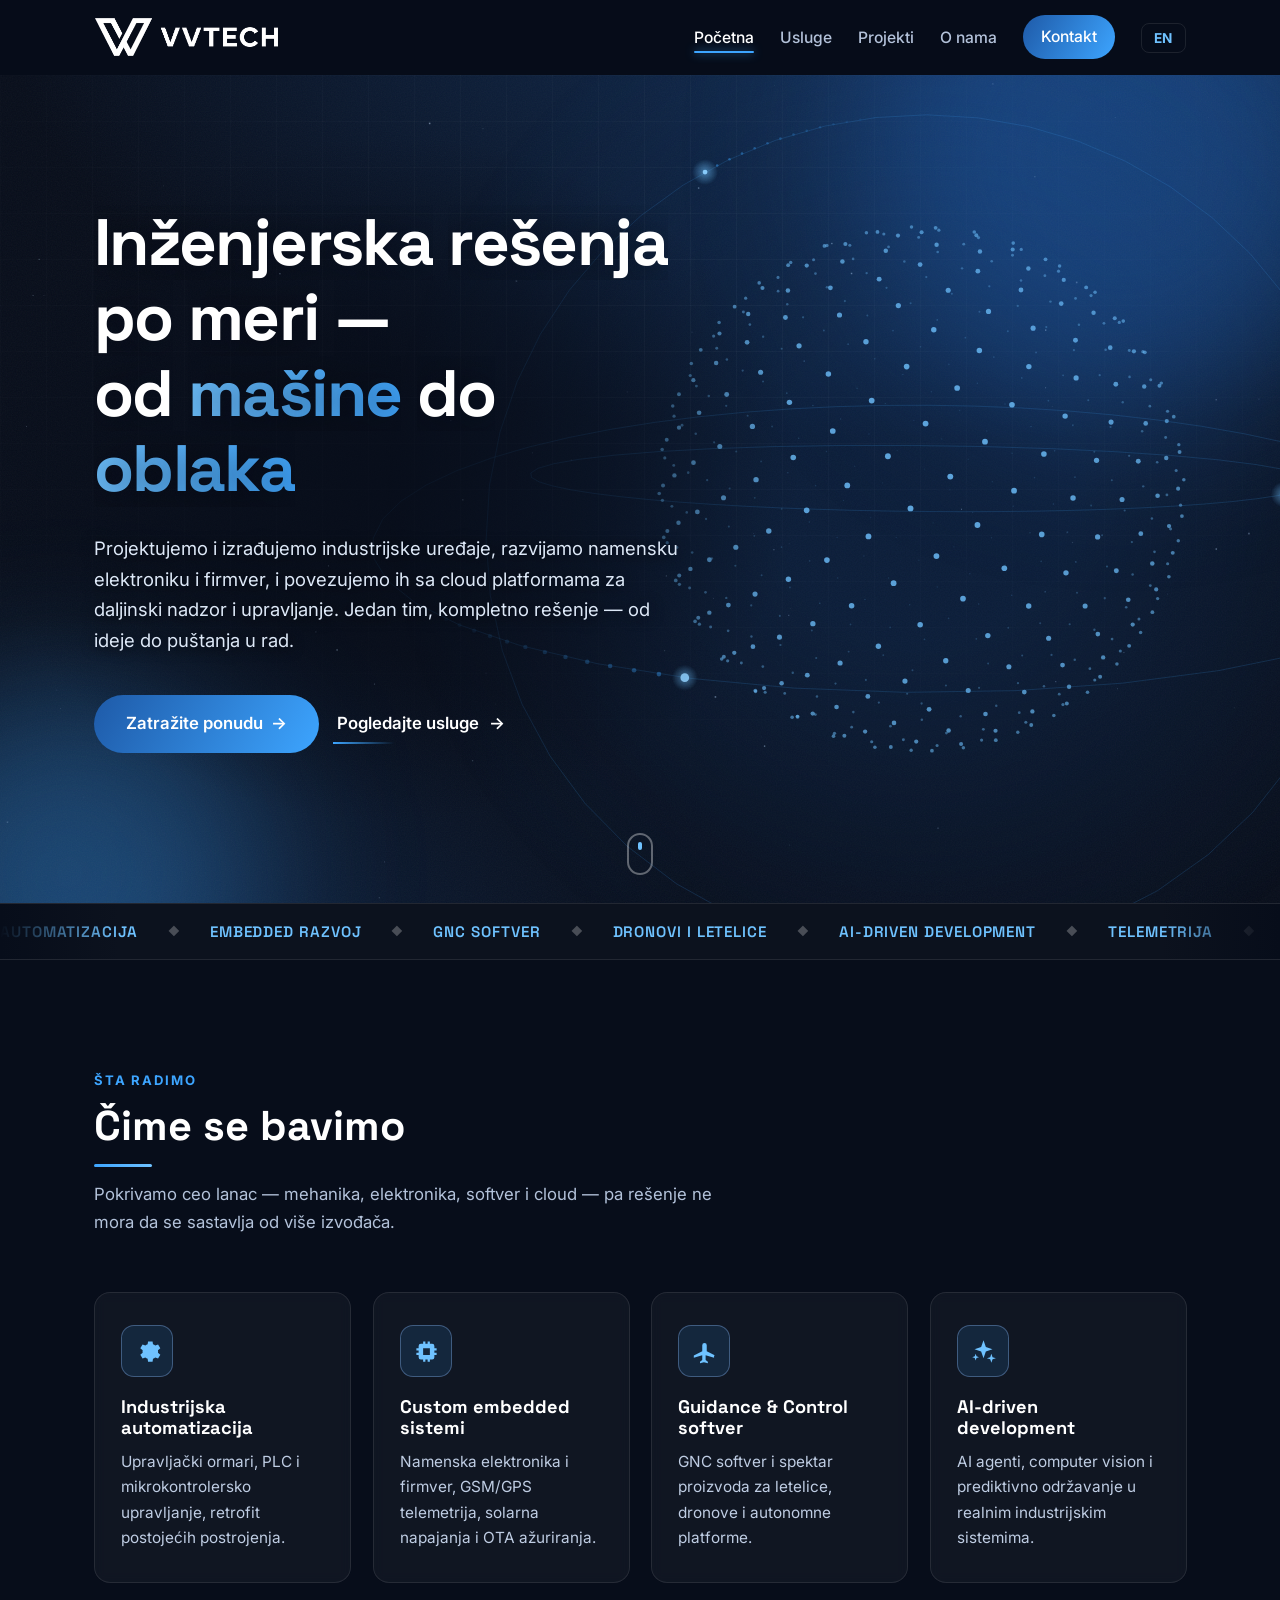
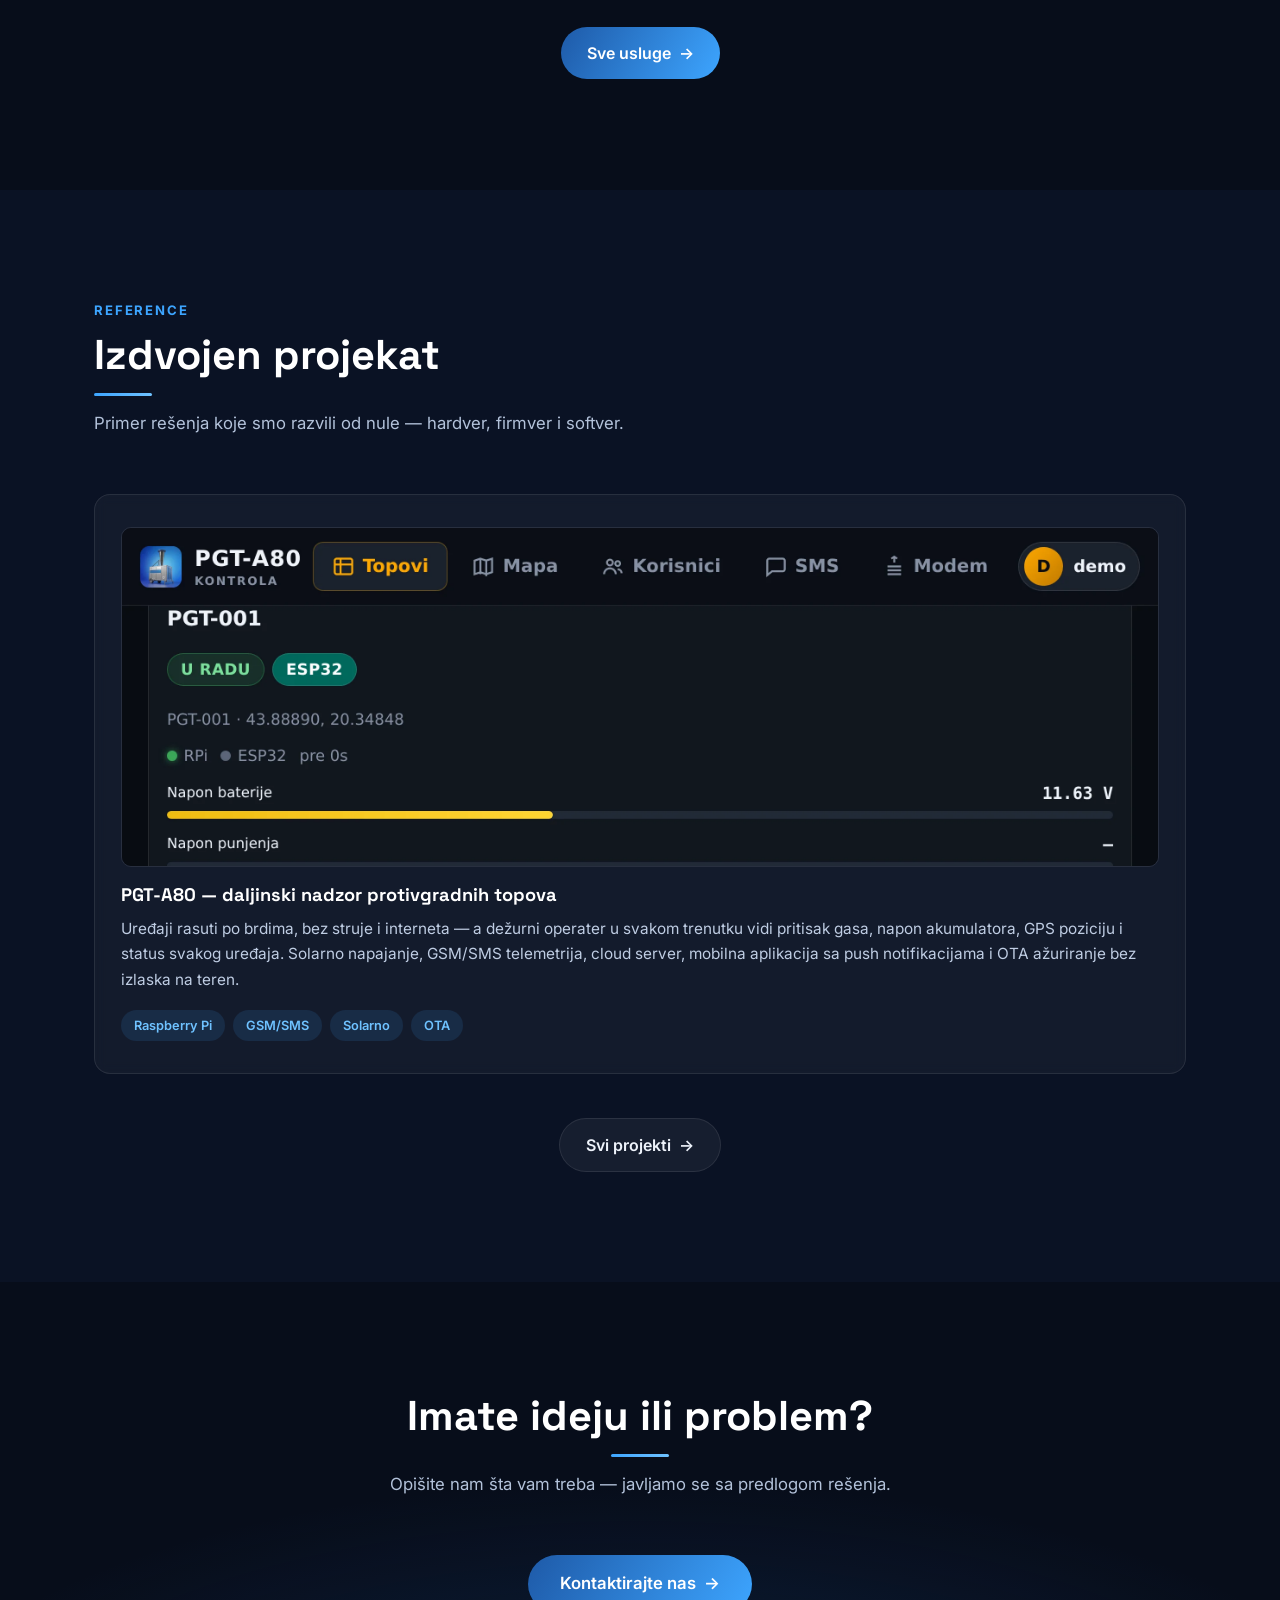
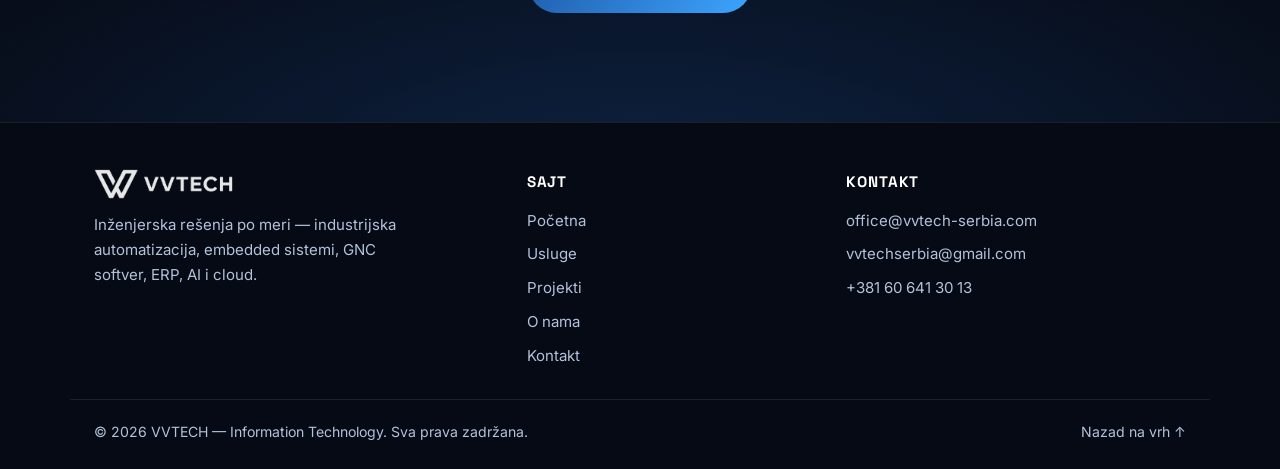
==== index.html @ 13415fe2 "Prave aplikacije umesto mockup-a: Grafana kontrolna tabla (AI) i FUXA SCADA sinoptik (linija) Co-Aut" ====
<!DOCTYPE html>
<html lang="sr">
<head>
  <meta charset="UTF-8">
  <meta name="viewport" content="width=device-width, initial-scale=1.0">
  <title>VVTECH — Industrijska automatizacija, embedded sistemi i cloud rešenja | Srbija</title>
  <meta name="description" content="VVTECH ⚙ Industrijska automatizacija, custom embedded sistemi, GNC (guidance & control) softver za letelice i dronove, namenske industrijske mašine, custom ERP, AI i cloud IoT platforme. Od ideje do puštanja u rad. Srbija.">
  <meta name="keywords" content="industrijska automatizacija, embedded sistemi, custom elektronika, guidance and control, GNC softver, softver za dronove, letelice, autonomni sistemi, dron, UAV, industrijske mašine, mašine po meri, IoT, daljinski nadzor, telemetrija, GSM, GPS, PLC, cloud softver, ERP, custom ERP sistemi, poslovni softver po meri, AI, veštačka inteligencija, AI agenti, AI-driven development, machine learning, computer vision, prediktivno održavanje, retrofit mašina, Srbija, VVTECH">
  <meta name="author" content="VVTECH">
  <meta name="robots" content="index, follow">
  <link rel="canonical" href="https://vvtech-serbia.com/">
  <link rel="alternate" hreflang="sr" href="https://vvtech-serbia.com/">
  <link rel="alternate" hreflang="en" href="https://vvtech-serbia.com/en/">
  <link rel="alternate" hreflang="x-default" href="https://vvtech-serbia.com/">
  <meta property="og:type" content="website">
  <meta property="og:site_name" content="VVTECH">
  <meta property="og:title" content="VVTECH — Industrijska automatizacija, embedded sistemi i cloud rešenja | Srbija">
  <meta property="og:description" content="VVTECH ⚙ Industrijska automatizacija, custom embedded sistemi, GNC (guidance & control) softver za letelice i dronove, namenske industrijske mašine, custom ERP, AI i cloud IoT platforme. Od ideje do puštanja u rad. Srbija.">
  <meta property="og:url" content="https://vvtech-serbia.com/">
  <meta property="og:image" content="https://vvtech-serbia.com/assets/og-image.png">
  <meta property="og:image:width" content="1200">
  <meta property="og:image:height" content="630">
  <meta property="og:locale" content="sr_RS">
  <meta name="twitter:card" content="summary_large_image">
  <meta name="twitter:title" content="VVTECH — Industrijska automatizacija, embedded sistemi i cloud rešenja | Srbija">
  <meta name="twitter:description" content="VVTECH ⚙ Industrijska automatizacija, custom embedded sistemi, GNC (guidance & control) softver za letelice i dronove, namenske industrijske mašine, custom ERP, AI i cloud IoT platforme. Od ideje do puštanja u rad. Srbija.">
  <meta name="twitter:image" content="https://vvtech-serbia.com/assets/og-image.png">
  <link rel="icon" type="image/svg+xml" href="assets/favicon.svg">
  <link rel="preconnect" href="https://fonts.googleapis.com">
  <link rel="preconnect" href="https://fonts.gstatic.com" crossorigin>
  <link href="https://fonts.googleapis.com/css2?family=Inter:wght@400;500;600&family=Space+Grotesk:wght@500;600;700&display=swap" rel="stylesheet">
  <link rel="stylesheet" href="css/style.css?v=10">
  <script type="application/ld+json">
  {
    "@context": "https://schema.org",
    "@graph": [
      {
        "@type": "Organization",
        "@id": "https://vvtech-serbia.com/#org",
        "name": "VVTECH",
        "legalName": "VVTECH — Information Technology",
        "url": "https://vvtech-serbia.com/",
        "logo": "https://vvtech-serbia.com/assets/og-image.png",
        "email": "office@vvtech-serbia.com",
        "telephone": "+381606413013",
        "address": { "@type": "PostalAddress", "addressCountry": "RS" },
        "description": "Industrijska automatizacija, custom embedded sistemi, GNC softver za letelice i dronove, namenske industrijske mašine, custom ERP sistemi, AI i cloud softverska rešenja.",
        "knowsAbout": ["industrijska automatizacija", "embedded sistemi", "IoT", "telemetrija", "industrijske mašine", "cloud softver", "guidance navigation and control", "GNC softver", "dronovi", "UAV", "ERP sistemi", "veštačka inteligencija", "AI agenti", "machine learning", "computer vision", "prediktivno održavanje"]
      },
      {
        "@type": "WebSite",
        "@id": "https://vvtech-serbia.com/#website",
        "url": "https://vvtech-serbia.com/",
        "name": "VVTECH",
        "publisher": { "@id": "https://vvtech-serbia.com/#org" },
        "inLanguage": ["sr", "en"]
      },
      {
        "@type": "ProfessionalService",
        "name": "VVTECH",
        "url": "https://vvtech-serbia.com/",
        "email": "office@vvtech-serbia.com",
        "telephone": "+381606413013",
        "areaServed": "RS",
        "priceRange": "$$",
        "address": { "@type": "PostalAddress", "addressCountry": "RS" },
        "hasOfferCatalog": {
          "@type": "OfferCatalog",
          "name": "Usluge",
          "itemListElement": [
            { "@type": "Offer", "itemOffered": { "@type": "Service", "name": "Industrijska automatizacija" } },
            { "@type": "Offer", "itemOffered": { "@type": "Service", "name": "Custom embedded sistemi" } },
            { "@type": "Offer", "itemOffered": { "@type": "Service", "name": "Guidance & Control (GNC) softver za letelice i dronove" } },
            { "@type": "Offer", "itemOffered": { "@type": "Service", "name": "Industrijski uređaji i mašine" } },
            { "@type": "Offer", "itemOffered": { "@type": "Service", "name": "Custom ERP sistemi" } },
            { "@type": "Offer", "itemOffered": { "@type": "Service", "name": "Cloud softverska rešenja" } },
            { "@type": "Offer", "itemOffered": { "@type": "Service", "name": "AI-driven development i AI integracije" } }
          ]
        }
      }
    ]
  }
  </script>
</head>
<body>

<div class="scroll-progress" aria-hidden="true"></div>
<a href="#glavno" class="skip-link">Preskoči na sadržaj</a>

<header class="site-header">
  <nav class="nav container">
    <a href="./" class="brand" aria-label="VVTECH">
      <img src="assets/logo-horizontal-white.png" alt="VVTECH logo" class="brand-logo" width="185" height="40">
    </a>
    <button class="nav-toggle" aria-label="Otvori meni" aria-expanded="false">
      <span></span><span></span><span></span>
    </button>
    <ul class="nav-links">
      <li><a href="./" class="active">Početna</a></li>
      <li><a href="usluge/">Usluge</a></li>
      <li><a href="projekti/">Projekti</a></li>
      <li><a href="o-nama/">O nama</a></li>
      <li><a href="kontakt/" class="btn btn-small">Kontakt</a></li>
      <li class="lang-switch"><a href="en/" lang="en" title="English version">EN</a></li>
    </ul>
  </nav>
</header>

<main id="glavno">
  <section class="hero" id="pocetna">
    <div class="hero-bg" aria-hidden="true">
      <span class="blob blob-1"></span>
      <span class="blob blob-2"></span>
      <span class="blob blob-3"></span>
    </div>
    <canvas id="net" aria-hidden="true"></canvas>
    <div class="container hero-inner">
      <h1 class="reveal">Inženjerska rešenja po meri —<br>od <span class="gradient-text">mašine</span> do <span class="gradient-text">oblaka</span></h1>
      <p class="hero-sub reveal d-1">
        Projektujemo i izrađujemo industrijske uređaje, razvijamo namensku elektroniku i firmver,
        i povezujemo ih sa cloud platformama za daljinski nadzor i upravljanje.
        Jedan tim, kompletno rešenje — od ideje do puštanja u rad.
      </p>
      <div class="hero-actions reveal d-2">
        <a href="kontakt/" class="btn btn-lg">Zatražite ponudu <span class="btn-arrow">→</span></a>
        <a href="usluge/" class="link-arrow">Pogledajte usluge <span class="btn-arrow">→</span></a>
      </div>
    </div>
    <div class="scroll-cue" aria-hidden="true"><span></span></div>
  </section>

  <div class="marquee" aria-hidden="true">
    <div class="marquee-track">
      <span>Automatizacija</span><i>◆</i><span>Embedded razvoj</span><i>◆</i><span>GNC softver</span><i>◆</i><span>Dronovi i letelice</span><i>◆</i><span>AI-driven development</span><i>◆</i><span>Telemetrija</span><i>◆</i><span>IoT platforme</span><i>◆</i><span>Namenske mašine</span><i>◆</i><span>Custom ERP</span><i>◆</i><span>Retrofit</span><i>◆</i><span>OTA ažuriranja</span><i>◆</i>
      <span>Automatizacija</span><i>◆</i><span>Embedded razvoj</span><i>◆</i><span>GNC softver</span><i>◆</i><span>Dronovi i letelice</span><i>◆</i><span>AI-driven development</span><i>◆</i><span>Telemetrija</span><i>◆</i><span>IoT platforme</span><i>◆</i><span>Namenske mašine</span><i>◆</i><span>Custom ERP</span><i>◆</i><span>Retrofit</span><i>◆</i><span>OTA ažuriranja</span><i>◆</i>
    </div>
  </div>

  <section class="section">
    <div class="container">
      <p class="section-label reveal">Šta radimo</p>
      <h2 class="section-title reveal">Čime se bavimo</h2>
      <p class="section-sub reveal d-1">Pokrivamo ceo lanac — mehanika, elektronika, softver i cloud — pa rešenje ne mora da se sastavlja od više izvođača.</p>
      <div class="grid grid-4">
        <article class="card reveal">
          <div class="card-icon" aria-hidden="true"><svg viewBox="0 0 24 24"><path d="M12 8a4 4 0 1 0 0 8 4 4 0 0 0 0-8Zm9.4 4a7.4 7.4 0 0 0-.1-1.2l2.1-1.6-2-3.5-2.5 1a7.6 7.6 0 0 0-2-1.2L16.5 3h-4l-.4 2.5a7.6 7.6 0 0 0-2 1.2l-2.5-1-2 3.5 2.1 1.6a7.4 7.4 0 0 0 0 2.4L5.6 14.8l2 3.5 2.5-1a7.6 7.6 0 0 0 2 1.2l.4 2.5h4l.4-2.5a7.6 7.6 0 0 0 2-1.2l2.5 1 2-3.5-2.1-1.6c.07-.4.1-.8.1-1.2Z"/></svg></div>
          <h3>Industrijska automatizacija</h3>
          <p>Upravljački ormari, PLC i mikrokontrolersko upravljanje, retrofit postojećih postrojenja.</p>
        </article>
        <article class="card reveal d-1">
          <div class="card-icon" aria-hidden="true"><svg viewBox="0 0 24 24"><path d="M9 3v2H7a2 2 0 0 0-2 2v2H3v2h2v2H3v2h2v2a2 2 0 0 0 2 2h2v2h2v-2h2v2h2v-2h2a2 2 0 0 0 2-2v-2h2v-2h-2v-2h2V9h-2V7a2 2 0 0 0-2-2h-2V3h-2v2h-2V3H9Zm0 6h6v6H9V9Z"/></svg></div>
          <h3>Custom embedded sistemi</h3>
          <p>Namenska elektronika i firmver, GSM/GPS telemetrija, solarna napajanja i OTA ažuriranja.</p>
        </article>
        <article class="card reveal d-2">
          <div class="card-icon" aria-hidden="true"><svg viewBox="0 0 24 24"><path d="M21.5 15.5 14 11.7V6.5a2 2 0 0 0-4 0v5.2l-7.5 3.8v2l7.5-2.1v4.1l-2 1.5v1.5l3.5-1 3.5 1V21l-2-1.5v-4.1l7.5 2.1v-2Z"/></svg></div>
          <h3>Guidance &amp; Control softver</h3>
          <p>GNC softver i spektar proizvoda za letelice, dronove i autonomne platforme.</p>
        </article>
        <article class="card reveal d-3">
          <div class="card-icon" aria-hidden="true"><svg viewBox="0 0 24 24"><path d="M12 2 9.9 8.1 4 10l5.9 1.9L12 18l2.1-6.1L20 10l-5.9-1.9L12 2Zm7 12-1.05 3.05L15 18l2.95.95L19 22l1.05-3.05L23 18l-2.95-.95L19 14ZM5 14l-.79 2.29L2 17l2.21.71L5 20l.79-2.29L8 17l-2.21-.71L5 14Z"/></svg></div>
          <h3>AI-driven development</h3>
          <p>AI agenti, computer vision i prediktivno održavanje u realnim industrijskim sistemima.</p>
        </article>
      </div>
      <div class="center-cta reveal">
        <a href="usluge/" class="btn">Sve usluge <span class="btn-arrow">→</span></a>
      </div>
    </div>
  </section>

  <section class="section section-alt">
    <div class="container">
      <p class="section-label reveal">Reference</p>
      <h2 class="section-title reveal">Izdvojen projekat</h2>
      <p class="section-sub reveal d-1">Primer rešenja koje smo razvili od nule — hardver, firmver i softver.</p>
      <div class="grid grid-3">
        <article class="card project reveal">
          <img class="project-shot" src="assets/projects/nadzor.webp?v=7" alt="PGT-A80 — daljinski nadzor protivgradnih topova — ekran aplikacije" loading="lazy">
          <h3>PGT-A80 — daljinski nadzor protivgradnih topova</h3>
          <p>Uređaji rasuti po brdima, bez struje i interneta — a dežurni operater u svakom trenutku vidi pritisak gasa, napon akumulatora, GPS poziciju i status svakog uređaja. Solarno napajanje, GSM/SMS telemetrija, cloud server, mobilna aplikacija sa push notifikacijama i OTA ažuriranje bez izlaska na teren.</p>
          <ul class="tags"><li>Raspberry Pi</li><li>GSM/SMS</li><li>Solarno</li><li>OTA</li></ul>
        </article>
      </div>
      <div class="center-cta reveal">
        <a href="projekti/" class="btn btn-ghost">Svi projekti <span class="btn-arrow">→</span></a>
      </div>
    </div>
  </section>

  <section class="section section-contact">
    <div class="container contact">
      <h2 class="section-title reveal">Imate ideju ili problem?</h2>
      <p class="section-sub reveal d-1" style="margin-left:auto;margin-right:auto;">Opišite nam šta vam treba — javljamo se sa predlogom rešenja.</p>
      <div class="contact-cta reveal d-2">
        <a href="kontakt/" class="btn btn-lg">Kontaktirajte nas <span class="btn-arrow">→</span></a>
      </div>
    </div>
  </section>
</main>

<footer class="site-footer">
  <div class="container footer-grid">
    <div class="footer-col footer-brand">
      <img src="assets/logo-horizontal-white.png" alt="VVTECH" class="footer-logo" width="139" height="30">
      <p>Inženjerska rešenja po meri — industrijska automatizacija, embedded sistemi, GNC softver, ERP, AI i cloud.</p>
    </div>
    <nav class="footer-col" aria-label="Sajt">
      <h4>Sajt</h4>
      <ul>
        <li><a href="./">Početna</a></li>
        <li><a href="usluge/">Usluge</a></li>
        <li><a href="projekti/">Projekti</a></li>
        <li><a href="o-nama/">O nama</a></li>
        <li><a href="kontakt/">Kontakt</a></li>
      </ul>
    </nav>
    <div class="footer-col">
      <h4>Kontakt</h4>
      <ul>
        <li><a href="mailto:office@vvtech-serbia.com">office@vvtech-serbia.com</a></li>
        <li><a href="mailto:vvtechserbia@gmail.com">vvtechserbia@gmail.com</a></li>
        <li><a href="tel:+381606413013">+381 60 641 30 13</a></li>
      </ul>
    </div>
  </div>
  <div class="container footer-bottom">
    <span>© <span id="year"></span> VVTECH — Information Technology. Sva prava zadržana.</span>
    <a href="#" class="to-top-link">Nazad na vrh ↑</a>
  </div>
</footer>

<button class="to-top" aria-label="Nazad na vrh" title="Nazad na vrh">↑</button>

<script src="js/main.js?v=10"></script>
</body>
</html>
---- css/style.css ----
/* ============ VVTECH — stilovi (dark premium) ============ */

:root {
  --bg: #070d1a;
  --bg-alt: #0a1224;
  --surface: rgba(255, 255, 255, 0.04);
  --surface-hover: rgba(255, 255, 255, 0.07);
  --border: rgba(255, 255, 255, 0.09);
  --border-strong: rgba(143, 192, 255, 0.35);
  --text: #eef3fb;
  --text-dim: #b3c2da;
  --navy: #143c74;
  --navy-deep: #0a2143;
  --accent: #3da5ff;
  --accent-2: #6fc2ff;
  --accent-deep: #1e5aa8;
  --accent-soft: rgba(61, 165, 255, 0.12);
  --glow: 0 0 40px rgba(61, 165, 255, 0.25);
  --radius: 16px;
  --container: 1140px;
  --font-head: "Space Grotesk", system-ui, sans-serif;
  --font-body: "Inter", system-ui, -apple-system, "Segoe UI", Roboto, sans-serif;
}

* { margin: 0; padding: 0; box-sizing: border-box; }

html { scroll-behavior: smooth; }

body {
  font-family: var(--font-body);
  background: var(--bg);
  color: var(--text);
  line-height: 1.65;
  -webkit-font-smoothing: antialiased;
  overflow-x: hidden;
  animation: page-in 0.5s ease;
}

@keyframes page-in { from { opacity: 0; } }

h1, h2, h3 { font-family: var(--font-head); line-height: 1.15; }

img { max-width: 100%; display: block; }

::selection { background: rgba(61, 165, 255, 0.35); }

.container {
  max-width: var(--container);
  margin: 0 auto;
  padding: 0 24px;
}

.skip-link {
  position: absolute;
  left: -9999px;
  background: var(--accent-deep);
  color: #fff;
  padding: 10px 18px;
  border-radius: 8px;
  z-index: 999;
}
.skip-link:focus { left: 12px; top: 12px; }

/* ============ Scroll progres traka ============ */

.scroll-progress {
  position: fixed;
  top: 0;
  left: 0;
  height: 3px;
  width: 0;
  background: linear-gradient(90deg, var(--accent-deep), var(--accent), var(--accent-2));
  z-index: 200;
  box-shadow: 0 0 12px rgba(61, 165, 255, 0.7);
}

/* ============ Reveal animacije (skrol) ============ */

.reveal {
  opacity: 0;
  transform: translateY(30px);
  transition: opacity 0.75s ease, transform 0.75s cubic-bezier(0.22, 1, 0.36, 1);
  will-change: opacity, transform;
}

.reveal.in { opacity: 1; transform: none; }

.d-1 { transition-delay: 0.1s; }
.d-2 { transition-delay: 0.2s; }
.d-3 { transition-delay: 0.3s; }
.d-4 { transition-delay: 0.4s; }

/* Animacije rade uvek — namerno ne reagujemo na prefers-reduced-motion
   (stednja baterije na telefonu je gasila globus i marquee traku). */

/* ============ Header / navigacija ============ */

.site-header {
  position: sticky;
  top: 0;
  z-index: 100;
  background: rgba(7, 13, 26, 0.72);
  backdrop-filter: blur(14px);
  border-bottom: 1px solid transparent;
  transition: border-color 0.3s, background 0.3s;
}

.site-header.scrolled {
  border-bottom-color: var(--border);
  background: rgba(7, 13, 26, 0.9);
}

.nav {
  display: flex;
  align-items: center;
  justify-content: space-between;
  height: 74px;
}

.brand-logo { height: 40px; width: auto; }

.nav-links {
  display: flex;
  align-items: center;
  gap: 26px;
  list-style: none;
}

.nav-links a {
  color: var(--text-dim);
  text-decoration: none;
  font-weight: 500;
  font-size: 0.98rem;
  transition: color 0.2s;
  position: relative;
}

.nav-links > li > a:not(.btn)::after {
  content: "";
  position: absolute;
  left: 0;
  bottom: -6px;
  width: 100%;
  height: 2px;
  background: var(--accent);
  border-radius: 2px;
  transform: scaleX(0);
  transform-origin: left;
  transition: transform 0.25s ease;
  box-shadow: 0 0 10px rgba(61, 165, 255, 0.8);
}

.nav-links > li > a:not(.btn):hover::after { transform: scaleX(1); }

.nav-links a:hover { color: #fff; }

.nav-links > li > a.active:not(.btn) { color: #fff; }
.nav-links > li > a.active:not(.btn)::after { transform: scaleX(1); }

.lang-switch a {
  border: 1px solid var(--border);
  border-radius: 8px;
  padding: 6px 12px;
  font-size: 0.85rem;
  font-weight: 700;
  letter-spacing: 0.04em;
  color: var(--accent-2);
}
.lang-switch a::after { display: none; }
.lang-switch a:hover { background: var(--accent-soft); border-color: var(--border-strong); }

.nav-toggle {
  display: none;
  background: none;
  border: 0;
  cursor: pointer;
  padding: 8px;
}

.nav-toggle span {
  display: block;
  width: 24px;
  height: 2px;
  background: var(--text);
  margin: 5px 0;
  transition: transform 0.2s, opacity 0.2s;
}

/* ============ Dugmad ============ */

.btn {
  display: inline-flex;
  align-items: center;
  gap: 8px;
  background: linear-gradient(120deg, var(--accent-deep), var(--accent));
  color: #fff;
  padding: 13px 26px;
  border-radius: 999px;
  text-decoration: none;
  font-weight: 600;
  position: relative;
  overflow: hidden;
  border: 0;
  transition: transform 0.2s, box-shadow 0.25s, filter 0.25s;
}

.btn::before {
  content: "";
  position: absolute;
  top: 0;
  left: -80%;
  width: 60%;
  height: 100%;
  background: linear-gradient(105deg, transparent, rgba(255, 255, 255, 0.35), transparent);
  transform: skewX(-20deg);
  transition: left 0.55s ease;
}

.btn:hover {
  transform: translateY(-2px);
  box-shadow: 0 14px 34px rgba(61, 165, 255, 0.35);
  filter: brightness(1.1);
}
.btn:hover::before { left: 120%; }

.btn-arrow { transition: transform 0.25s; }
.btn:hover .btn-arrow { transform: translateX(4px); }

.btn-lg { padding: 15px 32px; font-size: 1.05rem; }

.btn-ghost {
  background: rgba(255, 255, 255, 0.05);
  border: 1px solid var(--border);
  color: var(--text);
  box-shadow: none;
}
.btn-ghost:hover { background: rgba(255, 255, 255, 0.1); border-color: var(--border-strong); box-shadow: none; }

.btn-small { padding: 9px 18px; color: #fff !important; }

/* ============ Hero ============ */

.hero {
  position: relative;
  min-height: 92vh;
  display: flex;
  align-items: center;
  padding: 90px 0 110px;
  overflow: hidden;
  color: #fff;
}

.hero > .container { width: 100%; }

.hero {
  background:
    radial-gradient(ellipse 70% 55% at 70% -10%, rgba(30, 90, 168, 0.4), transparent),
    radial-gradient(ellipse 45% 40% at 10% 105%, rgba(30, 90, 168, 0.25), transparent),
    var(--bg);
}

#net {
  position: absolute;
  inset: 0;
  width: 100%;
  height: 100%;
  display: block;
}

.hero::before {
  content: "";
  position: absolute;
  inset: 0;
  background-image:
    linear-gradient(rgba(255, 255, 255, 0.04) 1px, transparent 1px),
    linear-gradient(90deg, rgba(255, 255, 255, 0.04) 1px, transparent 1px);
  background-size: 46px 46px;
  mask-image: radial-gradient(ellipse 75% 65% at 50% 30%, #000, transparent);
  pointer-events: none;
}

.hero-bg { position: absolute; inset: 0; overflow: hidden; pointer-events: none; }

.blob {
  position: absolute;
  border-radius: 50%;
  filter: blur(80px);
}

.blob-1 {
  width: 520px; height: 520px;
  background: rgba(30, 90, 168, 0.55);
  top: -180px; right: -100px;
  animation: float-a 11s ease-in-out infinite;
}

.blob-2 {
  width: 380px; height: 380px;
  background: rgba(61, 165, 255, 0.3);
  bottom: -160px; left: -120px;
  animation: float-b 14s ease-in-out infinite;
}

.blob-3 { display: none; }

@keyframes float-a {
  0%, 100% { transform: translate(0, 0) scale(1); }
  50% { transform: translate(-38px, 32px) scale(1.08); }
}

@keyframes float-b {
  0%, 100% { transform: translate(0, 0) scale(1); }
  50% { transform: translate(42px, -28px) scale(0.94); }
}

.hero-inner { position: relative; max-width: 640px; z-index: 2; }

/* tamni oreol iza hero teksta — odvaja slova od globusa i zvezda */
.hero-inner::before {
  content: "";
  position: absolute;
  inset: -70px -90px;
  background: radial-gradient(closest-side, rgba(7, 13, 26, 0.78), rgba(7, 13, 26, 0.45) 55%, transparent);
  z-index: -1;
  pointer-events: none;
}

/* na desktopu desna polovina pripada globusu — poravnaj tekst uz levu
   ivicu kao ostale .container sekcije (element nosi obe klase pa bi ga
   margin:auto centrirao) */
@media (min-width: 901px) {
  .hero .hero-inner {
    margin-left: max(24px, calc((100% - var(--container)) / 2));
    margin-right: 0;
  }
  .hero h1 { font-size: clamp(2.2rem, 4.4vw, 3.6rem); }
}

.hero h1 {
  font-size: clamp(2.4rem, 5.8vw, 4.1rem);
  font-weight: 700;
  letter-spacing: -0.025em;
  margin-bottom: 26px;
  text-shadow: 0 4px 40px rgba(7, 13, 26, 0.6);
}

/* naslov se otkriva reč po reč (JS umotava reči u .w spanove) */
.hero h1 .w { display: inline-block; overflow: hidden; vertical-align: bottom; }
.hero h1 .w > span {
  display: inline-block;
  transform: translateY(112%);
  transition: transform 0.75s cubic-bezier(0.22, 1, 0.36, 1);
}
.hero h1.words-in .w > span { transform: none; }

/* sekundarna akcija — tekst-link sa animiranom linijom (ne pill) */
.link-arrow {
  display: inline-flex;
  align-items: center;
  gap: 10px;
  color: #fff;
  text-decoration: none;
  font-weight: 600;
  font-size: 1.05rem;
  padding: 15px 4px;
  position: relative;
}

.link-arrow::after {
  content: "";
  position: absolute;
  left: 0;
  bottom: 9px;
  height: 2px;
  width: 100%;
  background: linear-gradient(90deg, var(--accent), transparent);
  transform: scaleX(0.35);
  transform-origin: left;
  transition: transform 0.3s ease;
}

.link-arrow:hover::after { transform: scaleX(1); }
.link-arrow .btn-arrow { transition: transform 0.25s; }
.link-arrow:hover .btn-arrow { transform: translateX(5px); }

/* zrnasta tekstura preko hero-a — filmski ton umesto sterilnog gradijenta */
.hero-bg::after {
  content: "";
  position: absolute;
  inset: 0;
  background-image: url('data:image/svg+xml;utf8,<svg xmlns="http://www.w3.org/2000/svg" width="240" height="240"><filter id="n"><feTurbulence type="fractalNoise" baseFrequency="0.8" numOctaves="2" stitchTiles="stitch"/></filter><rect width="240" height="240" filter="url(%23n)"/></svg>');
  opacity: 0.05;
  pointer-events: none;
}

.gradient-text {
  background: linear-gradient(92deg, #6fc2ff, #3da5ff 55%, #a8dcff);
  background-size: 200% 100%;
  -webkit-background-clip: text;
  background-clip: text;
  color: transparent;
  animation: gradient-slide 5s ease-in-out infinite;
}

@keyframes gradient-slide {
  0%, 100% { background-position: 0% 50%; }
  50% { background-position: 100% 50%; }
}

.hero-sub {
  color: #dde8f7;
  font-size: 1.16rem;
  max-width: 680px;
  margin-bottom: 40px;
  text-shadow: 0 1px 14px rgba(7, 13, 26, 0.9);
}

.hero-actions { display: flex; gap: 14px; flex-wrap: wrap; }

.scroll-cue {
  position: absolute;
  left: 50%;
  bottom: 28px;
  transform: translateX(-50%);
  width: 26px; height: 42px;
  border: 2px solid rgba(255, 255, 255, 0.35);
  border-radius: 14px;
  display: block;
  z-index: 2;
}

.scroll-cue span {
  position: absolute;
  left: 50%;
  top: 7px;
  width: 4px; height: 8px;
  margin-left: -2px;
  border-radius: 3px;
  background: var(--accent-2);
  animation: cue 1.8s ease-in-out infinite;
}

@keyframes cue {
  0% { transform: translateY(0); opacity: 1; }
  70% { transform: translateY(14px); opacity: 0; }
  100% { transform: translateY(0); opacity: 0; }
}

/* ============ Marquee traka ============ */

.marquee {
  background: rgba(255, 255, 255, 0.02);
  border-top: 1px solid var(--border);
  border-bottom: 1px solid var(--border);
  overflow: hidden;
  padding: 15px 0;
  position: relative;
}

.marquee::before,
.marquee::after {
  content: "";
  position: absolute;
  top: 0; bottom: 0;
  width: 120px;
  z-index: 1;
  pointer-events: none;
}
.marquee::before { left: 0; background: linear-gradient(90deg, var(--bg), transparent); }
.marquee::after { right: 0; background: linear-gradient(-90deg, var(--bg), transparent); }

.marquee-track {
  display: flex;
  align-items: center;
  gap: 30px;
  width: max-content;
  animation: marquee 30s linear infinite;
}

/* pauza na hover samo tamo gde hover stvarno postoji (mis) —
   na touch ekranu tap "zaglavi" :hover i traka stane */
@media (hover: hover) and (pointer: fine) {
  .marquee:hover .marquee-track { animation-play-state: paused; }
}

.marquee-track span {
  color: var(--accent-2);
  font-family: var(--font-head);
  font-weight: 600;
  font-size: 0.95rem;
  letter-spacing: 0.06em;
  text-transform: uppercase;
  white-space: nowrap;
}

.marquee-track i { color: rgba(255, 255, 255, 0.25); font-style: normal; font-size: 0.7rem; }

@keyframes marquee {
  from { transform: translateX(0); }
  to { transform: translateX(-50%); }
}

/* ============ Sekcije ============ */

.section { padding: 110px 0; position: relative; }

.section-alt { background: var(--bg-alt); }

.section-label {
  color: var(--accent);
  font-weight: 700;
  font-size: 0.82rem;
  letter-spacing: 0.14em;
  text-transform: uppercase;
  margin-bottom: 10px;
}

.section-title {
  font-size: clamp(1.8rem, 3.4vw, 2.6rem);
  font-weight: 700;
  margin-bottom: 14px;
  color: #fff;
}

/* animirana akcentna linija ispod naslova sekcija */
.section-title.reveal::after {
  content: "";
  display: block;
  width: 58px;
  height: 3px;
  margin-top: 14px;
  border-radius: 2px;
  background: linear-gradient(90deg, var(--accent), var(--accent-2));
  transform: scaleX(0);
  transform-origin: left;
  transition: transform 0.6s 0.3s cubic-bezier(0.22, 1, 0.36, 1);
}

.section-title.reveal.in::after { transform: scaleX(1); }

.contact .section-title.reveal::after { margin-left: auto; margin-right: auto; transform-origin: center; }

/* ikonica kartice "iskoci" pri otkrivanju */
.card.reveal.in .card-icon { animation: icon-pop 0.65s cubic-bezier(0.34, 1.56, 0.64, 1) both; }

@keyframes icon-pop {
  from { transform: scale(0.4) rotate(-8deg); opacity: 0; }
  to { transform: scale(1) rotate(0); opacity: 1; }
}

.section-sub {
  color: var(--text-dim);
  max-width: 660px;
  margin-bottom: 56px;
  font-size: 1.05rem;
}

/* zaglavlje podstranice — h1 umesto h2, malo vise prostora gore */
.page-head { padding-top: 90px; }
.page-head h1.section-title { font-size: clamp(2.1rem, 4.2vw, 3.1rem); }

.center-cta { text-align: center; margin-top: 44px; }

.section-dark {
  background:
    radial-gradient(ellipse 55% 50% at 85% 0%, rgba(30, 90, 168, 0.3), transparent),
    var(--bg-alt);
}

.section-dark .section-title { color: #fff; }

/* ============ Kartice ============ */

.grid { display: grid; gap: 22px; }

.grid-4 { grid-template-columns: repeat(4, 1fr); }
.grid-3 { grid-template-columns: repeat(3, 1fr); }
.grid-2 { grid-template-columns: repeat(2, 1fr); max-width: 980px; }

/* blokovi oblasti na stranici Projekti — gusci ritam */
.area-block { padding: 56px 0; }
.area-block .section-title { font-size: 1.45rem; margin-bottom: 26px; }

/* usamljena kartica u zadnjem redu — centriraj je */
@media (min-width: 981px) {
  .grid-3 > .card-solo:nth-child(3n + 1):last-child { grid-column: 2; }
}

/* jedina kartica u gridu (teaser na pocetnoj) — cela sirina */
.grid-3 > .card:only-child { grid-column: 1 / -1; }

.card {
  background: var(--surface);
  border: 1px solid var(--border);
  border-radius: var(--radius);
  padding: 32px 26px;
  backdrop-filter: blur(6px);
  transition: transform 0.25s ease, border-color 0.3s, background 0.3s, box-shadow 0.3s;
  position: relative;
  overflow: hidden;
  transform-style: preserve-3d;
}

.card::after {
  content: "";
  position: absolute;
  inset: 0 0 auto 0;
  height: 2px;
  background: linear-gradient(90deg, var(--accent-deep), var(--accent), var(--accent-2));
  transform: scaleX(0);
  transform-origin: left;
  transition: transform 0.35s ease;
}

.card::before {
  content: "";
  position: absolute;
  inset: 0;
  background: radial-gradient(420px circle at var(--mx, 50%) var(--my, 50%), rgba(61, 165, 255, 0.1), transparent 65%);
  opacity: 0;
  transition: opacity 0.3s;
  pointer-events: none;
}

.card:hover {
  background: var(--surface-hover);
  border-color: var(--border-strong);
  box-shadow: 0 22px 60px rgba(0, 0, 0, 0.45), var(--glow);
}
.card:hover::after { transform: scaleX(1); }
.card:hover::before { opacity: 1; }

.card h3 { margin-bottom: 10px; font-size: 1.14rem; color: #fff; }

.card p { color: #bfcde3; font-size: 0.96rem; }

.card-icon {
  width: 52px;
  height: 52px;
  border-radius: 13px;
  background: var(--accent-soft);
  border: 1px solid var(--border-strong);
  display: grid;
  place-items: center;
  margin-bottom: 20px;
  transition: background 0.3s, transform 0.3s, box-shadow 0.3s;
}

.card:hover .card-icon {
  background: linear-gradient(135deg, var(--accent-deep), var(--accent));
  transform: scale(1.07) rotate(-4deg);
  box-shadow: 0 0 24px rgba(61, 165, 255, 0.5);
}
.card:hover .card-icon svg { fill: #fff; }

.card-icon svg { width: 27px; height: 27px; fill: var(--accent-2); transition: fill 0.3s; }

/* ============ Animirane tehničke ilustracije ============ */

.card-illu {
  height: 130px;
  margin-bottom: 20px;
  border-radius: 12px;
  background:
    radial-gradient(ellipse 70% 80% at 50% 110%, rgba(30, 90, 168, 0.18), transparent),
    rgba(7, 13, 26, 0.55);
  border: 1px solid var(--border);
  overflow: hidden;
}

.card-illu svg, .area-illu svg { width: 100%; height: 100%; display: block; }

.area-head {
  display: flex;
  align-items: center;
  justify-content: space-between;
  gap: 24px;
  margin-bottom: 26px;
}

.area-head .section-title { margin-bottom: 0; }

.area-illu {
  width: 220px;
  height: 100px;
  flex-shrink: 0;
  border-radius: 12px;
  background: rgba(7, 13, 26, 0.55);
  border: 1px solid var(--border);
  overflow: hidden;
}

@media (max-width: 640px) {
  .area-illu { display: none; }
}

/* animacije unutar SVG shema */
.i-flow {
  stroke-dasharray: 6 9;
  animation: i-flow 1.6s linear infinite;
}
.i-flow.d2 { animation-delay: 0.4s; }
.i-flow.d3 { animation-delay: 0.8s; }
.i-flow.d4 { animation-delay: 1.2s; }

@keyframes i-flow { to { stroke-dashoffset: -60; } }

.i-led { animation: i-led 1.6s ease-in-out infinite; }
.i-led.d2 { animation-delay: 0.5s; }
.i-led.d3 { animation-delay: 1s; }

@keyframes i-led { 0%, 55% { opacity: 1; } 70%, 85% { opacity: 0.15; } 100% { opacity: 1; } }

.i-spin { animation: i-spin 7s linear infinite; transform-box: fill-box; transform-origin: center; }
.i-spin-rev { animation: i-spin 5s linear infinite reverse; transform-box: fill-box; transform-origin: center; }

@keyframes i-spin { to { transform: rotate(360deg); } }

.i-tilt { animation: i-tilt 4.5s ease-in-out infinite; transform-box: fill-box; transform-origin: center; }

@keyframes i-tilt {
  0%, 100% { transform: rotate(-9deg); }
  50% { transform: rotate(9deg); }
}

.i-piston { animation: i-piston 1.5s ease-in-out infinite; }

@keyframes i-piston {
  0%, 100% { transform: translateY(0); }
  50% { transform: translateY(34px); }
}

.i-bar { transform-box: fill-box; transform-origin: bottom; animation: i-bar 2.6s ease-in-out infinite; }
.i-bar.d2 { animation-delay: 0.3s; }
.i-bar.d3 { animation-delay: 0.6s; }
.i-bar.d4 { animation-delay: 0.9s; }

@keyframes i-bar {
  0%, 100% { transform: scaleY(1); }
  50% { transform: scaleY(0.55); }
}

.i-draw {
  stroke-dasharray: 160;
  animation: i-draw 3.2s ease-in-out infinite;
}

@keyframes i-draw {
  0% { stroke-dashoffset: 160; }
  55%, 100% { stroke-dashoffset: 0; }
}

.i-glowpulse { animation: i-glowpulse 3s ease-in-out infinite; }

@keyframes i-glowpulse {
  0%, 100% { filter: drop-shadow(0 0 2px rgba(61, 165, 255, 0.4)); }
  50% { filter: drop-shadow(0 0 10px rgba(61, 165, 255, 0.9)); }
}

/* ============ Proces (koraci) ============ */

.steps {
  list-style: none;
  display: grid;
  grid-template-columns: repeat(5, 1fr);
  gap: 20px;
  counter-reset: none;
}

.step {
  background: var(--surface);
  border: 1px solid var(--border);
  border-radius: var(--radius);
  padding: 28px 20px;
  backdrop-filter: blur(6px);
  transition: transform 0.3s, background 0.3s, border-color 0.3s, box-shadow 0.3s;
}

.step:hover {
  transform: translateY(-6px);
  background: var(--surface-hover);
  border-color: var(--border-strong);
  box-shadow: var(--glow);
}

.step-num {
  display: inline-block;
  font-family: var(--font-head);
  background: linear-gradient(92deg, var(--accent-2), var(--accent));
  -webkit-background-clip: text;
  background-clip: text;
  color: transparent;
  font-weight: 700;
  font-size: 1.5rem;
  margin-bottom: 12px;
}

.step h3 { font-size: 1.02rem; margin-bottom: 8px; color: #fff; }

.step p { color: var(--text-dim); font-size: 0.9rem; }

/* ============ Projekti ============ */

/* ============ Case-study prikaz projekata ============ */

.case {
  display: grid;
  grid-template-columns: 0.85fr 1.25fr;
  gap: 34px;
  align-items: center;
  margin-bottom: 30px;
}

.case.flip .case-media { order: -1; }

.case-text h3 { font-size: 1.3rem; color: #fff; margin-bottom: 10px; font-family: var(--font-head); }
.case-text p { color: var(--text-dim); font-size: 0.98rem; }

.case-media { margin: 0; }

.case-media img {
  width: 100%;
  display: block;
  border-radius: 14px;
  border: 1px solid var(--border);
  box-shadow: 0 26px 70px rgba(0, 0, 0, 0.55);
  cursor: zoom-in;
  transition: transform 0.35s ease, box-shadow 0.35s ease;
}

.case-media img:hover { transform: scale(1.02); box-shadow: 0 30px 80px rgba(0, 0, 0, 0.7), var(--glow); }

.case-media.phone { display: flex; justify-content: center; }
.case-media.phone img { width: auto; max-height: 460px; }

@media (max-width: 860px) {
  .case { grid-template-columns: 1fr; gap: 18px; margin-bottom: 40px; }
  .case.flip .case-media { order: 0; }
  .case-media { order: -1; }
}

/* uvecani prikaz slike preko celog ekrana */
.lightbox {
  position: fixed;
  inset: 0;
  background: rgba(3, 7, 14, 0.94);
  display: grid;
  place-items: center;
  padding: 3vh 3vw;
  opacity: 0;
  pointer-events: none;
  transition: opacity 0.25s ease;
  z-index: 300;
  cursor: zoom-out;
}

.lightbox.open { opacity: 1; pointer-events: auto; }

.lightbox img {
  max-width: 100%;
  max-height: 100%;
  border-radius: 12px;
  box-shadow: 0 40px 120px rgba(0, 0, 0, 0.8);
}

.project-shot {
  width: 100%;
  max-height: 340px;
  object-fit: cover;
  object-position: top;
  border-radius: 10px;
  border: 1px solid var(--border);
  margin-bottom: 18px;
  display: block;
  cursor: zoom-in;
  transition: transform 0.35s ease, box-shadow 0.35s ease;
}

.card:hover .project-shot {
  transform: scale(1.02);
  box-shadow: 0 14px 40px rgba(0, 0, 0, 0.5);
}

.tags {
  list-style: none;
  display: flex;
  flex-wrap: wrap;
  gap: 8px;
  margin-top: 18px;
}

.tags li {
  background: var(--accent-soft);
  color: var(--accent-2);
  border: 1px solid transparent;
  font-size: 0.8rem;
  font-weight: 600;
  padding: 4px 12px;
  border-radius: 999px;
  transition: border-color 0.25s, color 0.25s;
}

.card:hover .tags li { border-color: var(--border-strong); color: #fff; }

/* ============ O nama ============ */

.about {
  display: grid;
  grid-template-columns: 1.2fr 1fr;
  gap: 48px;
  align-items: start;
}

.about-text p { color: var(--text-dim); margin-bottom: 16px; }
.about-text p.reveal.d-1 { color: var(--text); font-size: 1.06rem; }

.about-facts {
  list-style: none;
  display: grid;
  gap: 14px;
}

.about-facts li {
  background: var(--surface);
  border: 1px solid var(--border);
  border-left: 3px solid var(--accent);
  border-radius: var(--radius);
  padding: 16px 20px;
  display: grid;
  gap: 2px;
  transition: transform 0.25s, background 0.25s, box-shadow 0.25s;
}

.about-facts li:hover {
  transform: translateX(8px);
  background: var(--surface-hover);
  box-shadow: var(--glow);
}

.about-facts strong { color: #fff; font-family: var(--font-head); }
.about-facts span { color: var(--text-dim); font-size: 0.92rem; }

/* ============ Kontakt ============ */

.section-contact {
  background:
    radial-gradient(ellipse 60% 70% at 50% 115%, rgba(30, 90, 168, 0.28), transparent),
    var(--bg);
}

.contact { text-align: center; }

.contact .section-sub { margin-left: auto; margin-right: auto; }

.contact-grid { text-align: left; margin-bottom: 46px; }

.contact-card { text-decoration: none; display: block; }

.contact-card p { color: var(--accent-2); font-weight: 600; word-break: break-all; }

.contact-cta { display: grid; place-items: center; gap: 16px; }

.contact-note { color: var(--text-dim); font-size: 0.95rem; }

/* ============ Kontakt formular ============ */

.contact-form {
  max-width: 760px;
  margin: 0 auto 20px;
  text-align: left;
  display: grid;
  gap: 18px;
  background: var(--surface);
  border: 1px solid var(--border);
  border-radius: var(--radius);
  padding: 34px 30px;
  backdrop-filter: blur(6px);
}

.form-row {
  display: grid;
  grid-template-columns: 1fr 1fr;
  gap: 18px;
}

.contact-form label {
  display: grid;
  gap: 7px;
  color: var(--text-dim);
  font-size: 0.9rem;
  font-weight: 500;
}

.contact-form input,
.contact-form textarea {
  background: rgba(255, 255, 255, 0.05);
  border: 1px solid var(--border);
  border-radius: 10px;
  padding: 12px 14px;
  color: var(--text);
  font: inherit;
  transition: border-color 0.2s, box-shadow 0.2s;
}

.contact-form input:focus,
.contact-form textarea:focus {
  outline: none;
  border-color: var(--accent);
  box-shadow: 0 0 0 3px rgba(61, 165, 255, 0.18);
}

.contact-form textarea { resize: vertical; min-height: 130px; }

.form-actions {
  display: grid;
  place-items: center;
  gap: 12px;
  margin-top: 6px;
}

.hp { position: absolute; left: -9999px; height: 0; width: 0; opacity: 0; }

@media (max-width: 640px) {
  .form-row { grid-template-columns: 1fr; }
  .contact-form { padding: 24px 18px; }
}

/* ============ Footer ============ */

.site-footer {
  background: #050a14;
  border-top: 1px solid var(--border);
  color: var(--text-dim);
  padding: 46px 0 26px;
  font-size: 0.94rem;
}

.footer-grid {
  display: grid;
  grid-template-columns: 1.4fr 1fr 1.2fr;
  gap: 36px;
  padding-bottom: 30px;
  border-bottom: 1px solid var(--border);
}

.footer-brand p { margin-top: 14px; max-width: 320px; }

.footer-col h4 {
  color: #fff;
  font-family: var(--font-head);
  font-size: 0.95rem;
  letter-spacing: 0.06em;
  text-transform: uppercase;
  margin-bottom: 14px;
}

.footer-col ul { list-style: none; display: grid; gap: 9px; }

.footer-col a { color: var(--text-dim); text-decoration: none; transition: color 0.2s; }
.footer-col a:hover { color: #fff; }

.footer-bottom {
  display: flex;
  justify-content: space-between;
  align-items: center;
  gap: 16px;
  flex-wrap: wrap;
  padding-top: 20px;
  font-size: 0.88rem;
}

.footer-bottom a { color: var(--text-dim); text-decoration: none; transition: color 0.2s; }
.footer-bottom a:hover { color: #fff; }

.footer-logo { height: 30px; width: auto; opacity: 0.9; }

@media (max-width: 760px) {
  .footer-grid { grid-template-columns: 1fr; gap: 26px; }
}

/* ============ Dugme nazad na vrh ============ */

.to-top {
  position: fixed;
  right: 22px;
  bottom: 22px;
  width: 48px;
  height: 48px;
  border-radius: 50%;
  border: 1px solid var(--border-strong);
  background: rgba(10, 18, 36, 0.9);
  color: var(--accent-2);
  font-size: 1.2rem;
  cursor: pointer;
  backdrop-filter: blur(8px);
  box-shadow: var(--glow);
  opacity: 0;
  transform: translateY(14px);
  pointer-events: none;
  transition: opacity 0.3s, transform 0.3s, background 0.25s;
  z-index: 90;
}

.to-top.show { opacity: 1; transform: none; pointer-events: auto; }
.to-top:hover { background: var(--accent-deep); color: #fff; }

/* ============ Responsive ============ */

@media (max-width: 980px) {
  .grid-4 { grid-template-columns: repeat(2, 1fr); }
  .grid-3 { grid-template-columns: repeat(2, 1fr); }
  .steps { grid-template-columns: repeat(2, 1fr); }
  .about { grid-template-columns: 1fr; }
}

@media (max-width: 760px) {
  .grid-2 { grid-template-columns: 1fr; }
}

@media (max-width: 640px) {
  .grid-4, .grid-3, .grid-2, .steps { grid-template-columns: 1fr; }

  .nav-toggle { display: block; }

  .nav-links {
    position: absolute;
    top: 74px;
    left: 0;
    right: 0;
    background: var(--bg-alt);
    border-bottom: 1px solid var(--border);
    flex-direction: column;
    align-items: stretch;
    gap: 0;
    padding: 12px 24px 20px;
    display: none;
  }

  .nav-links.open { display: flex; }

  .nav-links li { padding: 10px 0; }

  .nav-links .btn-small { justify-content: center; margin-top: 8px; }

  .hero { padding: 96px 0 104px; min-height: 88vh; align-items: flex-end; }

  .section { padding: 76px 0; }

  .scroll-cue { display: none; }
}
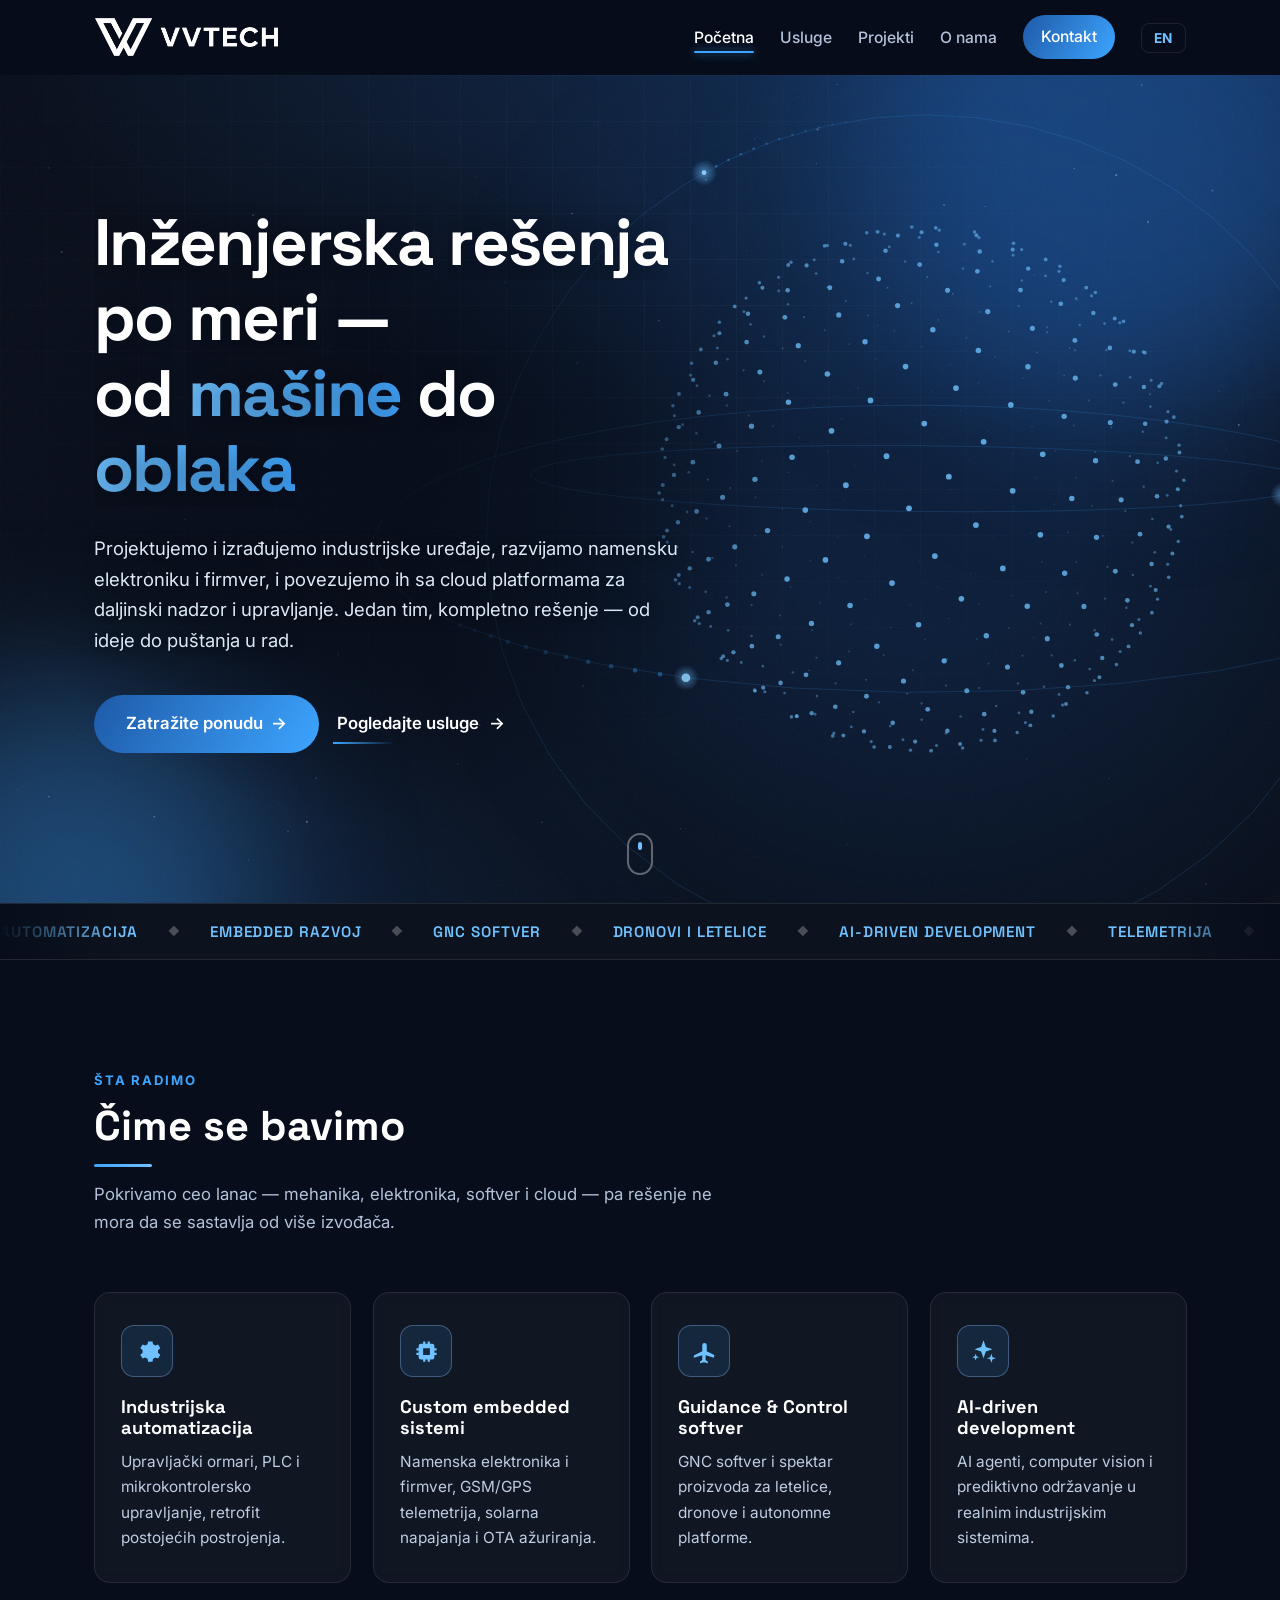
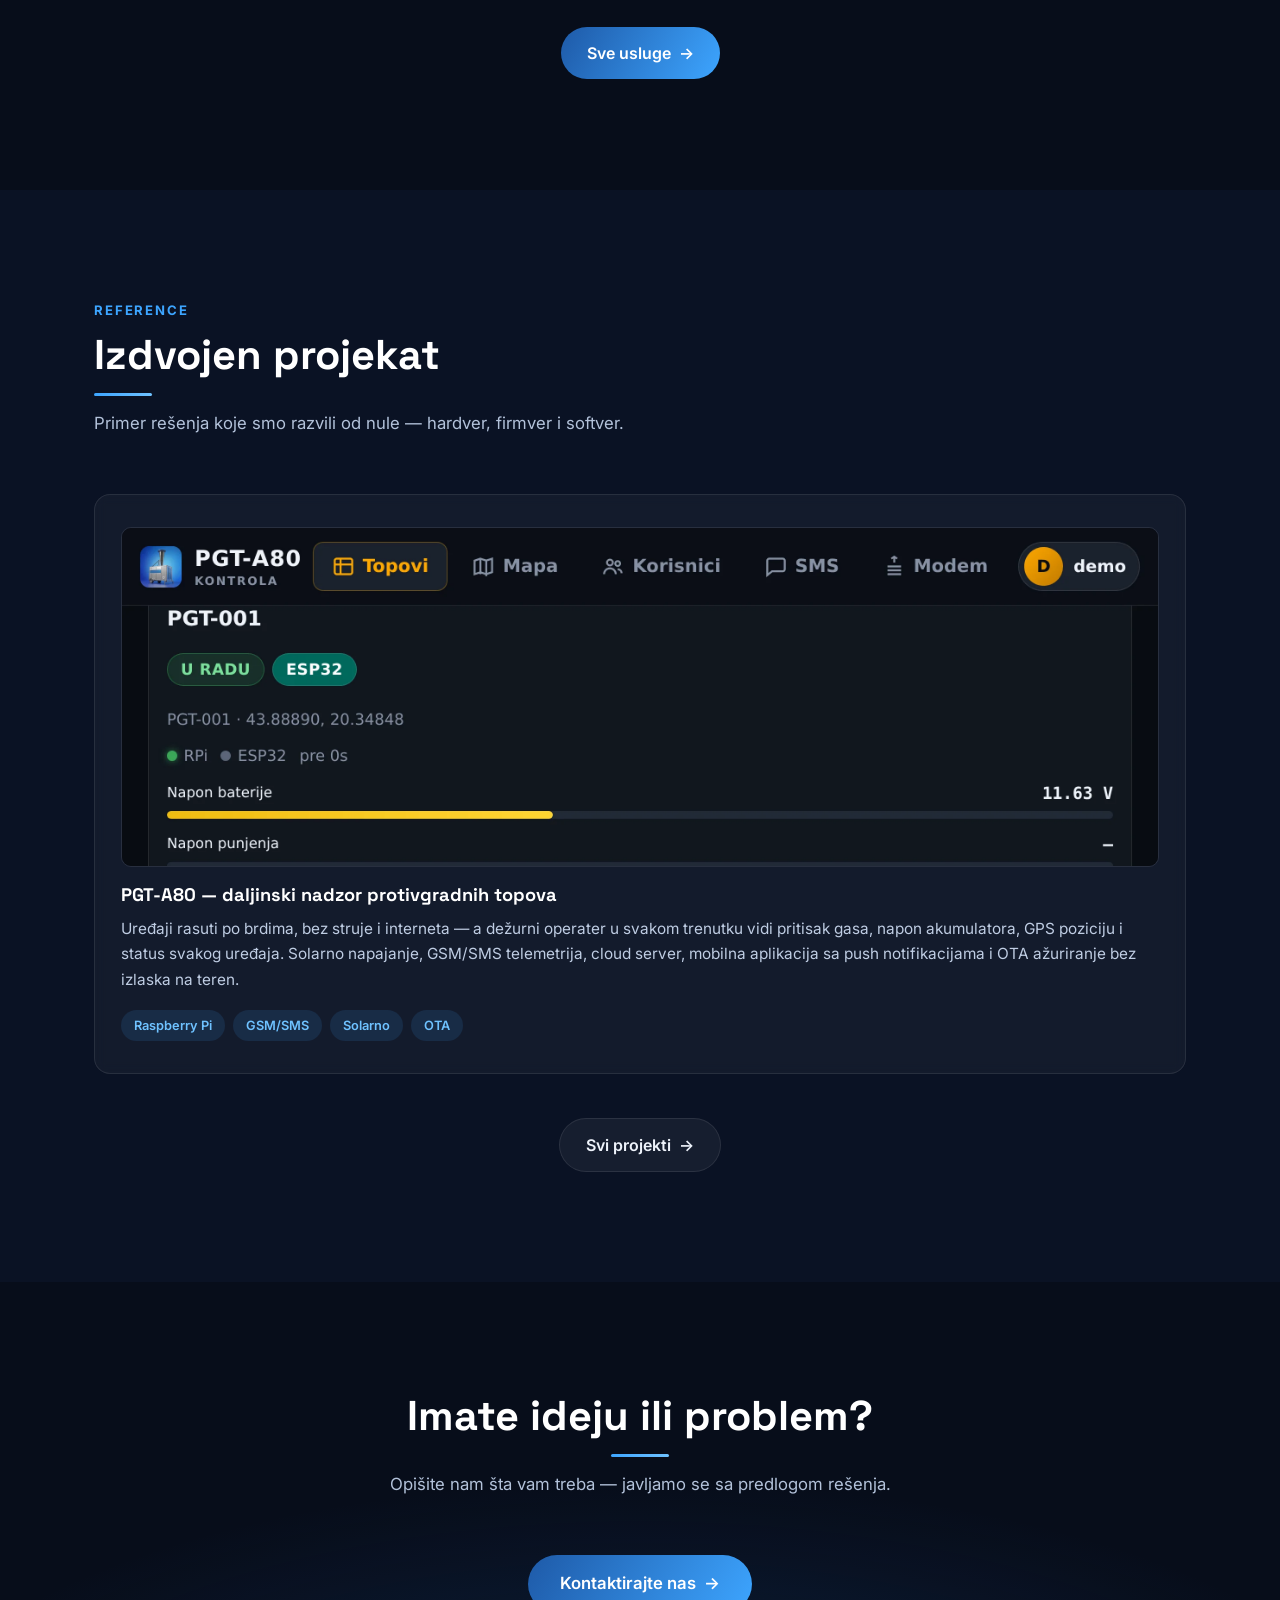
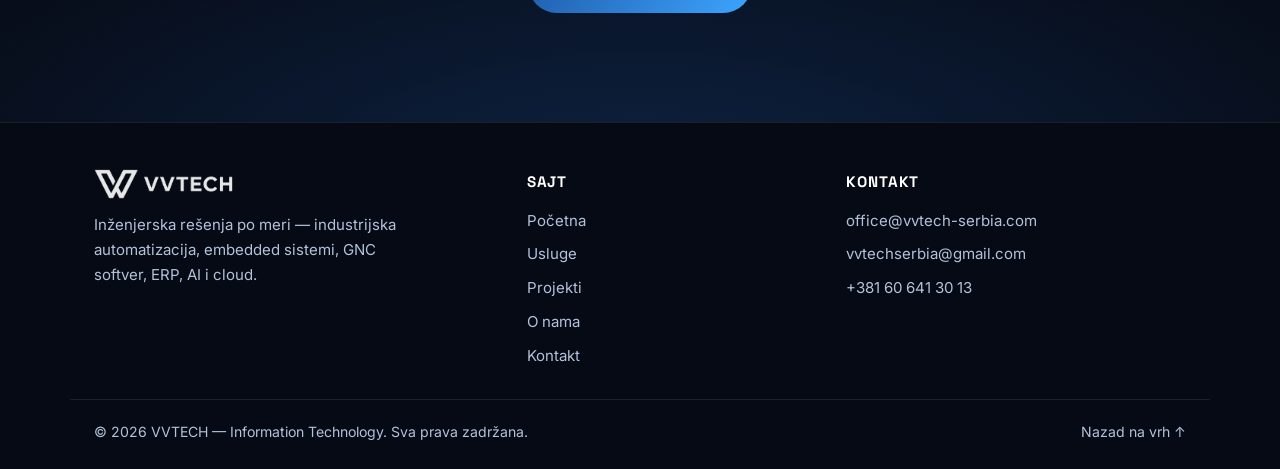
==== commit ee39d07c: "Profesionalni SCADA ekran (ProcessView) i bogatija Grafana tabla za AI projekat Co-Authored-By: Clau" ====
--- a/index.html
+++ b/index.html
@@ -176,7 +176,7 @@
       <p class="section-sub reveal d-1">Primer rešenja koje smo razvili od nule — hardver, firmver i softver.</p>
       <div class="grid grid-3">
         <article class="card project reveal">
-          <img class="project-shot" src="assets/projects/nadzor.webp?v=7" alt="PGT-A80 — daljinski nadzor protivgradnih topova — ekran aplikacije" loading="lazy">
+          <img class="project-shot" src="assets/projects/nadzor.webp?v=8" alt="PGT-A80 — daljinski nadzor protivgradnih topova — ekran aplikacije" loading="lazy">
           <h3>PGT-A80 — daljinski nadzor protivgradnih topova</h3>
           <p>Uređaji rasuti po brdima, bez struje i interneta — a dežurni operater u svakom trenutku vidi pritisak gasa, napon akumulatora, GPS poziciju i status svakog uređaja. Solarno napajanje, GSM/SMS telemetrija, cloud server, mobilna aplikacija sa push notifikacijama i OTA ažuriranje bez izlaska na teren.</p>
           <ul class="tags"><li>Raspberry Pi</li><li>GSM/SMS</li><li>Solarno</li><li>OTA</li></ul>
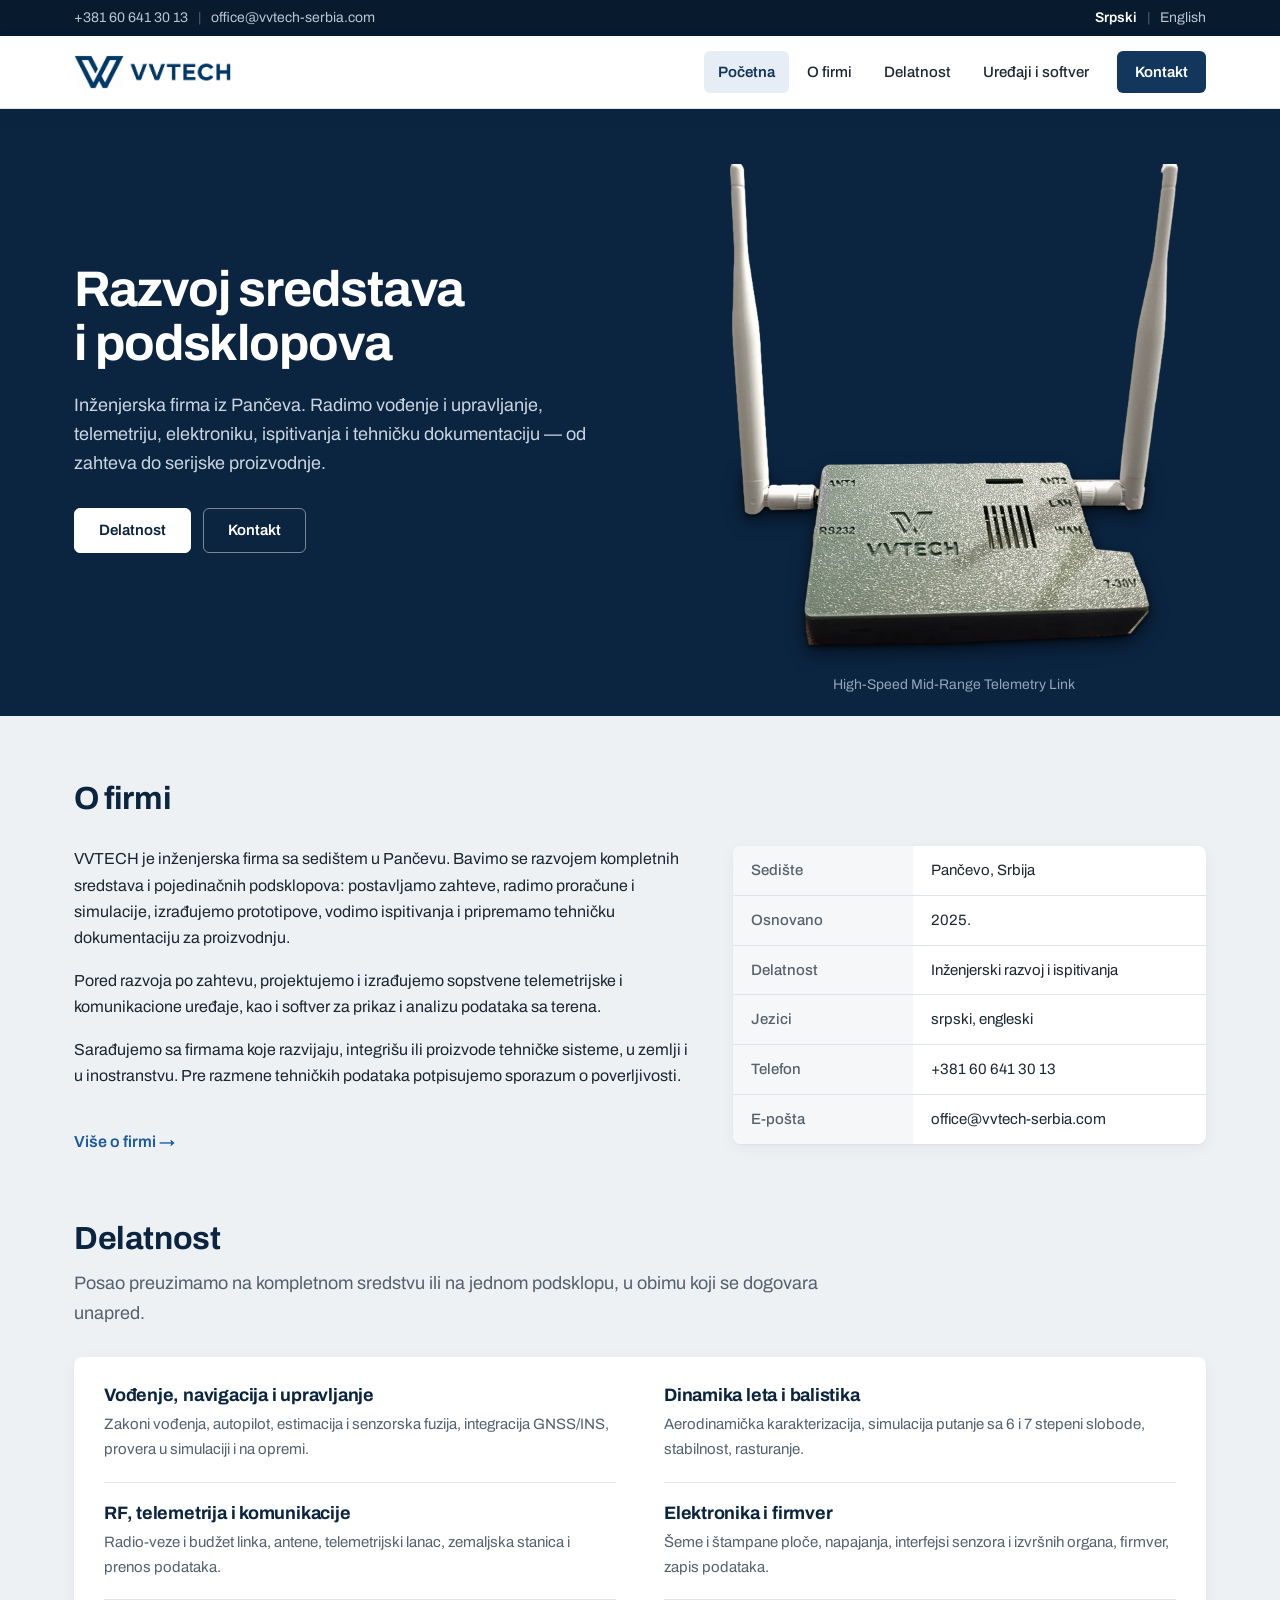
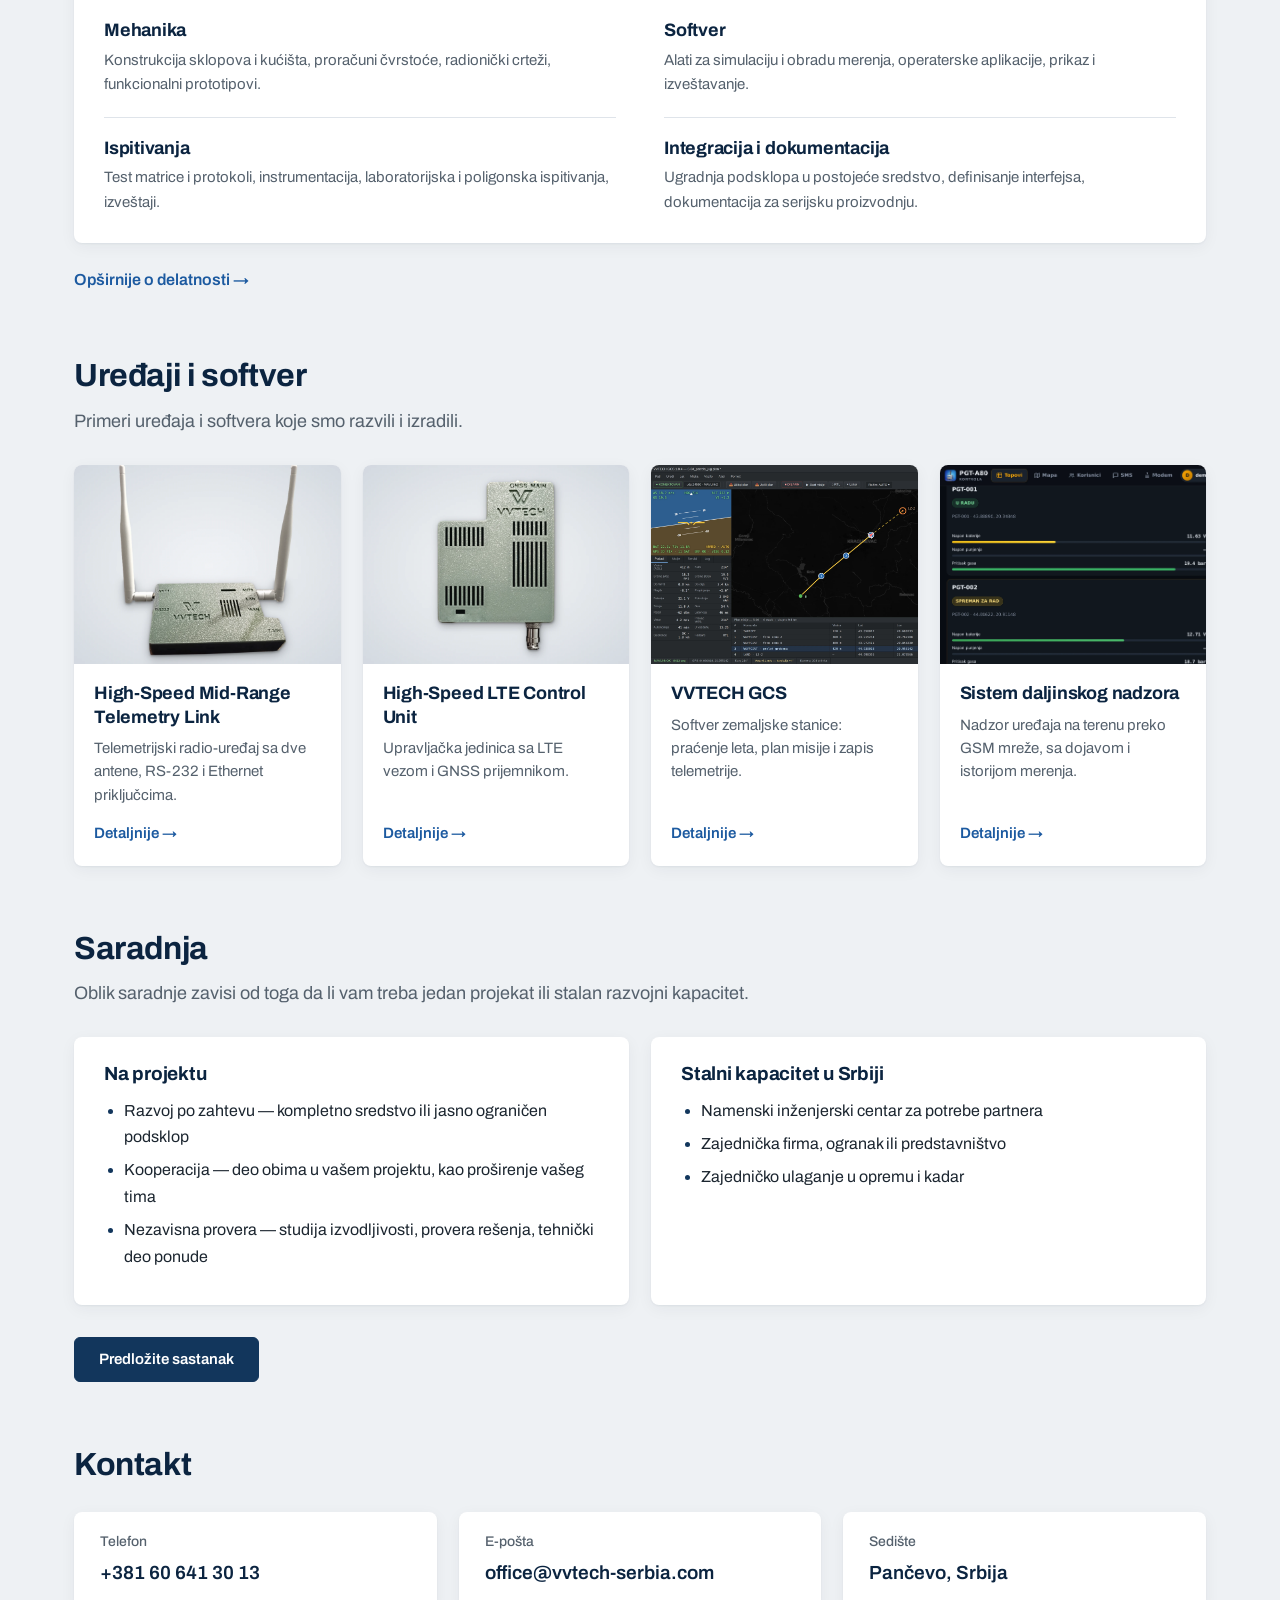
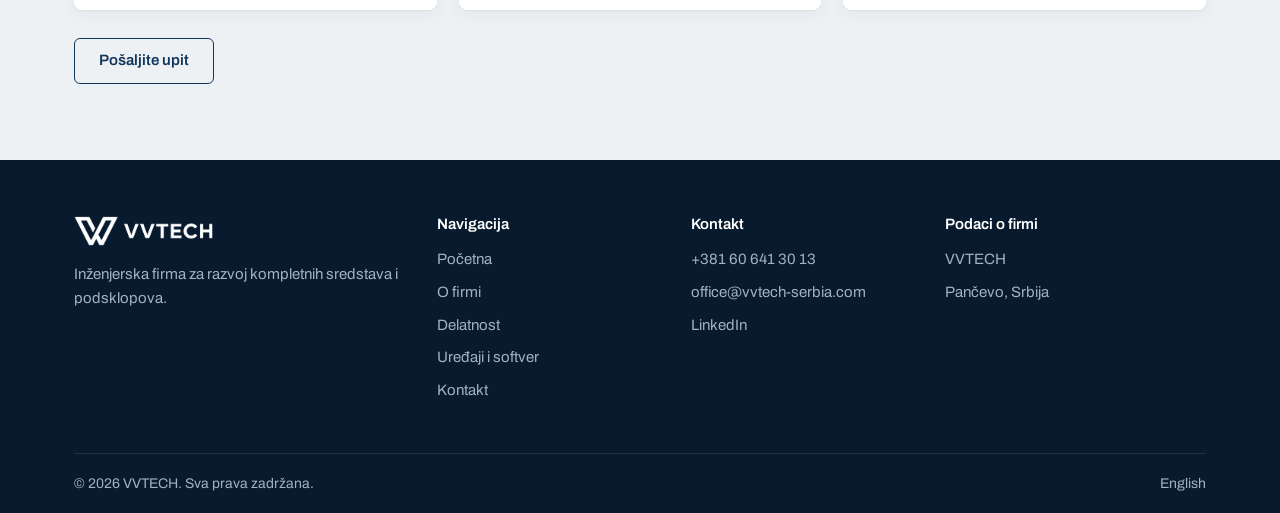
==== commit b1f8f09f: "Novi izgled i sadržaj sajta: razvoj sredstava i podsklopova - svetla tema, novi okvir strana, meni s" ====
--- a/index.html
+++ b/index.html
@@ -1,237 +1,268 @@
 <!DOCTYPE html>
 <html lang="sr">
 <head>
-  <meta charset="UTF-8">
-  <meta name="viewport" content="width=device-width, initial-scale=1.0">
-  <title>VVTECH — Industrijska automatizacija, embedded sistemi i cloud rešenja | Srbija</title>
-  <meta name="description" content="VVTECH ⚙ Industrijska automatizacija, custom embedded sistemi, GNC (guidance & control) softver za letelice i dronove, namenske industrijske mašine, custom ERP, AI i cloud IoT platforme. Od ideje do puštanja u rad. Srbija.">
-  <meta name="keywords" content="industrijska automatizacija, embedded sistemi, custom elektronika, guidance and control, GNC softver, softver za dronove, letelice, autonomni sistemi, dron, UAV, industrijske mašine, mašine po meri, IoT, daljinski nadzor, telemetrija, GSM, GPS, PLC, cloud softver, ERP, custom ERP sistemi, poslovni softver po meri, AI, veštačka inteligencija, AI agenti, AI-driven development, machine learning, computer vision, prediktivno održavanje, retrofit mašina, Srbija, VVTECH">
-  <meta name="author" content="VVTECH">
-  <meta name="robots" content="index, follow">
-  <link rel="canonical" href="https://vvtech-serbia.com/">
-  <link rel="alternate" hreflang="sr" href="https://vvtech-serbia.com/">
-  <link rel="alternate" hreflang="en" href="https://vvtech-serbia.com/en/">
-  <link rel="alternate" hreflang="x-default" href="https://vvtech-serbia.com/">
-  <meta property="og:type" content="website">
-  <meta property="og:site_name" content="VVTECH">
-  <meta property="og:title" content="VVTECH — Industrijska automatizacija, embedded sistemi i cloud rešenja | Srbija">
-  <meta property="og:description" content="VVTECH ⚙ Industrijska automatizacija, custom embedded sistemi, GNC (guidance & control) softver za letelice i dronove, namenske industrijske mašine, custom ERP, AI i cloud IoT platforme. Od ideje do puštanja u rad. Srbija.">
-  <meta property="og:url" content="https://vvtech-serbia.com/">
-  <meta property="og:image" content="https://vvtech-serbia.com/assets/og-image.png">
-  <meta property="og:image:width" content="1200">
-  <meta property="og:image:height" content="630">
-  <meta property="og:locale" content="sr_RS">
-  <meta name="twitter:card" content="summary_large_image">
-  <meta name="twitter:title" content="VVTECH — Industrijska automatizacija, embedded sistemi i cloud rešenja | Srbija">
-  <meta name="twitter:description" content="VVTECH ⚙ Industrijska automatizacija, custom embedded sistemi, GNC (guidance & control) softver za letelice i dronove, namenske industrijske mašine, custom ERP, AI i cloud IoT platforme. Od ideje do puštanja u rad. Srbija.">
-  <meta name="twitter:image" content="https://vvtech-serbia.com/assets/og-image.png">
-  <link rel="icon" type="image/svg+xml" href="assets/favicon.svg">
-  <link rel="preconnect" href="https://fonts.googleapis.com">
-  <link rel="preconnect" href="https://fonts.gstatic.com" crossorigin>
-  <link href="https://fonts.googleapis.com/css2?family=Inter:wght@400;500;600&family=Space+Grotesk:wght@500;600;700&display=swap" rel="stylesheet">
-  <link rel="stylesheet" href="css/style.css?v=10">
-  <script type="application/ld+json">
-  {
-    "@context": "https://schema.org",
-    "@graph": [
-      {
-        "@type": "Organization",
-        "@id": "https://vvtech-serbia.com/#org",
-        "name": "VVTECH",
-        "legalName": "VVTECH — Information Technology",
-        "url": "https://vvtech-serbia.com/",
-        "logo": "https://vvtech-serbia.com/assets/og-image.png",
-        "email": "office@vvtech-serbia.com",
-        "telephone": "+381606413013",
-        "address": { "@type": "PostalAddress", "addressCountry": "RS" },
-        "description": "Industrijska automatizacija, custom embedded sistemi, GNC softver za letelice i dronove, namenske industrijske mašine, custom ERP sistemi, AI i cloud softverska rešenja.",
-        "knowsAbout": ["industrijska automatizacija", "embedded sistemi", "IoT", "telemetrija", "industrijske mašine", "cloud softver", "guidance navigation and control", "GNC softver", "dronovi", "UAV", "ERP sistemi", "veštačka inteligencija", "AI agenti", "machine learning", "computer vision", "prediktivno održavanje"]
-      },
-      {
-        "@type": "WebSite",
-        "@id": "https://vvtech-serbia.com/#website",
-        "url": "https://vvtech-serbia.com/",
-        "name": "VVTECH",
-        "publisher": { "@id": "https://vvtech-serbia.com/#org" },
-        "inLanguage": ["sr", "en"]
-      },
-      {
-        "@type": "ProfessionalService",
-        "name": "VVTECH",
-        "url": "https://vvtech-serbia.com/",
-        "email": "office@vvtech-serbia.com",
-        "telephone": "+381606413013",
-        "areaServed": "RS",
-        "priceRange": "$$",
-        "address": { "@type": "PostalAddress", "addressCountry": "RS" },
-        "hasOfferCatalog": {
-          "@type": "OfferCatalog",
-          "name": "Usluge",
-          "itemListElement": [
-            { "@type": "Offer", "itemOffered": { "@type": "Service", "name": "Industrijska automatizacija" } },
-            { "@type": "Offer", "itemOffered": { "@type": "Service", "name": "Custom embedded sistemi" } },
-            { "@type": "Offer", "itemOffered": { "@type": "Service", "name": "Guidance & Control (GNC) softver za letelice i dronove" } },
-            { "@type": "Offer", "itemOffered": { "@type": "Service", "name": "Industrijski uređaji i mašine" } },
-            { "@type": "Offer", "itemOffered": { "@type": "Service", "name": "Custom ERP sistemi" } },
-            { "@type": "Offer", "itemOffered": { "@type": "Service", "name": "Cloud softverska rešenja" } },
-            { "@type": "Offer", "itemOffered": { "@type": "Service", "name": "AI-driven development i AI integracije" } }
-          ]
-        }
-      }
-    ]
-  }
-  </script>
+<meta charset="UTF-8">
+<meta name="viewport" content="width=device-width, initial-scale=1.0, viewport-fit=cover">
+<title>VVTECH — razvoj sredstava i podsklopova</title>
+<meta name="description" content="VVTECH je inženjerska firma iz Pančeva. Razvoj kompletnih sredstava i podsklopova: vođenje i upravljanje, dinamika leta, telemetrija, elektronika, ispitivanja i tehnička dokumentacija za proizvodnju.">
+<meta name="author" content="VVTECH">
+<meta name="robots" content="index, follow">
+<link rel="canonical" href="https://vvtech-serbia.com/">
+<link rel="alternate" hreflang="sr" href="https://vvtech-serbia.com/">
+<link rel="alternate" hreflang="en" href="https://vvtech-serbia.com/en/">
+<link rel="alternate" hreflang="x-default" href="https://vvtech-serbia.com/en/">
+<meta property="og:type" content="website">
+<meta property="og:site_name" content="VVTECH">
+<meta property="og:title" content="VVTECH — razvoj sredstava i podsklopova">
+<meta property="og:description" content="Inženjerska firma iz Pančeva: vođenje i upravljanje, telemetrija, elektronika, ispitivanja i tehnička dokumentacija za proizvodnju.">
+<meta property="og:url" content="https://vvtech-serbia.com/">
+<meta property="og:image" content="https://vvtech-serbia.com/assets/og-vvtech.png">
+<meta name="twitter:card" content="summary_large_image">
+<meta name="theme-color" content="#0b2440">
+<link rel="icon" type="image/svg+xml" href="assets/favicon.svg">
+<link rel="preconnect" href="https://fonts.googleapis.com">
+<link rel="preconnect" href="https://fonts.gstatic.com" crossorigin>
+<link href="https://fonts.googleapis.com/css2?family=Archivo:wght@400;500;600;700&display=swap" rel="stylesheet">
+<link rel="stylesheet" href="css/style.css?v=14">
 </head>
 <body>
-
-<div class="scroll-progress" aria-hidden="true"></div>
-<a href="#glavno" class="skip-link">Preskoči na sadržaj</a>
-
-<header class="site-header">
-  <nav class="nav container">
-    <a href="./" class="brand" aria-label="VVTECH">
-      <img src="assets/logo-horizontal-white.png" alt="VVTECH logo" class="brand-logo" width="185" height="40">
-    </a>
-    <button class="nav-toggle" aria-label="Otvori meni" aria-expanded="false">
-      <span></span><span></span><span></span>
-    </button>
-    <ul class="nav-links">
+<a href="#sadrzaj" class="skip">Preskoči na sadržaj</a>
+
+<div class="topbar">
+  <div class="container">
+    <div>
+      <a href="tel:+381606413013">+381 60 641 30 13</a><span class="sep">|</span><a href="mailto:office@vvtech-serbia.com">office@vvtech-serbia.com</a>
+    </div>
+    <div class="langs">
+      <a href="./" class="on" lang="sr">Srpski</a><span class="sep">|</span><a href="en/" lang="en">English</a>
+    </div>
+  </div>
+</div>
+
+<header class="header">
+  <div class="container">
+    <a class="logo" href="./"><img src="assets/logo-horizontal.png" alt="VVTECH" width="166" height="36"></a>
+    <button class="menu-toggle" type="button" aria-expanded="false" aria-controls="meni">Meni</button>
+    <ul class="menu" id="meni">
       <li><a href="./" class="active">Početna</a></li>
-      <li><a href="usluge/">Usluge</a></li>
-      <li><a href="projekti/">Projekti</a></li>
-      <li><a href="o-nama/">O nama</a></li>
-      <li><a href="kontakt/" class="btn btn-small">Kontakt</a></li>
-      <li class="lang-switch"><a href="en/" lang="en" title="English version">EN</a></li>
+      <li><a href="o-nama/">O firmi</a></li>
+      <li><a href="usluge/">Delatnost</a></li>
+      <li><a href="projekti/">Uređaji i softver</a></li>
+      <li class="cta"><a href="kontakt/">Kontakt</a></li>
     </ul>
-  </nav>
+  </div>
 </header>
 
-<main id="glavno">
-  <section class="hero" id="pocetna">
-    <div class="hero-bg" aria-hidden="true">
-      <span class="blob blob-1"></span>
-      <span class="blob blob-2"></span>
-      <span class="blob blob-3"></span>
-    </div>
-    <canvas id="net" aria-hidden="true"></canvas>
-    <div class="container hero-inner">
-      <h1 class="reveal">Inženjerska rešenja po meri —<br>od <span class="gradient-text">mašine</span> do <span class="gradient-text">oblaka</span></h1>
-      <p class="hero-sub reveal d-1">
-        Projektujemo i izrađujemo industrijske uređaje, razvijamo namensku elektroniku i firmver,
-        i povezujemo ih sa cloud platformama za daljinski nadzor i upravljanje.
-        Jedan tim, kompletno rešenje — od ideje do puštanja u rad.
-      </p>
-      <div class="hero-actions reveal d-2">
-        <a href="kontakt/" class="btn btn-lg">Zatražite ponudu <span class="btn-arrow">→</span></a>
-        <a href="usluge/" class="link-arrow">Pogledajte usluge <span class="btn-arrow">→</span></a>
-      </div>
-    </div>
-    <div class="scroll-cue" aria-hidden="true"><span></span></div>
-  </section>
-
-  <div class="marquee" aria-hidden="true">
-    <div class="marquee-track">
-      <span>Automatizacija</span><i>◆</i><span>Embedded razvoj</span><i>◆</i><span>GNC softver</span><i>◆</i><span>Dronovi i letelice</span><i>◆</i><span>AI-driven development</span><i>◆</i><span>Telemetrija</span><i>◆</i><span>IoT platforme</span><i>◆</i><span>Namenske mašine</span><i>◆</i><span>Custom ERP</span><i>◆</i><span>Retrofit</span><i>◆</i><span>OTA ažuriranja</span><i>◆</i>
-      <span>Automatizacija</span><i>◆</i><span>Embedded razvoj</span><i>◆</i><span>GNC softver</span><i>◆</i><span>Dronovi i letelice</span><i>◆</i><span>AI-driven development</span><i>◆</i><span>Telemetrija</span><i>◆</i><span>IoT platforme</span><i>◆</i><span>Namenske mašine</span><i>◆</i><span>Custom ERP</span><i>◆</i><span>Retrofit</span><i>◆</i><span>OTA ažuriranja</span><i>◆</i>
-    </div>
-  </div>
-
-  <section class="section">
-    <div class="container">
-      <p class="section-label reveal">Šta radimo</p>
-      <h2 class="section-title reveal">Čime se bavimo</h2>
-      <p class="section-sub reveal d-1">Pokrivamo ceo lanac — mehanika, elektronika, softver i cloud — pa rešenje ne mora da se sastavlja od više izvođača.</p>
-      <div class="grid grid-4">
-        <article class="card reveal">
-          <div class="card-icon" aria-hidden="true"><svg viewBox="0 0 24 24"><path d="M12 8a4 4 0 1 0 0 8 4 4 0 0 0 0-8Zm9.4 4a7.4 7.4 0 0 0-.1-1.2l2.1-1.6-2-3.5-2.5 1a7.6 7.6 0 0 0-2-1.2L16.5 3h-4l-.4 2.5a7.6 7.6 0 0 0-2 1.2l-2.5-1-2 3.5 2.1 1.6a7.4 7.4 0 0 0 0 2.4L5.6 14.8l2 3.5 2.5-1a7.6 7.6 0 0 0 2 1.2l.4 2.5h4l.4-2.5a7.6 7.6 0 0 0 2-1.2l2.5 1 2-3.5-2.1-1.6c.07-.4.1-.8.1-1.2Z"/></svg></div>
-          <h3>Industrijska automatizacija</h3>
-          <p>Upravljački ormari, PLC i mikrokontrolersko upravljanje, retrofit postojećih postrojenja.</p>
-        </article>
-        <article class="card reveal d-1">
-          <div class="card-icon" aria-hidden="true"><svg viewBox="0 0 24 24"><path d="M9 3v2H7a2 2 0 0 0-2 2v2H3v2h2v2H3v2h2v2a2 2 0 0 0 2 2h2v2h2v-2h2v2h2v-2h2a2 2 0 0 0 2-2v-2h2v-2h-2v-2h2V9h-2V7a2 2 0 0 0-2-2h-2V3h-2v2h-2V3H9Zm0 6h6v6H9V9Z"/></svg></div>
-          <h3>Custom embedded sistemi</h3>
-          <p>Namenska elektronika i firmver, GSM/GPS telemetrija, solarna napajanja i OTA ažuriranja.</p>
-        </article>
-        <article class="card reveal d-2">
-          <div class="card-icon" aria-hidden="true"><svg viewBox="0 0 24 24"><path d="M21.5 15.5 14 11.7V6.5a2 2 0 0 0-4 0v5.2l-7.5 3.8v2l7.5-2.1v4.1l-2 1.5v1.5l3.5-1 3.5 1V21l-2-1.5v-4.1l7.5 2.1v-2Z"/></svg></div>
-          <h3>Guidance &amp; Control softver</h3>
-          <p>GNC softver i spektar proizvoda za letelice, dronove i autonomne platforme.</p>
-        </article>
-        <article class="card reveal d-3">
-          <div class="card-icon" aria-hidden="true"><svg viewBox="0 0 24 24"><path d="M12 2 9.9 8.1 4 10l5.9 1.9L12 18l2.1-6.1L20 10l-5.9-1.9L12 2Zm7 12-1.05 3.05L15 18l2.95.95L19 22l1.05-3.05L23 18l-2.95-.95L19 14ZM5 14l-.79 2.29L2 17l2.21.71L5 20l.79-2.29L8 17l-2.21-.71L5 14Z"/></svg></div>
-          <h3>AI-driven development</h3>
-          <p>AI agenti, computer vision i prediktivno održavanje u realnim industrijskim sistemima.</p>
-        </article>
-      </div>
-      <div class="center-cta reveal">
-        <a href="usluge/" class="btn">Sve usluge <span class="btn-arrow">→</span></a>
-      </div>
-    </div>
-  </section>
-
-  <section class="section section-alt">
-    <div class="container">
-      <p class="section-label reveal">Reference</p>
-      <h2 class="section-title reveal">Izdvojen projekat</h2>
-      <p class="section-sub reveal d-1">Primer rešenja koje smo razvili od nule — hardver, firmver i softver.</p>
-      <div class="grid grid-3">
-        <article class="card project reveal">
-          <img class="project-shot" src="assets/projects/nadzor.webp?v=8" alt="PGT-A80 — daljinski nadzor protivgradnih topova — ekran aplikacije" loading="lazy">
-          <h3>PGT-A80 — daljinski nadzor protivgradnih topova</h3>
-          <p>Uređaji rasuti po brdima, bez struje i interneta — a dežurni operater u svakom trenutku vidi pritisak gasa, napon akumulatora, GPS poziciju i status svakog uređaja. Solarno napajanje, GSM/SMS telemetrija, cloud server, mobilna aplikacija sa push notifikacijama i OTA ažuriranje bez izlaska na teren.</p>
-          <ul class="tags"><li>Raspberry Pi</li><li>GSM/SMS</li><li>Solarno</li><li>OTA</li></ul>
-        </article>
-      </div>
-      <div class="center-cta reveal">
-        <a href="projekti/" class="btn btn-ghost">Svi projekti <span class="btn-arrow">→</span></a>
-      </div>
-    </div>
-  </section>
-
-  <section class="section section-contact">
-    <div class="container contact">
-      <h2 class="section-title reveal">Imate ideju ili problem?</h2>
-      <p class="section-sub reveal d-1" style="margin-left:auto;margin-right:auto;">Opišite nam šta vam treba — javljamo se sa predlogom rešenja.</p>
-      <div class="contact-cta reveal d-2">
-        <a href="kontakt/" class="btn btn-lg">Kontaktirajte nas <span class="btn-arrow">→</span></a>
-      </div>
-    </div>
-  </section>
+<main id="sadrzaj">
+
+  <section class="hero">
+    <div class="container">
+      <div class="hero-text">
+        <h1>Razvoj sredstava i&nbsp;podsklopova</h1>
+        <p>Inženjerska firma iz Pančeva. Radimo vođenje i upravljanje, telemetriju, elektroniku, ispitivanja
+          i tehničku dokumentaciju — od zahteva do serijske proizvodnje.</p>
+        <div class="hero-buttons">
+          <a class="btn" href="usluge/">Delatnost</a>
+          <a class="btn btn-outline" href="kontakt/">Kontakt</a>
+        </div>
+      </div>
+      <figure class="hero-img">
+        <img src="assets/products/hs-mid-range-telemetry-isecak.webp" alt="Telemetrijski uređaj VVTECH sa dve antene" width="1500" height="1522">
+        <figcaption>High-Speed Mid-Range Telemetry Link</figcaption>
+      </figure>
+    </div>
+  </section>
+
+  <section class="section">
+    <div class="container">
+      <h2>O firmi</h2>
+      <div class="two body">
+        <div>
+          <p>VVTECH je inženjerska firma sa sedištem u Pančevu. Bavimo se razvojem kompletnih sredstava
+            i pojedinačnih podsklopova: postavljamo zahteve, radimo proračune i simulacije, izrađujemo
+            prototipove, vodimo ispitivanja i pripremamo tehničku dokumentaciju za proizvodnju.</p>
+          <p>Pored razvoja po zahtevu, projektujemo i izrađujemo sopstvene telemetrijske i komunikacione
+            uređaje, kao i softver za prikaz i analizu podataka sa terena.</p>
+          <p>Sarađujemo sa firmama koje razvijaju, integrišu ili proizvode tehničke sisteme, u zemlji i u
+            inostranstvu. Pre razmene tehničkih podataka potpisujemo sporazum o poverljivosti.</p>
+          <a class="more-link" href="o-nama/">Više o firmi &rarr;</a>
+        </div>
+        <table class="facts">
+          <tr><th>Sedište</th><td>Pančevo, Srbija</td></tr>
+          <tr><th>Osnovano</th><td>2025.</td></tr>
+          <tr><th>Delatnost</th><td>Inženjerski razvoj i ispitivanja</td></tr>
+          <tr><th>Jezici</th><td>srpski, engleski</td></tr>
+          <tr><th>Telefon</th><td>+381 60 641 30 13</td></tr>
+          <tr><th>E-pošta</th><td>office@vvtech-serbia.com</td></tr>
+        </table>
+      </div>
+    </div>
+  </section>
+
+  <section class="section">
+    <div class="container">
+      <h2>Delatnost</h2>
+      <p class="intro">Posao preuzimamo na kompletnom sredstvu ili na jednom podsklopu, u obimu koji se
+        dogovara unapred.</p>
+      <div class="areas body">
+        <div class="area">
+          <h3>Vođenje, navigacija i upravljanje</h3>
+          <p>Zakoni vođenja, autopilot, estimacija i senzorska fuzija, integracija GNSS/INS, provera u simulaciji i na opremi.</p>
+        </div>
+        <div class="area">
+          <h3>Dinamika leta i balistika</h3>
+          <p>Aerodinamička karakterizacija, simulacija putanje sa 6 i 7 stepeni slobode, stabilnost, rasturanje.</p>
+        </div>
+        <div class="area">
+          <h3>RF, telemetrija i komunikacije</h3>
+          <p>Radio-veze i budžet linka, antene, telemetrijski lanac, zemaljska stanica i prenos podataka.</p>
+        </div>
+        <div class="area">
+          <h3>Elektronika i firmver</h3>
+          <p>Šeme i štampane ploče, napajanja, interfejsi senzora i izvršnih organa, firmver, zapis podataka.</p>
+        </div>
+        <div class="area">
+          <h3>Mehanika</h3>
+          <p>Konstrukcija sklopova i kućišta, proračuni čvrstoće, radionički crteži, funkcionalni prototipovi.</p>
+        </div>
+        <div class="area">
+          <h3>Softver</h3>
+          <p>Alati za simulaciju i obradu merenja, operaterske aplikacije, prikaz i izveštavanje.</p>
+        </div>
+        <div class="area">
+          <h3>Ispitivanja</h3>
+          <p>Test matrice i protokoli, instrumentacija, laboratorijska i poligonska ispitivanja, izveštaji.</p>
+        </div>
+        <div class="area">
+          <h3>Integracija i dokumentacija</h3>
+          <p>Ugradnja podsklopa u postojeće sredstvo, definisanje interfejsa, dokumentacija za serijsku proizvodnju.</p>
+        </div>
+      </div>
+      <a class="more-link" href="usluge/">Opširnije o delatnosti &rarr;</a>
+    </div>
+  </section>
+
+  <section class="section">
+    <div class="container">
+      <h2>Uređaji i softver</h2>
+      <p class="intro">Primeri uređaja i softvera koje smo razvili i izradili.</p>
+      <div class="tiles body">
+        <a class="tile" href="projekti/#telemetry-link">
+          <img class="photo" src="assets/products/hs-mid-range-telemetry-svetla.webp" alt="High-Speed Mid-Range Telemetry Link" width="1600" height="1200" loading="lazy">
+          <div class="tile-body">
+            <h3>High-Speed Mid-Range Telemetry Link</h3>
+            <p>Telemetrijski radio-uređaj sa dve antene, RS-232 i Ethernet priključcima.</p>
+            <span class="more">Detaljnije &rarr;</span>
+          </div>
+        </a>
+        <a class="tile" href="projekti/#lte-control-unit">
+          <img class="photo" src="assets/products/hs-lte-control-unit-svetla.webp" alt="High-Speed LTE Control Unit" width="1600" height="1200" loading="lazy">
+          <div class="tile-body">
+            <h3>High-Speed LTE Control Unit</h3>
+            <p>Upravljačka jedinica sa LTE vezom i GNSS prijemnikom.</p>
+            <span class="more">Detaljnije &rarr;</span>
+          </div>
+        </a>
+        <a class="tile" href="projekti/#gcs">
+          <img src="assets/projects/gnc.webp?v=13" alt="Zemaljska stanica VVTECH GCS" width="2400" height="1500" loading="lazy">
+          <div class="tile-body">
+            <h3>VVTECH GCS</h3>
+            <p>Softver zemaljske stanice: praćenje leta, plan misije i zapis telemetrije.</p>
+            <span class="more">Detaljnije &rarr;</span>
+          </div>
+        </a>
+        <a class="tile" href="projekti/#nadzor">
+          <img src="assets/projects/nadzor.webp?v=14" alt="Aplikacija za daljinski nadzor uređaja" width="2400" height="1720" loading="lazy">
+          <div class="tile-body">
+            <h3>Sistem daljinskog nadzora</h3>
+            <p>Nadzor uređaja na terenu preko GSM mreže, sa dojavom i istorijom merenja.</p>
+            <span class="more">Detaljnije &rarr;</span>
+          </div>
+        </a>
+      </div>
+    </div>
+  </section>
+
+  <section class="section">
+    <div class="container">
+      <h2>Saradnja</h2>
+      <p class="intro">Oblik saradnje zavisi od toga da li vam treba jedan projekat ili stalan razvojni
+        kapacitet.</p>
+      <div class="lists body">
+        <div>
+          <h3>Na projektu</h3>
+          <ul>
+            <li>Razvoj po zahtevu — kompletno sredstvo ili jasno ograničen podsklop</li>
+            <li>Kooperacija — deo obima u vašem projektu, kao proširenje vašeg tima</li>
+            <li>Nezavisna provera — studija izvodljivosti, provera rešenja, tehnički deo ponude</li>
+          </ul>
+        </div>
+        <div>
+          <h3>Stalni kapacitet u Srbiji</h3>
+          <ul>
+            <li>Namenski inženjerski centar za potrebe partnera</li>
+            <li>Zajednička firma, ogranak ili predstavništvo</li>
+            <li>Zajedničko ulaganje u opremu i kadar</li>
+          </ul>
+        </div>
+      </div>
+      <a class="btn" href="kontakt/" style="margin-top:32px">Predložite sastanak</a>
+    </div>
+  </section>
+
+  <section class="section">
+    <div class="container">
+      <h2>Kontakt</h2>
+      <div class="contact-cols body">
+        <div><h3>Telefon</h3><p><a href="tel:+381606413013">+381 60 641 30 13</a></p></div>
+        <div><h3>E-pošta</h3><p><a href="mailto:office@vvtech-serbia.com">office@vvtech-serbia.com</a></p></div>
+        <div><h3>Sedište</h3><p>Pančevo, Srbija</p></div>
+      </div>
+      <a class="btn btn-outline" href="kontakt/" style="margin-top:28px">Pošaljite upit</a>
+    </div>
+  </section>
+
 </main>
 
-<footer class="site-footer">
-  <div class="container footer-grid">
-    <div class="footer-col footer-brand">
-      <img src="assets/logo-horizontal-white.png" alt="VVTECH" class="footer-logo" width="139" height="30">
-      <p>Inženjerska rešenja po meri — industrijska automatizacija, embedded sistemi, GNC softver, ERP, AI i cloud.</p>
-    </div>
-    <nav class="footer-col" aria-label="Sajt">
-      <h4>Sajt</h4>
-      <ul>
-        <li><a href="./">Početna</a></li>
-        <li><a href="usluge/">Usluge</a></li>
-        <li><a href="projekti/">Projekti</a></li>
-        <li><a href="o-nama/">O nama</a></li>
-        <li><a href="kontakt/">Kontakt</a></li>
-      </ul>
-    </nav>
-    <div class="footer-col">
-      <h4>Kontakt</h4>
-      <ul>
-        <li><a href="mailto:office@vvtech-serbia.com">office@vvtech-serbia.com</a></li>
-        <li><a href="mailto:vvtechserbia@gmail.com">vvtechserbia@gmail.com</a></li>
-        <li><a href="tel:+381606413013">+381 60 641 30 13</a></li>
-      </ul>
-    </div>
-  </div>
-  <div class="container footer-bottom">
-    <span>© <span id="year"></span> VVTECH — Information Technology. Sva prava zadržana.</span>
-    <a href="#" class="to-top-link">Nazad na vrh ↑</a>
+<footer class="footer">
+  <div class="container">
+    <div class="cols">
+      <div>
+        <img src="assets/logo-horizontal-white.png" alt="VVTECH" width="139" height="30">
+        <p>Inženjerska firma za razvoj kompletnih sredstava i podsklopova.</p>
+      </div>
+      <div>
+        <h4>Navigacija</h4>
+        <ul>
+          <li><a href="./">Početna</a></li>
+          <li><a href="o-nama/">O firmi</a></li>
+          <li><a href="usluge/">Delatnost</a></li>
+          <li><a href="projekti/">Uređaji i softver</a></li>
+          <li><a href="kontakt/">Kontakt</a></li>
+        </ul>
+      </div>
+      <div>
+        <h4>Kontakt</h4>
+        <ul>
+          <li><a href="tel:+381606413013">+381 60 641 30 13</a></li>
+          <li><a href="mailto:office@vvtech-serbia.com">office@vvtech-serbia.com</a></li>
+          <li><a href="https://www.linkedin.com/company/vvtech-serbia/">LinkedIn</a></li>
+        </ul>
+      </div>
+      <div>
+        <h4>Podaci o firmi</h4>
+        <ul>
+          <li>VVTECH</li>
+          <li>Pančevo, Srbija</li>
+        </ul>
+      </div>
+    </div>
+    <div class="bottom">
+      <span>&copy; <span id="year">2026</span> VVTECH. Sva prava zadržana.</span>
+      <span><a href="en/" lang="en">English</a></span>
+    </div>
   </div>
 </footer>
-
-<button class="to-top" aria-label="Nazad na vrh" title="Nazad na vrh">↑</button>
-
-<script src="js/main.js?v=10"></script>
+<script src="js/main.js?v=14"></script>
 </body>
 </html>
--- a/css/style.css
+++ b/css/style.css
@@ -1,1150 +1,276 @@
-/* ============ VVTECH — stilovi (dark premium) ============ */
+/* VVTECH — vvtech-serbia.com */
 
 :root {
-  --bg: #070d1a;
-  --bg-alt: #0a1224;
-  --surface: rgba(255, 255, 255, 0.04);
-  --surface-hover: rgba(255, 255, 255, 0.07);
-  --border: rgba(255, 255, 255, 0.09);
-  --border-strong: rgba(143, 192, 255, 0.35);
-  --text: #eef3fb;
-  --text-dim: #b3c2da;
-  --navy: #143c74;
-  --navy-deep: #0a2143;
-  --accent: #3da5ff;
-  --accent-2: #6fc2ff;
-  --accent-deep: #1e5aa8;
-  --accent-soft: rgba(61, 165, 255, 0.12);
-  --glow: 0 0 40px rgba(61, 165, 255, 0.25);
-  --radius: 16px;
-  --container: 1140px;
-  --font-head: "Space Grotesk", system-ui, sans-serif;
-  --font-body: "Inter", system-ui, -apple-system, "Segoe UI", Roboto, sans-serif;
-}
-
-* { margin: 0; padding: 0; box-sizing: border-box; }
-
-html { scroll-behavior: smooth; }
+  --navy: #12365c;
+  --navy-dark: #0b2440;
+  --navy-deep: #081a2e;
+  --text: #1c2630;
+  --muted: #55616d;
+  --line: #dfe4ea;
+  --bg: #eef1f4;
+  --cell: #f5f7f9;
+  --link: #1c5aa0;
+  --radius: 8px;
+  --shadow: 0 1px 2px rgba(11, 36, 64, 0.05), 0 4px 16px rgba(11, 36, 64, 0.05);
+  --shadow-hover: 0 2px 4px rgba(11, 36, 64, 0.06), 0 10px 28px rgba(11, 36, 64, 0.10);
+  --font: "Archivo", "Segoe UI", Arial, Helvetica, sans-serif;
+}
+
+* { box-sizing: border-box; }
+
+html { -webkit-text-size-adjust: 100%; scroll-behavior: smooth; }
 
 body {
-  font-family: var(--font-body);
+  margin: 0;
+  font-family: var(--font);
+  font-size: 16px;
+  line-height: 1.65;
+  color: var(--text);
   background: var(--bg);
-  color: var(--text);
-  line-height: 1.65;
   -webkit-font-smoothing: antialiased;
-  overflow-x: hidden;
-  animation: page-in 0.5s ease;
-}
-
-@keyframes page-in { from { opacity: 0; } }
-
-h1, h2, h3 { font-family: var(--font-head); line-height: 1.15; }
-
-img { max-width: 100%; display: block; }
-
-::selection { background: rgba(61, 165, 255, 0.35); }
+}
+
+img { max-width: 100%; height: auto; display: block; }
+a { color: var(--link); }
+p { margin: 0 0 1em; }
+p:last-child { margin-bottom: 0; }
+
+h1, h2, h3, h4 { margin: 0; font-weight: 700; line-height: 1.18; color: var(--navy-dark); letter-spacing: -0.012em; }
 
 .container {
-  max-width: var(--container);
+  max-width: 1180px;
   margin: 0 auto;
-  padding: 0 24px;
-}
-
-.skip-link {
-  position: absolute;
-  left: -9999px;
-  background: var(--accent-deep);
-  color: #fff;
-  padding: 10px 18px;
-  border-radius: 8px;
-  z-index: 999;
-}
-.skip-link:focus { left: 12px; top: 12px; }
-
-/* ============ Scroll progres traka ============ */
-
-.scroll-progress {
-  position: fixed;
-  top: 0;
-  left: 0;
-  height: 3px;
-  width: 0;
-  background: linear-gradient(90deg, var(--accent-deep), var(--accent), var(--accent-2));
-  z-index: 200;
-  box-shadow: 0 0 12px rgba(61, 165, 255, 0.7);
-}
-
-/* ============ Reveal animacije (skrol) ============ */
-
-.reveal {
-  opacity: 0;
-  transform: translateY(30px);
-  transition: opacity 0.75s ease, transform 0.75s cubic-bezier(0.22, 1, 0.36, 1);
-  will-change: opacity, transform;
-}
-
-.reveal.in { opacity: 1; transform: none; }
-
-.d-1 { transition-delay: 0.1s; }
-.d-2 { transition-delay: 0.2s; }
-.d-3 { transition-delay: 0.3s; }
-.d-4 { transition-delay: 0.4s; }
-
-/* Animacije rade uvek — namerno ne reagujemo na prefers-reduced-motion
-   (stednja baterije na telefonu je gasila globus i marquee traku). */
-
-/* ============ Header / navigacija ============ */
-
-.site-header {
-  position: sticky;
-  top: 0;
-  z-index: 100;
-  background: rgba(7, 13, 26, 0.72);
-  backdrop-filter: blur(14px);
-  border-bottom: 1px solid transparent;
-  transition: border-color 0.3s, background 0.3s;
-}
-
-.site-header.scrolled {
-  border-bottom-color: var(--border);
-  background: rgba(7, 13, 26, 0.9);
-}
-
-.nav {
-  display: flex;
-  align-items: center;
-  justify-content: space-between;
-  height: 74px;
-}
-
-.brand-logo { height: 40px; width: auto; }
-
-.nav-links {
-  display: flex;
-  align-items: center;
-  gap: 26px;
-  list-style: none;
-}
-
-.nav-links a {
-  color: var(--text-dim);
-  text-decoration: none;
-  font-weight: 500;
-  font-size: 0.98rem;
-  transition: color 0.2s;
-  position: relative;
-}
-
-.nav-links > li > a:not(.btn)::after {
-  content: "";
-  position: absolute;
-  left: 0;
-  bottom: -6px;
-  width: 100%;
-  height: 2px;
-  background: var(--accent);
-  border-radius: 2px;
-  transform: scaleX(0);
-  transform-origin: left;
-  transition: transform 0.25s ease;
-  box-shadow: 0 0 10px rgba(61, 165, 255, 0.8);
-}
-
-.nav-links > li > a:not(.btn):hover::after { transform: scaleX(1); }
-
-.nav-links a:hover { color: #fff; }
-
-.nav-links > li > a.active:not(.btn) { color: #fff; }
-.nav-links > li > a.active:not(.btn)::after { transform: scaleX(1); }
-
-.lang-switch a {
-  border: 1px solid var(--border);
-  border-radius: 8px;
-  padding: 6px 12px;
-  font-size: 0.85rem;
-  font-weight: 700;
-  letter-spacing: 0.04em;
-  color: var(--accent-2);
-}
-.lang-switch a::after { display: none; }
-.lang-switch a:hover { background: var(--accent-soft); border-color: var(--border-strong); }
-
-.nav-toggle {
-  display: none;
-  background: none;
-  border: 0;
-  cursor: pointer;
-  padding: 8px;
-}
-
-.nav-toggle span {
-  display: block;
-  width: 24px;
-  height: 2px;
-  background: var(--text);
-  margin: 5px 0;
-  transition: transform 0.2s, opacity 0.2s;
-}
-
-/* ============ Dugmad ============ */
+  padding-left: max(24px, env(safe-area-inset-left, 0px));
+  padding-right: max(24px, env(safe-area-inset-right, 0px));
+}
+
+.skip { position: absolute; left: -9999px; top: 0; background: #fff; color: var(--navy); padding: 10px 14px; z-index: 100; }
+.skip:focus { left: 0; }
+
+a:focus-visible, button:focus-visible, input:focus-visible, textarea:focus-visible {
+  outline: 2px solid var(--link);
+  outline-offset: 2px;
+}
+
+/* ---------- gornja traka ---------- */
+
+.topbar { background: var(--navy-deep); color: #b9c6d4; font-size: 14px; }
+.topbar .container { display: flex; justify-content: space-between; align-items: center; gap: 6px 20px; min-height: 36px; flex-wrap: wrap; }
+.topbar a { color: #b9c6d4; text-decoration: none; transition: color .15s; }
+.topbar a:hover { color: #fff; }
+.topbar .sep { margin: 0 10px; opacity: 0.4; }
+.topbar .langs a.on { color: #fff; font-weight: 600; }
+
+/* ---------- zaglavlje ---------- */
+
+.header { background: #fff; position: sticky; top: 0; z-index: 50; box-shadow: 0 1px 0 var(--line), 0 6px 20px rgba(11, 36, 64, 0.05); }
+.header .container { display: flex; align-items: center; justify-content: space-between; gap: 24px; min-height: 72px; }
+.logo { display: block; line-height: 0; }
+.logo img { height: 34px; width: auto; }
+
+.menu { display: flex; align-items: center; gap: 4px; list-style: none; margin: 0; padding: 0; }
+.menu a {
+  display: block; padding: 9px 14px; border-radius: 6px;
+  color: var(--text); text-decoration: none; font-weight: 500; font-size: 15px;
+  transition: background-color .15s, color .15s;
+}
+.menu a:hover { background: var(--bg); color: var(--navy-dark); }
+.menu a.active { color: var(--navy); font-weight: 600; background: #e7edf4; }
+.menu .cta { margin-left: 10px; }
+.menu .cta a { background: var(--navy); color: #fff; padding: 9px 18px; font-weight: 600; }
+.menu .cta a:hover, .menu .cta a.active { background: var(--navy-dark); color: #fff; }
+
+.menu-toggle {
+  display: none; background: #fff; border: 1px solid var(--line); border-radius: 6px;
+  padding: 9px 14px; font: 500 15px var(--font); color: var(--navy-dark); cursor: pointer;
+}
+
+/* ---------- dugmad ---------- */
 
 .btn {
-  display: inline-flex;
-  align-items: center;
-  gap: 8px;
-  background: linear-gradient(120deg, var(--accent-deep), var(--accent));
-  color: #fff;
-  padding: 13px 26px;
-  border-radius: 999px;
-  text-decoration: none;
-  font-weight: 600;
-  position: relative;
-  overflow: hidden;
-  border: 0;
-  transition: transform 0.2s, box-shadow 0.25s, filter 0.25s;
-}
-
-.btn::before {
-  content: "";
-  position: absolute;
-  top: 0;
-  left: -80%;
-  width: 60%;
-  height: 100%;
-  background: linear-gradient(105deg, transparent, rgba(255, 255, 255, 0.35), transparent);
-  transform: skewX(-20deg);
-  transition: left 0.55s ease;
-}
-
-.btn:hover {
-  transform: translateY(-2px);
-  box-shadow: 0 14px 34px rgba(61, 165, 255, 0.35);
-  filter: brightness(1.1);
-}
-.btn:hover::before { left: 120%; }
-
-.btn-arrow { transition: transform 0.25s; }
-.btn:hover .btn-arrow { transform: translateX(4px); }
-
-.btn-lg { padding: 15px 32px; font-size: 1.05rem; }
-
-.btn-ghost {
-  background: rgba(255, 255, 255, 0.05);
-  border: 1px solid var(--border);
-  color: var(--text);
-  box-shadow: none;
-}
-.btn-ghost:hover { background: rgba(255, 255, 255, 0.1); border-color: var(--border-strong); box-shadow: none; }
-
-.btn-small { padding: 9px 18px; color: #fff !important; }
-
-/* ============ Hero ============ */
-
-.hero {
-  position: relative;
-  min-height: 92vh;
-  display: flex;
-  align-items: center;
-  padding: 90px 0 110px;
-  overflow: hidden;
-  color: #fff;
-}
-
-.hero > .container { width: 100%; }
-
-.hero {
-  background:
-    radial-gradient(ellipse 70% 55% at 70% -10%, rgba(30, 90, 168, 0.4), transparent),
-    radial-gradient(ellipse 45% 40% at 10% 105%, rgba(30, 90, 168, 0.25), transparent),
-    var(--bg);
-}
-
-#net {
-  position: absolute;
-  inset: 0;
-  width: 100%;
-  height: 100%;
-  display: block;
-}
-
-.hero::before {
-  content: "";
-  position: absolute;
-  inset: 0;
-  background-image:
-    linear-gradient(rgba(255, 255, 255, 0.04) 1px, transparent 1px),
-    linear-gradient(90deg, rgba(255, 255, 255, 0.04) 1px, transparent 1px);
-  background-size: 46px 46px;
-  mask-image: radial-gradient(ellipse 75% 65% at 50% 30%, #000, transparent);
-  pointer-events: none;
-}
-
-.hero-bg { position: absolute; inset: 0; overflow: hidden; pointer-events: none; }
-
-.blob {
-  position: absolute;
-  border-radius: 50%;
-  filter: blur(80px);
-}
-
-.blob-1 {
-  width: 520px; height: 520px;
-  background: rgba(30, 90, 168, 0.55);
-  top: -180px; right: -100px;
-  animation: float-a 11s ease-in-out infinite;
-}
-
-.blob-2 {
-  width: 380px; height: 380px;
-  background: rgba(61, 165, 255, 0.3);
-  bottom: -160px; left: -120px;
-  animation: float-b 14s ease-in-out infinite;
-}
-
-.blob-3 { display: none; }
-
-@keyframes float-a {
-  0%, 100% { transform: translate(0, 0) scale(1); }
-  50% { transform: translate(-38px, 32px) scale(1.08); }
-}
-
-@keyframes float-b {
-  0%, 100% { transform: translate(0, 0) scale(1); }
-  50% { transform: translate(42px, -28px) scale(0.94); }
-}
-
-.hero-inner { position: relative; max-width: 640px; z-index: 2; }
-
-/* tamni oreol iza hero teksta — odvaja slova od globusa i zvezda */
-.hero-inner::before {
-  content: "";
-  position: absolute;
-  inset: -70px -90px;
-  background: radial-gradient(closest-side, rgba(7, 13, 26, 0.78), rgba(7, 13, 26, 0.45) 55%, transparent);
-  z-index: -1;
-  pointer-events: none;
-}
-
-/* na desktopu desna polovina pripada globusu — poravnaj tekst uz levu
-   ivicu kao ostale .container sekcije (element nosi obe klase pa bi ga
-   margin:auto centrirao) */
-@media (min-width: 901px) {
-  .hero .hero-inner {
-    margin-left: max(24px, calc((100% - var(--container)) / 2));
-    margin-right: 0;
-  }
-  .hero h1 { font-size: clamp(2.2rem, 4.4vw, 3.6rem); }
-}
-
-.hero h1 {
-  font-size: clamp(2.4rem, 5.8vw, 4.1rem);
-  font-weight: 700;
-  letter-spacing: -0.025em;
-  margin-bottom: 26px;
-  text-shadow: 0 4px 40px rgba(7, 13, 26, 0.6);
-}
-
-/* naslov se otkriva reč po reč (JS umotava reči u .w spanove) */
-.hero h1 .w { display: inline-block; overflow: hidden; vertical-align: bottom; }
-.hero h1 .w > span {
-  display: inline-block;
-  transform: translateY(112%);
-  transition: transform 0.75s cubic-bezier(0.22, 1, 0.36, 1);
-}
-.hero h1.words-in .w > span { transform: none; }
-
-/* sekundarna akcija — tekst-link sa animiranom linijom (ne pill) */
-.link-arrow {
-  display: inline-flex;
-  align-items: center;
-  gap: 10px;
-  color: #fff;
-  text-decoration: none;
-  font-weight: 600;
-  font-size: 1.05rem;
-  padding: 15px 4px;
-  position: relative;
-}
-
-.link-arrow::after {
-  content: "";
-  position: absolute;
-  left: 0;
-  bottom: 9px;
-  height: 2px;
-  width: 100%;
-  background: linear-gradient(90deg, var(--accent), transparent);
-  transform: scaleX(0.35);
-  transform-origin: left;
-  transition: transform 0.3s ease;
-}
-
-.link-arrow:hover::after { transform: scaleX(1); }
-.link-arrow .btn-arrow { transition: transform 0.25s; }
-.link-arrow:hover .btn-arrow { transform: translateX(5px); }
-
-/* zrnasta tekstura preko hero-a — filmski ton umesto sterilnog gradijenta */
-.hero-bg::after {
-  content: "";
-  position: absolute;
-  inset: 0;
-  background-image: url('data:image/svg+xml;utf8,<svg xmlns="http://www.w3.org/2000/svg" width="240" height="240"><filter id="n"><feTurbulence type="fractalNoise" baseFrequency="0.8" numOctaves="2" stitchTiles="stitch"/></filter><rect width="240" height="240" filter="url(%23n)"/></svg>');
-  opacity: 0.05;
-  pointer-events: none;
-}
-
-.gradient-text {
-  background: linear-gradient(92deg, #6fc2ff, #3da5ff 55%, #a8dcff);
-  background-size: 200% 100%;
-  -webkit-background-clip: text;
-  background-clip: text;
-  color: transparent;
-  animation: gradient-slide 5s ease-in-out infinite;
-}
-
-@keyframes gradient-slide {
-  0%, 100% { background-position: 0% 50%; }
-  50% { background-position: 100% 50%; }
-}
-
-.hero-sub {
-  color: #dde8f7;
-  font-size: 1.16rem;
-  max-width: 680px;
-  margin-bottom: 40px;
-  text-shadow: 0 1px 14px rgba(7, 13, 26, 0.9);
-}
-
-.hero-actions { display: flex; gap: 14px; flex-wrap: wrap; }
-
-.scroll-cue {
-  position: absolute;
-  left: 50%;
-  bottom: 28px;
-  transform: translateX(-50%);
-  width: 26px; height: 42px;
-  border: 2px solid rgba(255, 255, 255, 0.35);
-  border-radius: 14px;
-  display: block;
-  z-index: 2;
-}
-
-.scroll-cue span {
-  position: absolute;
-  left: 50%;
-  top: 7px;
-  width: 4px; height: 8px;
-  margin-left: -2px;
-  border-radius: 3px;
-  background: var(--accent-2);
-  animation: cue 1.8s ease-in-out infinite;
-}
-
-@keyframes cue {
-  0% { transform: translateY(0); opacity: 1; }
-  70% { transform: translateY(14px); opacity: 0; }
-  100% { transform: translateY(0); opacity: 0; }
-}
-
-/* ============ Marquee traka ============ */
-
-.marquee {
-  background: rgba(255, 255, 255, 0.02);
-  border-top: 1px solid var(--border);
-  border-bottom: 1px solid var(--border);
-  overflow: hidden;
-  padding: 15px 0;
-  position: relative;
-}
-
-.marquee::before,
-.marquee::after {
-  content: "";
-  position: absolute;
-  top: 0; bottom: 0;
-  width: 120px;
-  z-index: 1;
-  pointer-events: none;
-}
-.marquee::before { left: 0; background: linear-gradient(90deg, var(--bg), transparent); }
-.marquee::after { right: 0; background: linear-gradient(-90deg, var(--bg), transparent); }
-
-.marquee-track {
-  display: flex;
-  align-items: center;
-  gap: 30px;
-  width: max-content;
-  animation: marquee 30s linear infinite;
-}
-
-/* pauza na hover samo tamo gde hover stvarno postoji (mis) —
-   na touch ekranu tap "zaglavi" :hover i traka stane */
-@media (hover: hover) and (pointer: fine) {
-  .marquee:hover .marquee-track { animation-play-state: paused; }
-}
-
-.marquee-track span {
-  color: var(--accent-2);
-  font-family: var(--font-head);
-  font-weight: 600;
-  font-size: 0.95rem;
-  letter-spacing: 0.06em;
-  text-transform: uppercase;
-  white-space: nowrap;
-}
-
-.marquee-track i { color: rgba(255, 255, 255, 0.25); font-style: normal; font-size: 0.7rem; }
-
-@keyframes marquee {
-  from { transform: translateX(0); }
-  to { transform: translateX(-50%); }
-}
-
-/* ============ Sekcije ============ */
-
-.section { padding: 110px 0; position: relative; }
-
-.section-alt { background: var(--bg-alt); }
-
-.section-label {
-  color: var(--accent);
-  font-weight: 700;
-  font-size: 0.82rem;
-  letter-spacing: 0.14em;
-  text-transform: uppercase;
-  margin-bottom: 10px;
-}
-
-.section-title {
-  font-size: clamp(1.8rem, 3.4vw, 2.6rem);
-  font-weight: 700;
-  margin-bottom: 14px;
-  color: #fff;
-}
-
-/* animirana akcentna linija ispod naslova sekcija */
-.section-title.reveal::after {
-  content: "";
-  display: block;
-  width: 58px;
-  height: 3px;
-  margin-top: 14px;
-  border-radius: 2px;
-  background: linear-gradient(90deg, var(--accent), var(--accent-2));
-  transform: scaleX(0);
-  transform-origin: left;
-  transition: transform 0.6s 0.3s cubic-bezier(0.22, 1, 0.36, 1);
-}
-
-.section-title.reveal.in::after { transform: scaleX(1); }
-
-.contact .section-title.reveal::after { margin-left: auto; margin-right: auto; transform-origin: center; }
-
-/* ikonica kartice "iskoci" pri otkrivanju */
-.card.reveal.in .card-icon { animation: icon-pop 0.65s cubic-bezier(0.34, 1.56, 0.64, 1) both; }
-
-@keyframes icon-pop {
-  from { transform: scale(0.4) rotate(-8deg); opacity: 0; }
-  to { transform: scale(1) rotate(0); opacity: 1; }
-}
-
-.section-sub {
-  color: var(--text-dim);
-  max-width: 660px;
-  margin-bottom: 56px;
-  font-size: 1.05rem;
-}
-
-/* zaglavlje podstranice — h1 umesto h2, malo vise prostora gore */
-.page-head { padding-top: 90px; }
-.page-head h1.section-title { font-size: clamp(2.1rem, 4.2vw, 3.1rem); }
-
-.center-cta { text-align: center; margin-top: 44px; }
-
-.section-dark {
-  background:
-    radial-gradient(ellipse 55% 50% at 85% 0%, rgba(30, 90, 168, 0.3), transparent),
-    var(--bg-alt);
-}
-
-.section-dark .section-title { color: #fff; }
-
-/* ============ Kartice ============ */
-
-.grid { display: grid; gap: 22px; }
-
-.grid-4 { grid-template-columns: repeat(4, 1fr); }
-.grid-3 { grid-template-columns: repeat(3, 1fr); }
-.grid-2 { grid-template-columns: repeat(2, 1fr); max-width: 980px; }
-
-/* blokovi oblasti na stranici Projekti — gusci ritam */
-.area-block { padding: 56px 0; }
-.area-block .section-title { font-size: 1.45rem; margin-bottom: 26px; }
-
-/* usamljena kartica u zadnjem redu — centriraj je */
-@media (min-width: 981px) {
-  .grid-3 > .card-solo:nth-child(3n + 1):last-child { grid-column: 2; }
-}
-
-/* jedina kartica u gridu (teaser na pocetnoj) — cela sirina */
-.grid-3 > .card:only-child { grid-column: 1 / -1; }
-
-.card {
-  background: var(--surface);
-  border: 1px solid var(--border);
-  border-radius: var(--radius);
-  padding: 32px 26px;
-  backdrop-filter: blur(6px);
-  transition: transform 0.25s ease, border-color 0.3s, background 0.3s, box-shadow 0.3s;
-  position: relative;
-  overflow: hidden;
-  transform-style: preserve-3d;
-}
-
-.card::after {
-  content: "";
-  position: absolute;
-  inset: 0 0 auto 0;
-  height: 2px;
-  background: linear-gradient(90deg, var(--accent-deep), var(--accent), var(--accent-2));
-  transform: scaleX(0);
-  transform-origin: left;
-  transition: transform 0.35s ease;
-}
-
-.card::before {
-  content: "";
-  position: absolute;
-  inset: 0;
-  background: radial-gradient(420px circle at var(--mx, 50%) var(--my, 50%), rgba(61, 165, 255, 0.1), transparent 65%);
-  opacity: 0;
-  transition: opacity 0.3s;
-  pointer-events: none;
-}
-
-.card:hover {
-  background: var(--surface-hover);
-  border-color: var(--border-strong);
-  box-shadow: 0 22px 60px rgba(0, 0, 0, 0.45), var(--glow);
-}
-.card:hover::after { transform: scaleX(1); }
-.card:hover::before { opacity: 1; }
-
-.card h3 { margin-bottom: 10px; font-size: 1.14rem; color: #fff; }
-
-.card p { color: #bfcde3; font-size: 0.96rem; }
-
-.card-icon {
-  width: 52px;
-  height: 52px;
-  border-radius: 13px;
-  background: var(--accent-soft);
-  border: 1px solid var(--border-strong);
-  display: grid;
-  place-items: center;
-  margin-bottom: 20px;
-  transition: background 0.3s, transform 0.3s, box-shadow 0.3s;
-}
-
-.card:hover .card-icon {
-  background: linear-gradient(135deg, var(--accent-deep), var(--accent));
-  transform: scale(1.07) rotate(-4deg);
-  box-shadow: 0 0 24px rgba(61, 165, 255, 0.5);
-}
-.card:hover .card-icon svg { fill: #fff; }
-
-.card-icon svg { width: 27px; height: 27px; fill: var(--accent-2); transition: fill 0.3s; }
-
-/* ============ Animirane tehničke ilustracije ============ */
-
-.card-illu {
-  height: 130px;
-  margin-bottom: 20px;
-  border-radius: 12px;
-  background:
-    radial-gradient(ellipse 70% 80% at 50% 110%, rgba(30, 90, 168, 0.18), transparent),
-    rgba(7, 13, 26, 0.55);
-  border: 1px solid var(--border);
-  overflow: hidden;
-}
-
-.card-illu svg, .area-illu svg { width: 100%; height: 100%; display: block; }
-
-.area-head {
-  display: flex;
-  align-items: center;
-  justify-content: space-between;
-  gap: 24px;
-  margin-bottom: 26px;
-}
-
-.area-head .section-title { margin-bottom: 0; }
-
-.area-illu {
-  width: 220px;
-  height: 100px;
-  flex-shrink: 0;
-  border-radius: 12px;
-  background: rgba(7, 13, 26, 0.55);
-  border: 1px solid var(--border);
-  overflow: hidden;
-}
-
-@media (max-width: 640px) {
-  .area-illu { display: none; }
-}
-
-/* animacije unutar SVG shema */
-.i-flow {
-  stroke-dasharray: 6 9;
-  animation: i-flow 1.6s linear infinite;
-}
-.i-flow.d2 { animation-delay: 0.4s; }
-.i-flow.d3 { animation-delay: 0.8s; }
-.i-flow.d4 { animation-delay: 1.2s; }
-
-@keyframes i-flow { to { stroke-dashoffset: -60; } }
-
-.i-led { animation: i-led 1.6s ease-in-out infinite; }
-.i-led.d2 { animation-delay: 0.5s; }
-.i-led.d3 { animation-delay: 1s; }
-
-@keyframes i-led { 0%, 55% { opacity: 1; } 70%, 85% { opacity: 0.15; } 100% { opacity: 1; } }
-
-.i-spin { animation: i-spin 7s linear infinite; transform-box: fill-box; transform-origin: center; }
-.i-spin-rev { animation: i-spin 5s linear infinite reverse; transform-box: fill-box; transform-origin: center; }
-
-@keyframes i-spin { to { transform: rotate(360deg); } }
-
-.i-tilt { animation: i-tilt 4.5s ease-in-out infinite; transform-box: fill-box; transform-origin: center; }
-
-@keyframes i-tilt {
-  0%, 100% { transform: rotate(-9deg); }
-  50% { transform: rotate(9deg); }
-}
-
-.i-piston { animation: i-piston 1.5s ease-in-out infinite; }
-
-@keyframes i-piston {
-  0%, 100% { transform: translateY(0); }
-  50% { transform: translateY(34px); }
-}
-
-.i-bar { transform-box: fill-box; transform-origin: bottom; animation: i-bar 2.6s ease-in-out infinite; }
-.i-bar.d2 { animation-delay: 0.3s; }
-.i-bar.d3 { animation-delay: 0.6s; }
-.i-bar.d4 { animation-delay: 0.9s; }
-
-@keyframes i-bar {
-  0%, 100% { transform: scaleY(1); }
-  50% { transform: scaleY(0.55); }
-}
-
-.i-draw {
-  stroke-dasharray: 160;
-  animation: i-draw 3.2s ease-in-out infinite;
-}
-
-@keyframes i-draw {
-  0% { stroke-dashoffset: 160; }
-  55%, 100% { stroke-dashoffset: 0; }
-}
-
-.i-glowpulse { animation: i-glowpulse 3s ease-in-out infinite; }
-
-@keyframes i-glowpulse {
-  0%, 100% { filter: drop-shadow(0 0 2px rgba(61, 165, 255, 0.4)); }
-  50% { filter: drop-shadow(0 0 10px rgba(61, 165, 255, 0.9)); }
-}
-
-/* ============ Proces (koraci) ============ */
-
-.steps {
-  list-style: none;
-  display: grid;
-  grid-template-columns: repeat(5, 1fr);
-  gap: 20px;
-  counter-reset: none;
-}
-
-.step {
-  background: var(--surface);
-  border: 1px solid var(--border);
-  border-radius: var(--radius);
-  padding: 28px 20px;
-  backdrop-filter: blur(6px);
-  transition: transform 0.3s, background 0.3s, border-color 0.3s, box-shadow 0.3s;
-}
-
-.step:hover {
-  transform: translateY(-6px);
-  background: var(--surface-hover);
-  border-color: var(--border-strong);
-  box-shadow: var(--glow);
-}
-
-.step-num {
-  display: inline-block;
-  font-family: var(--font-head);
-  background: linear-gradient(92deg, var(--accent-2), var(--accent));
-  -webkit-background-clip: text;
-  background-clip: text;
-  color: transparent;
-  font-weight: 700;
-  font-size: 1.5rem;
-  margin-bottom: 12px;
-}
-
-.step h3 { font-size: 1.02rem; margin-bottom: 8px; color: #fff; }
-
-.step p { color: var(--text-dim); font-size: 0.9rem; }
-
-/* ============ Projekti ============ */
-
-/* ============ Case-study prikaz projekata ============ */
-
-.case {
-  display: grid;
-  grid-template-columns: 0.85fr 1.25fr;
-  gap: 34px;
-  align-items: center;
-  margin-bottom: 30px;
-}
-
-.case.flip .case-media { order: -1; }
-
-.case-text h3 { font-size: 1.3rem; color: #fff; margin-bottom: 10px; font-family: var(--font-head); }
-.case-text p { color: var(--text-dim); font-size: 0.98rem; }
-
-.case-media { margin: 0; }
-
-.case-media img {
-  width: 100%;
-  display: block;
-  border-radius: 14px;
-  border: 1px solid var(--border);
-  box-shadow: 0 26px 70px rgba(0, 0, 0, 0.55);
-  cursor: zoom-in;
-  transition: transform 0.35s ease, box-shadow 0.35s ease;
-}
-
-.case-media img:hover { transform: scale(1.02); box-shadow: 0 30px 80px rgba(0, 0, 0, 0.7), var(--glow); }
-
-.case-media.phone { display: flex; justify-content: center; }
-.case-media.phone img { width: auto; max-height: 460px; }
-
-@media (max-width: 860px) {
-  .case { grid-template-columns: 1fr; gap: 18px; margin-bottom: 40px; }
-  .case.flip .case-media { order: 0; }
-  .case-media { order: -1; }
-}
-
-/* uvecani prikaz slike preko celog ekrana */
-.lightbox {
-  position: fixed;
-  inset: 0;
-  background: rgba(3, 7, 14, 0.94);
-  display: grid;
-  place-items: center;
-  padding: 3vh 3vw;
-  opacity: 0;
-  pointer-events: none;
-  transition: opacity 0.25s ease;
-  z-index: 300;
-  cursor: zoom-out;
-}
-
-.lightbox.open { opacity: 1; pointer-events: auto; }
-
-.lightbox img {
-  max-width: 100%;
-  max-height: 100%;
-  border-radius: 12px;
-  box-shadow: 0 40px 120px rgba(0, 0, 0, 0.8);
-}
-
-.project-shot {
-  width: 100%;
-  max-height: 340px;
-  object-fit: cover;
-  object-position: top;
-  border-radius: 10px;
-  border: 1px solid var(--border);
-  margin-bottom: 18px;
-  display: block;
-  cursor: zoom-in;
-  transition: transform 0.35s ease, box-shadow 0.35s ease;
-}
-
-.card:hover .project-shot {
-  transform: scale(1.02);
-  box-shadow: 0 14px 40px rgba(0, 0, 0, 0.5);
-}
-
-.tags {
-  list-style: none;
-  display: flex;
-  flex-wrap: wrap;
-  gap: 8px;
-  margin-top: 18px;
-}
-
-.tags li {
-  background: var(--accent-soft);
-  color: var(--accent-2);
-  border: 1px solid transparent;
-  font-size: 0.8rem;
-  font-weight: 600;
-  padding: 4px 12px;
-  border-radius: 999px;
-  transition: border-color 0.25s, color 0.25s;
-}
-
-.card:hover .tags li { border-color: var(--border-strong); color: #fff; }
-
-/* ============ O nama ============ */
-
-.about {
-  display: grid;
-  grid-template-columns: 1.2fr 1fr;
-  gap: 48px;
-  align-items: start;
-}
-
-.about-text p { color: var(--text-dim); margin-bottom: 16px; }
-.about-text p.reveal.d-1 { color: var(--text); font-size: 1.06rem; }
-
-.about-facts {
-  list-style: none;
-  display: grid;
-  gap: 14px;
-}
-
-.about-facts li {
-  background: var(--surface);
-  border: 1px solid var(--border);
-  border-left: 3px solid var(--accent);
-  border-radius: var(--radius);
-  padding: 16px 20px;
-  display: grid;
-  gap: 2px;
-  transition: transform 0.25s, background 0.25s, box-shadow 0.25s;
-}
-
-.about-facts li:hover {
-  transform: translateX(8px);
-  background: var(--surface-hover);
-  box-shadow: var(--glow);
-}
-
-.about-facts strong { color: #fff; font-family: var(--font-head); }
-.about-facts span { color: var(--text-dim); font-size: 0.92rem; }
-
-/* ============ Kontakt ============ */
-
-.section-contact {
-  background:
-    radial-gradient(ellipse 60% 70% at 50% 115%, rgba(30, 90, 168, 0.28), transparent),
-    var(--bg);
-}
-
-.contact { text-align: center; }
-
-.contact .section-sub { margin-left: auto; margin-right: auto; }
-
-.contact-grid { text-align: left; margin-bottom: 46px; }
-
-.contact-card { text-decoration: none; display: block; }
-
-.contact-card p { color: var(--accent-2); font-weight: 600; word-break: break-all; }
-
-.contact-cta { display: grid; place-items: center; gap: 16px; }
-
-.contact-note { color: var(--text-dim); font-size: 0.95rem; }
-
-/* ============ Kontakt formular ============ */
-
-.contact-form {
-  max-width: 760px;
-  margin: 0 auto 20px;
-  text-align: left;
-  display: grid;
-  gap: 18px;
-  background: var(--surface);
-  border: 1px solid var(--border);
-  border-radius: var(--radius);
-  padding: 34px 30px;
-  backdrop-filter: blur(6px);
-}
-
-.form-row {
-  display: grid;
-  grid-template-columns: 1fr 1fr;
-  gap: 18px;
-}
-
-.contact-form label {
-  display: grid;
-  gap: 7px;
-  color: var(--text-dim);
-  font-size: 0.9rem;
-  font-weight: 500;
-}
-
-.contact-form input,
-.contact-form textarea {
-  background: rgba(255, 255, 255, 0.05);
-  border: 1px solid var(--border);
-  border-radius: 10px;
-  padding: 12px 14px;
-  color: var(--text);
-  font: inherit;
-  transition: border-color 0.2s, box-shadow 0.2s;
-}
-
-.contact-form input:focus,
-.contact-form textarea:focus {
-  outline: none;
-  border-color: var(--accent);
-  box-shadow: 0 0 0 3px rgba(61, 165, 255, 0.18);
-}
-
-.contact-form textarea { resize: vertical; min-height: 130px; }
-
-.form-actions {
-  display: grid;
-  place-items: center;
-  gap: 12px;
-  margin-top: 6px;
-}
-
-.hp { position: absolute; left: -9999px; height: 0; width: 0; opacity: 0; }
-
-@media (max-width: 640px) {
+  display: inline-block; padding: 12px 24px;
+  font: 600 15px/1.3 var(--font); text-decoration: none; text-align: center;
+  border: 1.5px solid var(--navy); border-radius: 6px; background: var(--navy); color: #fff; cursor: pointer;
+  transition: background-color .15s, border-color .15s, color .15s;
+}
+.btn:hover { background: var(--navy-dark); border-color: var(--navy-dark); }
+.btn-outline { background: transparent; color: var(--navy); }
+.btn-outline:hover { background: var(--navy); border-color: var(--navy); color: #fff; }
+
+/* ---------- uvodni deo pocetne ---------- */
+
+.hero { background: var(--navy-dark); color: #fff; overflow: hidden; }
+.hero .container { display: grid; grid-template-columns: 1.08fr 0.92fr; gap: 36px; align-items: end; padding-top: 56px; }
+.hero-text { align-self: center; padding-bottom: 64px; }
+.hero h1 { color: #fff; font-size: 50px; line-height: 1.08; letter-spacing: -0.022em; margin-bottom: 20px; }
+.hero p { font-size: 18px; line-height: 1.6; color: #c9d5e1; max-width: 29em; margin-bottom: 30px; }
+.hero-buttons { display: flex; flex-wrap: wrap; gap: 12px; }
+.hero .btn { background: #fff; border-color: #fff; color: var(--navy-dark); }
+.hero .btn:hover { background: #dfe7ef; border-color: #dfe7ef; }
+.hero .btn-outline { background: transparent; border-color: rgba(255, 255, 255, 0.45); color: #fff; }
+.hero .btn-outline:hover { background: rgba(255, 255, 255, 0.1); border-color: #fff; color: #fff; }
+.hero-img { margin: 0; }
+.hero-img img { width: 100%; max-width: 500px; margin: 0 auto; }
+.hero-img figcaption { text-align: center; font-size: 14px; color: #92a5b9; padding: 2px 0 20px; }
+
+/* ---------- sekcije ---------- */
+
+.section { padding: 64px 0 0; }
+.section:last-of-type { padding-bottom: 76px; }
+.section h2 { font-size: 32px; }
+.section .intro { font-size: 18px; color: var(--muted); max-width: 44em; margin: 12px 0 0; }
+.section .body { margin-top: 28px; }
+
+.panel, table.facts, .areas, .lists > div, .contact-cols > div, .tile, .block, .product, .note, .table-wrap, form.panel {
+  background: #fff; border-radius: var(--radius); box-shadow: var(--shadow);
+}
+
+.two { display: grid; grid-template-columns: 1.3fr 1fr; gap: 44px; align-items: start; }
+
+table.facts { width: 100%; border-collapse: separate; border-spacing: 0; font-size: 15px; overflow: hidden; }
+table.facts th, table.facts td { text-align: left; vertical-align: top; padding: 12px 18px; border-bottom: 1px solid var(--line); }
+table.facts tr:last-child th, table.facts tr:last-child td { border-bottom: 0; }
+table.facts th { width: 38%; font-weight: 500; color: var(--muted); background: var(--cell); }
+
+.areas { display: grid; grid-template-columns: 1fr 1fr; gap: 0 48px; padding: 8px 30px; }
+.area { padding: 20px 0; border-bottom: 1px solid var(--line); }
+.area:nth-last-child(-n+2) { border-bottom: 0; }
+.area h3 { font-size: 18px; }
+.area p { margin: 6px 0 0; font-size: 15px; color: var(--muted); }
+
+.more-link { display: inline-block; margin-top: 24px; font-weight: 600; text-decoration: none; }
+.more-link:hover { text-decoration: underline; }
+
+.tiles { display: grid; grid-template-columns: repeat(4, 1fr); gap: 22px; }
+.tile { display: flex; flex-direction: column; overflow: hidden; color: inherit; text-decoration: none; transition: box-shadow .18s, transform .18s; }
+.tile:hover { box-shadow: var(--shadow-hover); transform: translateY(-2px); }
+.tile img { width: 100%; aspect-ratio: 4 / 3; object-fit: cover; object-position: left top; }
+.tile img.photo { object-position: center; }
+.tile-body { padding: 18px 20px 20px; display: flex; flex-direction: column; flex: 1; }
+.tile h3 { font-size: 18px; line-height: 1.3; }
+.tile p { margin: 8px 0 14px; font-size: 15px; color: var(--muted); line-height: 1.55; }
+.tile .more { margin-top: auto; font-weight: 600; font-size: 15px; color: var(--link); }
+
+.lists { display: grid; grid-template-columns: 1fr 1fr; gap: 22px; }
+.lists > div { padding: 26px 30px 28px; }
+.lists h3 { font-size: 19px; margin-bottom: 12px; }
+.lists ul, .content ul { margin: 0; padding-left: 20px; }
+.lists li, .content li { margin-bottom: 7px; }
+.lists li::marker, .content li::marker { color: var(--navy); }
+
+.contact-cols { display: grid; grid-template-columns: repeat(3, 1fr); gap: 22px; }
+.contact-cols > div { padding: 22px 26px; }
+.contact-cols h3 { font-size: 14px; font-weight: 500; color: var(--muted); letter-spacing: 0; margin-bottom: 6px; }
+.contact-cols p { font-size: 19px; font-weight: 600; color: var(--navy-dark); margin: 0; overflow-wrap: anywhere; }
+.contact-cols a { color: var(--navy-dark); text-decoration: none; }
+.contact-cols a:hover { color: var(--link); }
+
+/* ---------- unutrasnje strane ---------- */
+
+.pagehead { padding: 44px 0 4px; }
+.crumbs { font-size: 14px; color: var(--muted); margin-bottom: 10px; }
+.crumbs a { color: var(--muted); text-decoration: none; }
+.crumbs a:hover { color: var(--link); text-decoration: underline; }
+.pagehead h1 { font-size: 40px; letter-spacing: -0.02em; }
+.pagehead p { margin: 12px 0 0; font-size: 18px; color: var(--muted); max-width: 44em; }
+
+.content { padding: 30px 0 76px; }
+.content h2 { font-size: 26px; margin: 46px 0 12px; }
+.content h2:first-child { margin-top: 0; }
+.content h3 { font-size: 19px; margin: 24px 0 8px; }
+.content p { max-width: 50em; }
+.content .lead { font-size: 18px; }
+
+.block { padding: 26px 30px; margin-bottom: 14px; display: grid; grid-template-columns: 290px 1fr; gap: 10px 44px; scroll-margin-top: 92px; }
+.block h2 { font-size: 21px; margin: 0; }
+.block p { margin-bottom: 0.8em; color: var(--muted); }
+
+.table-wrap { overflow-x: auto; margin-top: 18px; }
+table.grid { width: 100%; border-collapse: collapse; font-size: 15px; }
+table.grid th, table.grid td { text-align: left; vertical-align: top; padding: 13px 18px; border-bottom: 1px solid var(--line); }
+table.grid tr:last-child th, table.grid tr:last-child td { border-bottom: 0; }
+table.grid thead th { background: var(--navy-dark); color: #fff; font-weight: 500; border-bottom: 0; }
+table.grid thead th:first-child { border-top-left-radius: var(--radius); }
+table.grid thead th:last-child { border-top-right-radius: var(--radius); }
+table.grid tbody th { font-weight: 600; background: var(--cell); white-space: nowrap; }
+
+.product { display: grid; grid-template-columns: 5fr 6fr; gap: 40px; padding: 28px; margin-bottom: 22px; align-items: start; scroll-margin-top: 92px; }
+.product figure { margin: 0; }
+.product figure img { width: 100%; border-radius: 6px; }
+.product figcaption { font-size: 14px; color: var(--muted); margin-top: 8px; }
+.product h2 { font-size: 27px; margin: 4px 0 4px; }
+.product .kind { font-size: 15px; color: var(--muted); margin-bottom: 14px; }
+.product table.facts { margin-top: 18px; box-shadow: none; border: 1px solid var(--line); }
+
+.note { border-left: 4px solid var(--navy); padding: 16px 22px; font-size: 15px; max-width: 50em; margin-top: 24px; }
+
+.contact-page { display: grid; grid-template-columns: 1fr 1.25fr; gap: 28px; align-items: start; }
+.contact-page form { background: #fff; border-radius: var(--radius); box-shadow: var(--shadow); padding: 28px 30px 30px; }
+form label { display: block; font-weight: 500; font-size: 15px; margin-bottom: 16px; }
+form input, form textarea {
+  display: block; width: 100%; margin-top: 6px; padding: 12px 14px;
+  font: 400 16px/1.4 var(--font); color: var(--text);
+  border: 1px solid #c9d1da; border-radius: 6px; background: #fff;
+  transition: border-color .15s, box-shadow .15s;
+}
+form input:hover, form textarea:hover { border-color: #9fabb8; }
+form input:focus, form textarea:focus { border-color: var(--navy); outline: none; box-shadow: 0 0 0 3px rgba(18, 54, 92, 0.14); }
+form textarea { resize: vertical; min-height: 150px; }
+.form-row { display: grid; grid-template-columns: 1fr 1fr; gap: 0 18px; }
+.hp { position: absolute; left: -9999px; width: 1px; height: 1px; opacity: 0; }
+
+/* ---------- podnozje ---------- */
+
+.footer { background: var(--navy-deep); color: #a3b2c2; font-size: 15px; }
+.footer .cols { display: grid; grid-template-columns: 1.5fr 1fr 1fr 1.2fr; gap: 36px; padding: 56px 0 42px; }
+.footer img { height: 30px; width: auto; margin-bottom: 16px; }
+.footer h4 { color: #fff; font-size: 15px; font-weight: 600; letter-spacing: 0; margin-bottom: 14px; }
+.footer ul { list-style: none; margin: 0; padding: 0; }
+.footer li { margin-bottom: 8px; }
+.footer a { color: #a3b2c2; text-decoration: none; transition: color .15s; }
+.footer a:hover { color: #fff; }
+.footer .bottom { border-top: 1px solid rgba(255, 255, 255, 0.1); padding: 18px 0; font-size: 14px; display: flex; justify-content: space-between; gap: 12px; flex-wrap: wrap; }
+
+/* ---------- manji ekrani ---------- */
+
+@media (max-width: 980px) {
+  .menu-toggle { display: block; }
+  .header .container { flex-wrap: wrap; min-height: 64px; }
+  .logo img { height: 30px; }
+  .menu { display: none; width: 100%; flex-direction: column; align-items: stretch; gap: 2px; border-top: 1px solid var(--line); padding: 10px 0 14px; }
+  .menu.open { display: flex; }
+  .menu a { padding: 12px 14px; }
+  .menu .cta { margin: 6px 0 0; }
+  .menu .cta a { text-align: center; }
+  .hero .container { grid-template-columns: 1fr; padding-top: 44px; }
+  .hero-text { padding-bottom: 8px; }
+  .hero h1 { font-size: 36px; }
+  .hero-img img { max-width: 380px; }
+  .two, .lists, .contact-page, .product { grid-template-columns: 1fr; gap: 24px; }
+  .areas { grid-template-columns: 1fr; padding: 4px 22px; }
+  .area:nth-last-child(2) { border-bottom: 1px solid var(--line); }
+  .tiles { grid-template-columns: 1fr 1fr; }
+  .contact-cols { grid-template-columns: 1fr; gap: 14px; }
+  .block { grid-template-columns: 1fr; padding: 22px 22px; }
+  .product { padding: 20px; }
+  .footer .cols { grid-template-columns: 1fr 1fr; }
+  .section { padding-top: 48px; }
+  .section h2 { font-size: 27px; }
+  .pagehead h1 { font-size: 32px; }
+}
+
+@media (max-width: 560px) {
+  .tiles { grid-template-columns: 1fr; }
   .form-row { grid-template-columns: 1fr; }
-  .contact-form { padding: 24px 18px; }
-}
-
-/* ============ Footer ============ */
-
-.site-footer {
-  background: #050a14;
-  border-top: 1px solid var(--border);
-  color: var(--text-dim);
-  padding: 46px 0 26px;
-  font-size: 0.94rem;
-}
-
-.footer-grid {
-  display: grid;
-  grid-template-columns: 1.4fr 1fr 1.2fr;
-  gap: 36px;
-  padding-bottom: 30px;
-  border-bottom: 1px solid var(--border);
-}
-
-.footer-brand p { margin-top: 14px; max-width: 320px; }
-
-.footer-col h4 {
-  color: #fff;
-  font-family: var(--font-head);
-  font-size: 0.95rem;
-  letter-spacing: 0.06em;
-  text-transform: uppercase;
-  margin-bottom: 14px;
-}
-
-.footer-col ul { list-style: none; display: grid; gap: 9px; }
-
-.footer-col a { color: var(--text-dim); text-decoration: none; transition: color 0.2s; }
-.footer-col a:hover { color: #fff; }
-
-.footer-bottom {
-  display: flex;
-  justify-content: space-between;
-  align-items: center;
-  gap: 16px;
-  flex-wrap: wrap;
-  padding-top: 20px;
-  font-size: 0.88rem;
-}
-
-.footer-bottom a { color: var(--text-dim); text-decoration: none; transition: color 0.2s; }
-.footer-bottom a:hover { color: #fff; }
-
-.footer-logo { height: 30px; width: auto; opacity: 0.9; }
-
-@media (max-width: 760px) {
-  .footer-grid { grid-template-columns: 1fr; gap: 26px; }
-}
-
-/* ============ Dugme nazad na vrh ============ */
-
-.to-top {
-  position: fixed;
-  right: 22px;
-  bottom: 22px;
-  width: 48px;
-  height: 48px;
-  border-radius: 50%;
-  border: 1px solid var(--border-strong);
-  background: rgba(10, 18, 36, 0.9);
-  color: var(--accent-2);
-  font-size: 1.2rem;
-  cursor: pointer;
-  backdrop-filter: blur(8px);
-  box-shadow: var(--glow);
-  opacity: 0;
-  transform: translateY(14px);
-  pointer-events: none;
-  transition: opacity 0.3s, transform 0.3s, background 0.25s;
-  z-index: 90;
-}
-
-.to-top.show { opacity: 1; transform: none; pointer-events: auto; }
-.to-top:hover { background: var(--accent-deep); color: #fff; }
-
-/* ============ Responsive ============ */
-
-@media (max-width: 980px) {
-  .grid-4 { grid-template-columns: repeat(2, 1fr); }
-  .grid-3 { grid-template-columns: repeat(2, 1fr); }
-  .steps { grid-template-columns: repeat(2, 1fr); }
-  .about { grid-template-columns: 1fr; }
-}
-
-@media (max-width: 760px) {
-  .grid-2 { grid-template-columns: 1fr; }
-}
-
-@media (max-width: 640px) {
-  .grid-4, .grid-3, .grid-2, .steps { grid-template-columns: 1fr; }
-
-  .nav-toggle { display: block; }
-
-  .nav-links {
-    position: absolute;
-    top: 74px;
-    left: 0;
-    right: 0;
-    background: var(--bg-alt);
-    border-bottom: 1px solid var(--border);
-    flex-direction: column;
-    align-items: stretch;
-    gap: 0;
-    padding: 12px 24px 20px;
-    display: none;
-  }
-
-  .nav-links.open { display: flex; }
-
-  .nav-links li { padding: 10px 0; }
-
-  .nav-links .btn-small { justify-content: center; margin-top: 8px; }
-
-  .hero { padding: 96px 0 104px; min-height: 88vh; align-items: flex-end; }
-
-  .section { padding: 76px 0; }
-
-  .scroll-cue { display: none; }
-}
+  .footer .cols { grid-template-columns: 1fr; gap: 28px; }
+  .topbar .container { justify-content: center; padding-top: 6px; padding-bottom: 6px; }
+  .hero h1 { font-size: 31px; }
+  .hero-buttons .btn { flex: 1 1 100%; }
+  .lists > div { padding: 22px 22px 24px; }
+  .contact-page form { padding: 22px; }
+}
+
+@media (prefers-reduced-motion: reduce) {
+  html { scroll-behavior: auto; }
+  * { transition: none !important; }
+}
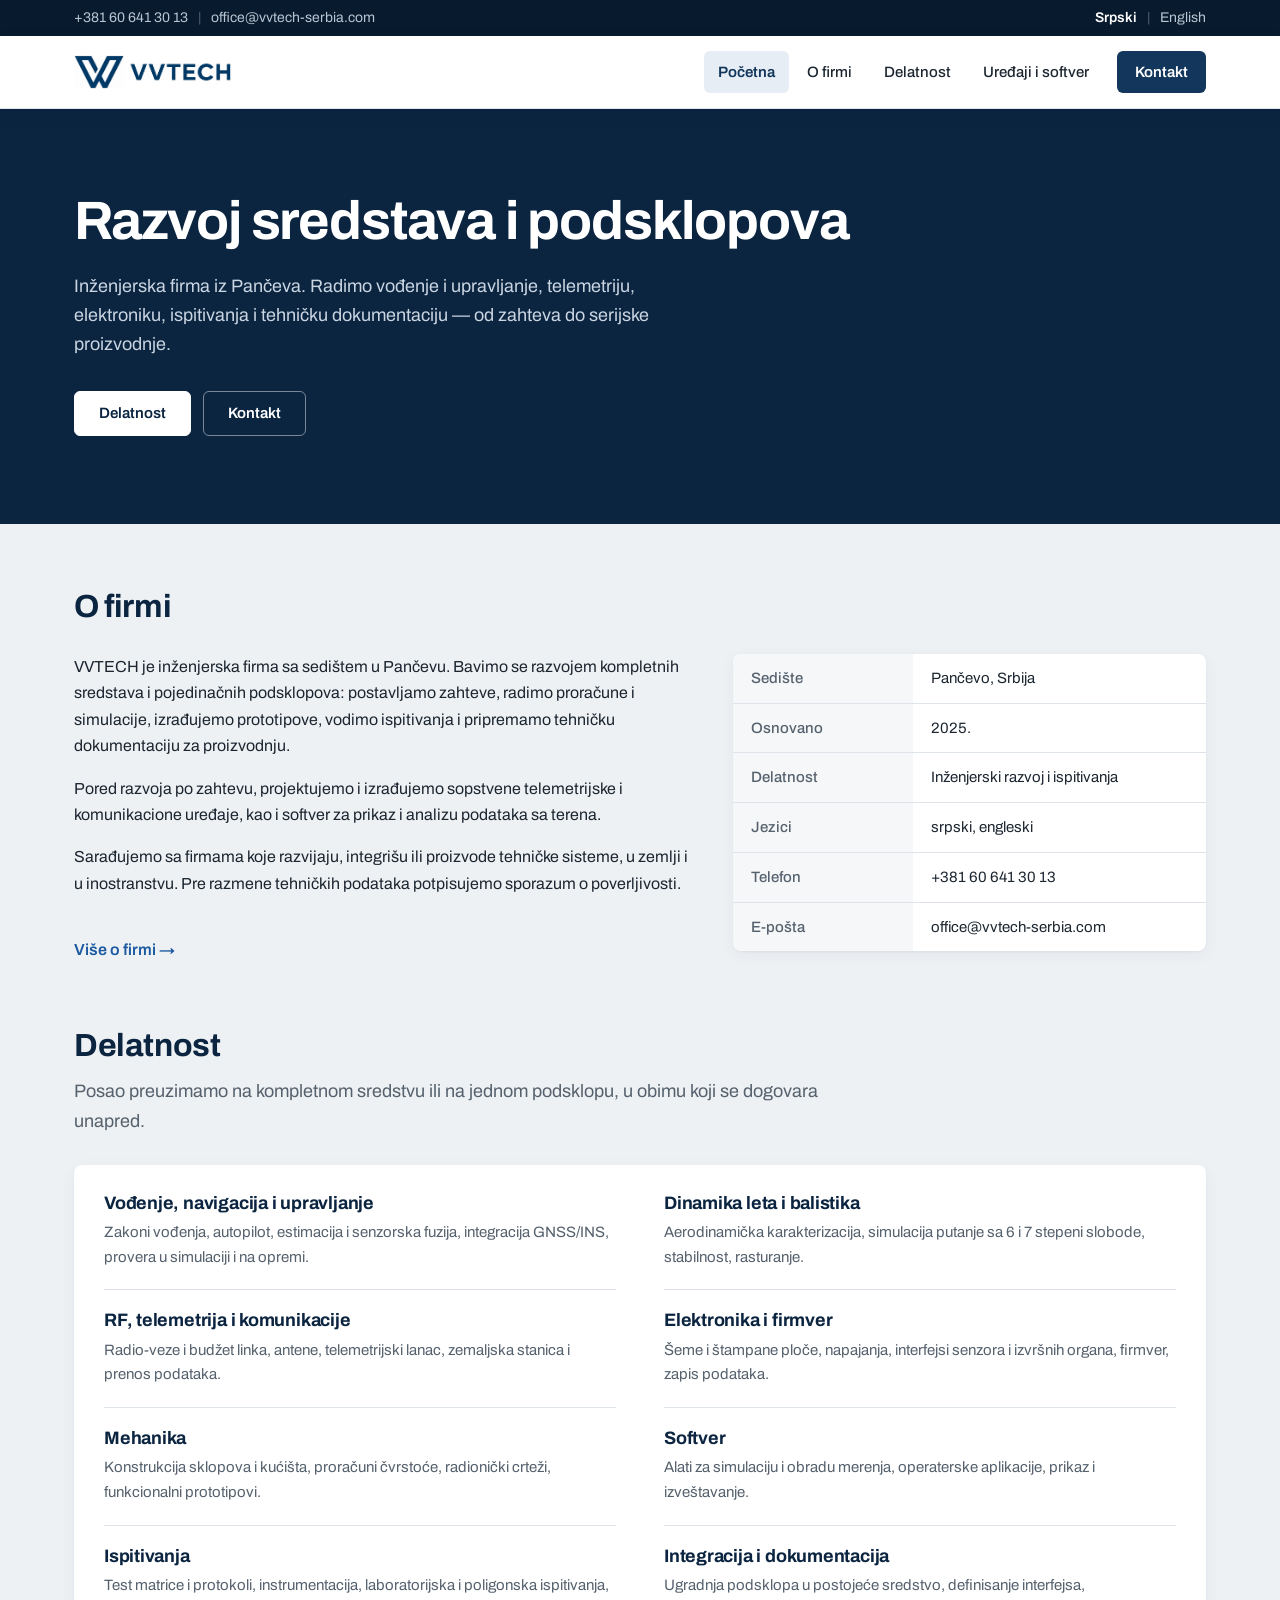
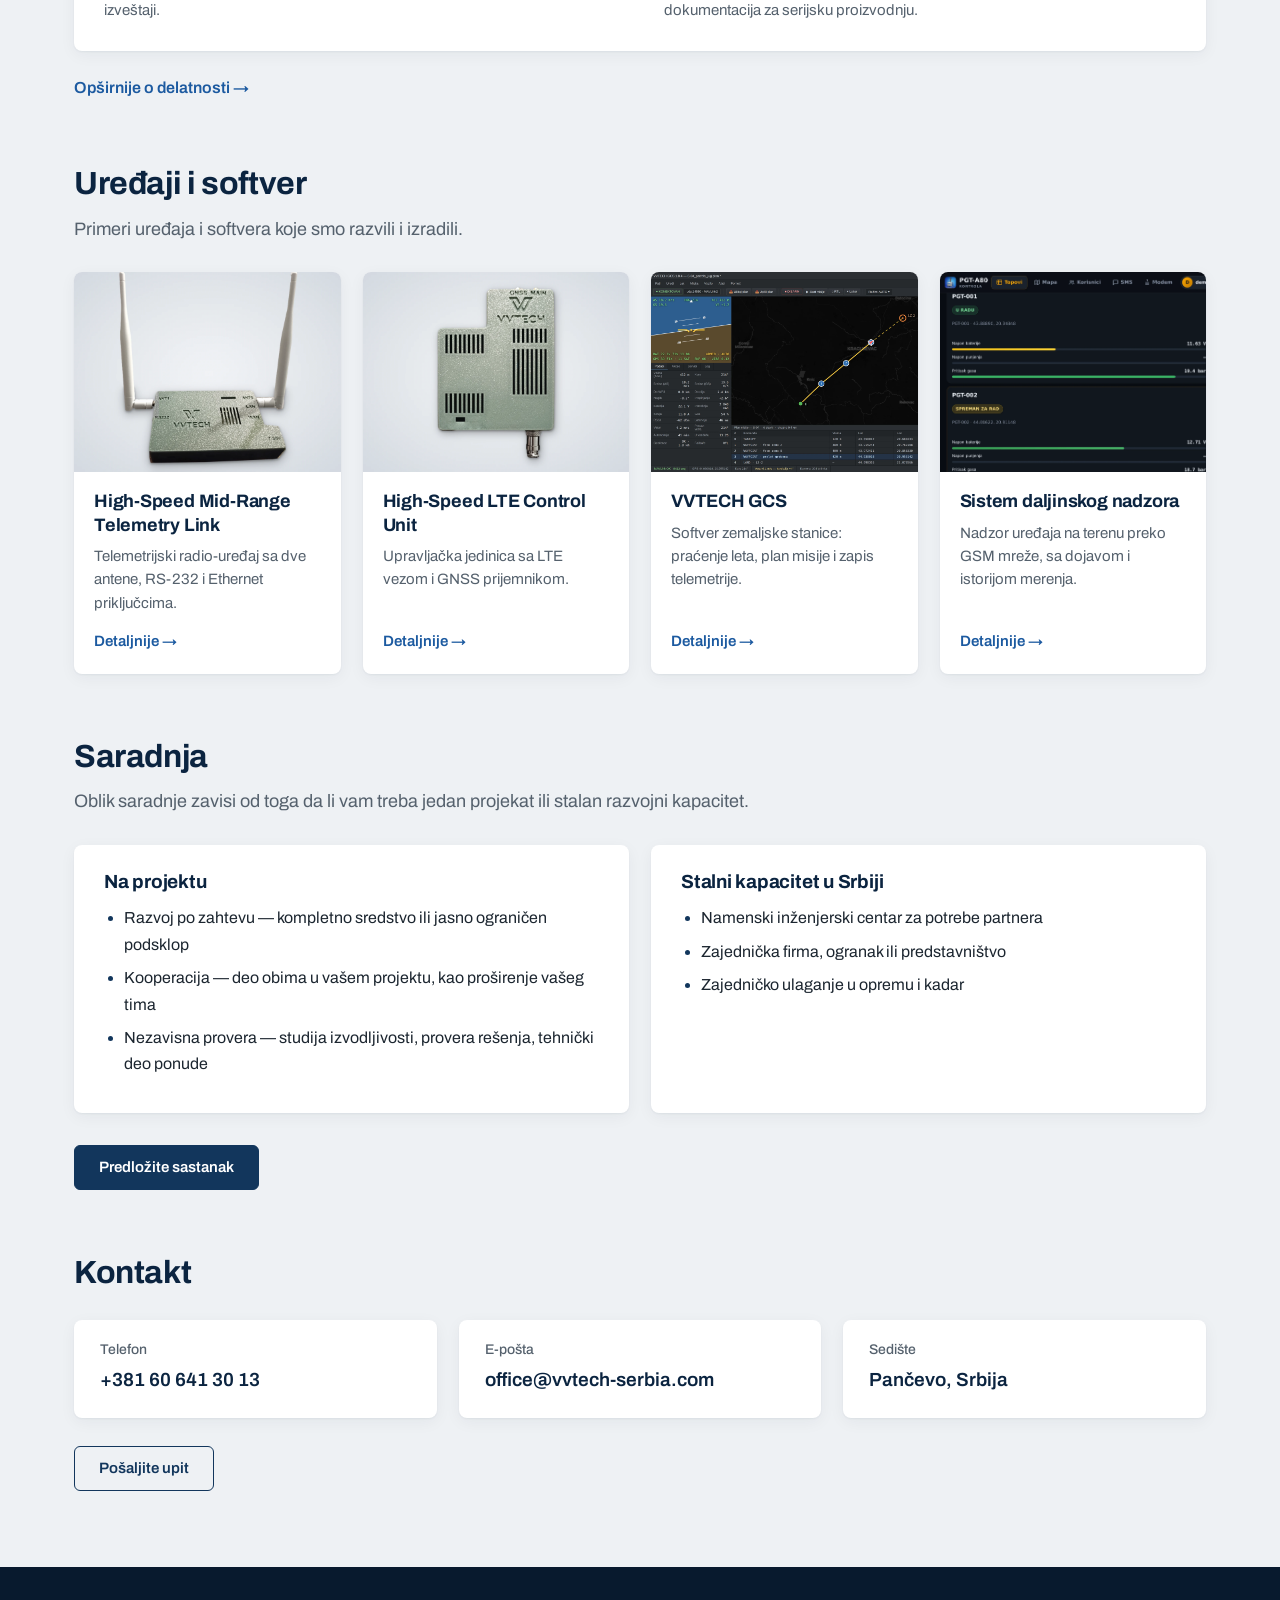
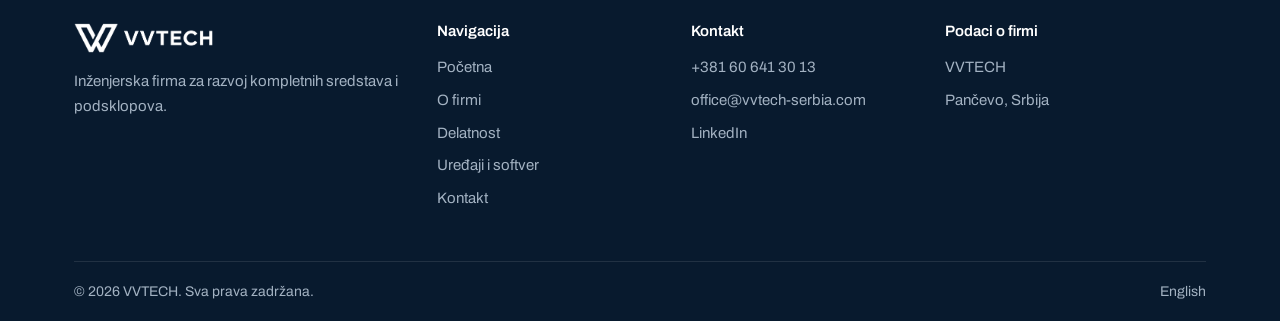
==== commit 735e0ece: "Početna: uvodni deo bez fotografije uređaja" ====
--- a/index.html
+++ b/index.html
@@ -23,7 +23,7 @@
 <link rel="preconnect" href="https://fonts.googleapis.com">
 <link rel="preconnect" href="https://fonts.gstatic.com" crossorigin>
 <link href="https://fonts.googleapis.com/css2?family=Archivo:wght@400;500;600;700&display=swap" rel="stylesheet">
-<link rel="stylesheet" href="css/style.css?v=14">
+<link rel="stylesheet" href="css/style.css?v=15">
 </head>
 <body>
 <a href="#sadrzaj" class="skip">Preskoči na sadržaj</a>
@@ -66,10 +66,6 @@
           <a class="btn btn-outline" href="kontakt/">Kontakt</a>
         </div>
       </div>
-      <figure class="hero-img">
-        <img src="assets/products/hs-mid-range-telemetry-isecak.webp" alt="Telemetrijski uređaj VVTECH sa dve antene" width="1500" height="1522">
-        <figcaption>High-Speed Mid-Range Telemetry Link</figcaption>
-      </figure>
     </div>
   </section>
 
@@ -263,6 +259,6 @@
     </div>
   </div>
 </footer>
-<script src="js/main.js?v=14"></script>
+<script src="js/main.js?v=15"></script>
 </body>
 </html>
--- a/css/style.css
+++ b/css/style.css
@@ -99,19 +99,16 @@
 
 /* ---------- uvodni deo pocetne ---------- */
 
-.hero { background: var(--navy-dark); color: #fff; overflow: hidden; }
-.hero .container { display: grid; grid-template-columns: 1.08fr 0.92fr; gap: 36px; align-items: end; padding-top: 56px; }
-.hero-text { align-self: center; padding-bottom: 64px; }
-.hero h1 { color: #fff; font-size: 50px; line-height: 1.08; letter-spacing: -0.022em; margin-bottom: 20px; }
-.hero p { font-size: 18px; line-height: 1.6; color: #c9d5e1; max-width: 29em; margin-bottom: 30px; }
+.hero { background: var(--navy-dark); color: #fff; }
+.hero .container { padding-top: 84px; padding-bottom: 88px; }
+.hero-text { max-width: 860px; }
+.hero h1 { color: #fff; font-size: 54px; line-height: 1.08; letter-spacing: -0.022em; margin-bottom: 22px; }
+.hero p { font-size: 18px; line-height: 1.6; color: #c9d5e1; max-width: 35em; margin-bottom: 32px; }
 .hero-buttons { display: flex; flex-wrap: wrap; gap: 12px; }
 .hero .btn { background: #fff; border-color: #fff; color: var(--navy-dark); }
 .hero .btn:hover { background: #dfe7ef; border-color: #dfe7ef; }
 .hero .btn-outline { background: transparent; border-color: rgba(255, 255, 255, 0.45); color: #fff; }
 .hero .btn-outline:hover { background: rgba(255, 255, 255, 0.1); border-color: #fff; color: #fff; }
-.hero-img { margin: 0; }
-.hero-img img { width: 100%; max-width: 500px; margin: 0 auto; }
-.hero-img figcaption { text-align: center; font-size: 14px; color: #92a5b9; padding: 2px 0 20px; }
 
 /* ---------- sekcije ---------- */
 
@@ -242,10 +239,8 @@
   .menu a { padding: 12px 14px; }
   .menu .cta { margin: 6px 0 0; }
   .menu .cta a { text-align: center; }
-  .hero .container { grid-template-columns: 1fr; padding-top: 44px; }
-  .hero-text { padding-bottom: 8px; }
+  .hero .container { padding-top: 52px; padding-bottom: 56px; }
   .hero h1 { font-size: 36px; }
-  .hero-img img { max-width: 380px; }
   .two, .lists, .contact-page, .product { grid-template-columns: 1fr; gap: 24px; }
   .areas { grid-template-columns: 1fr; padding: 4px 22px; }
   .area:nth-last-child(2) { border-bottom: 1px solid var(--line); }
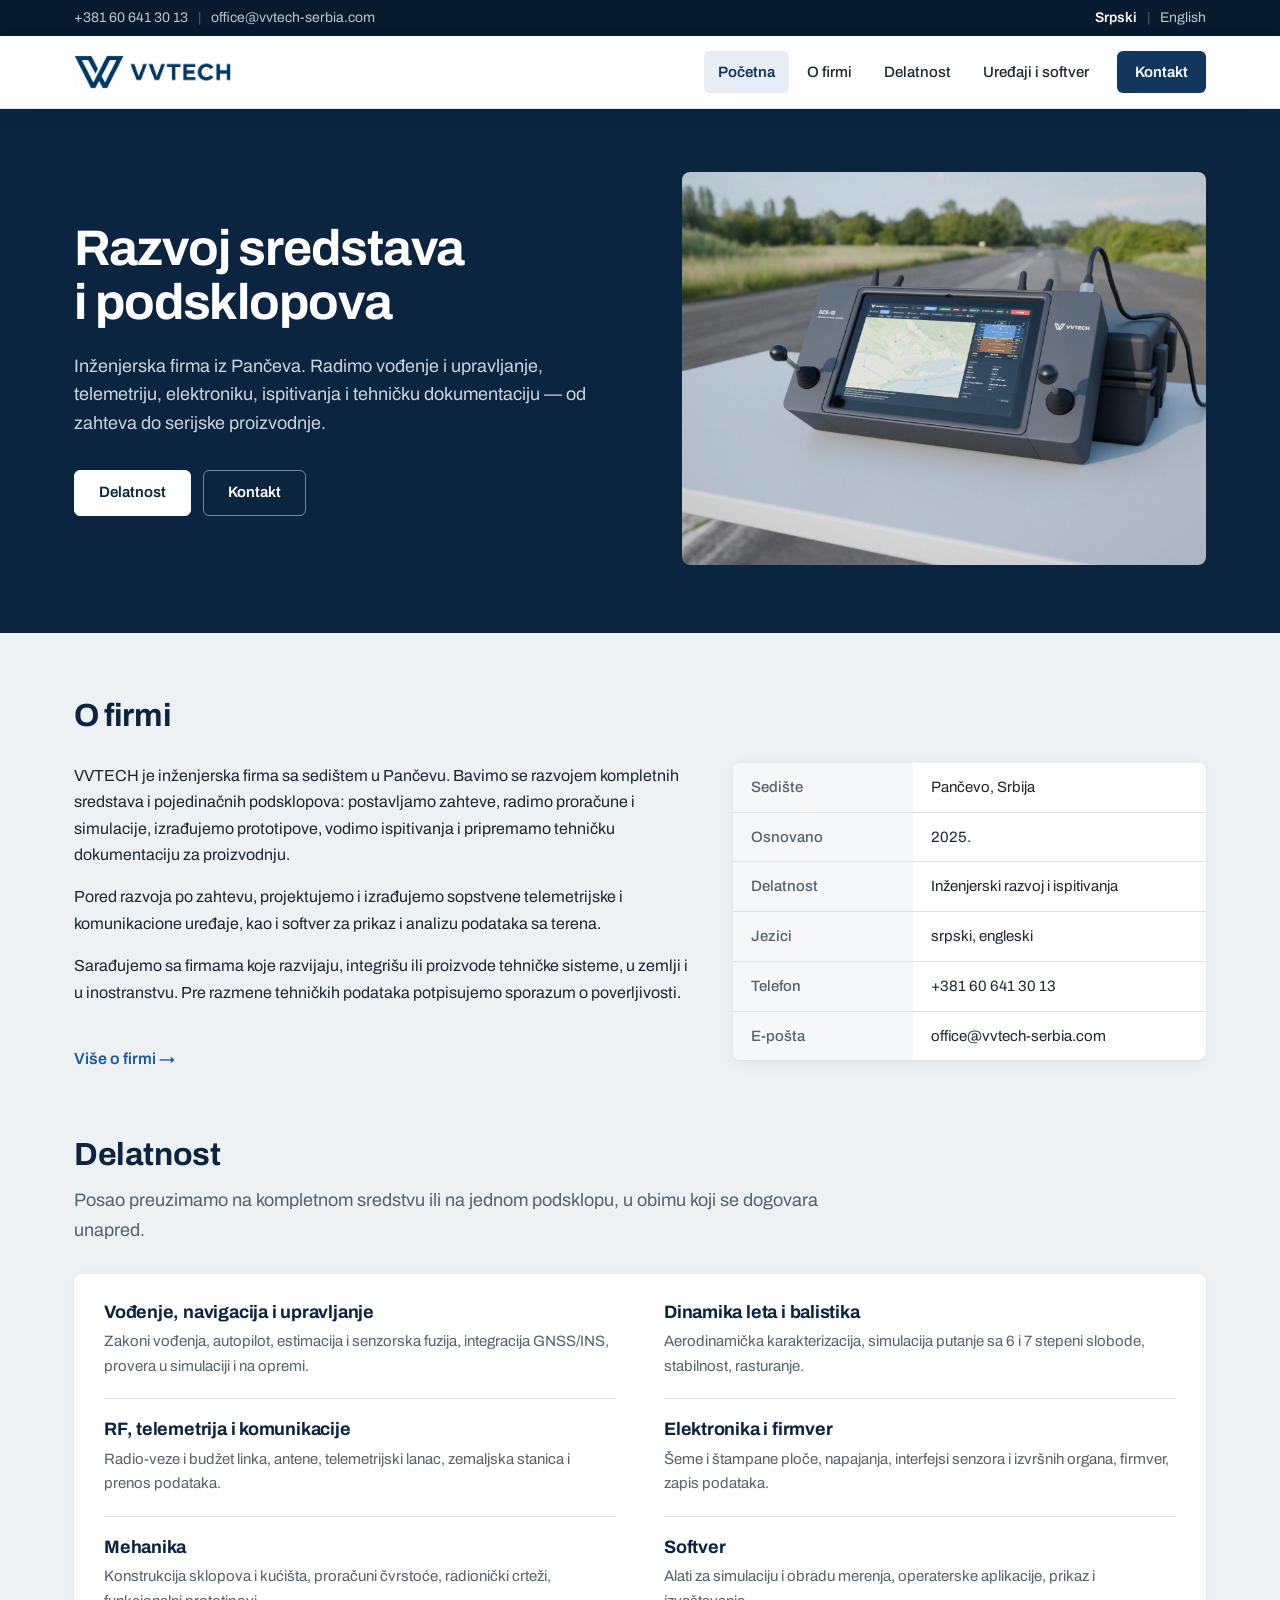
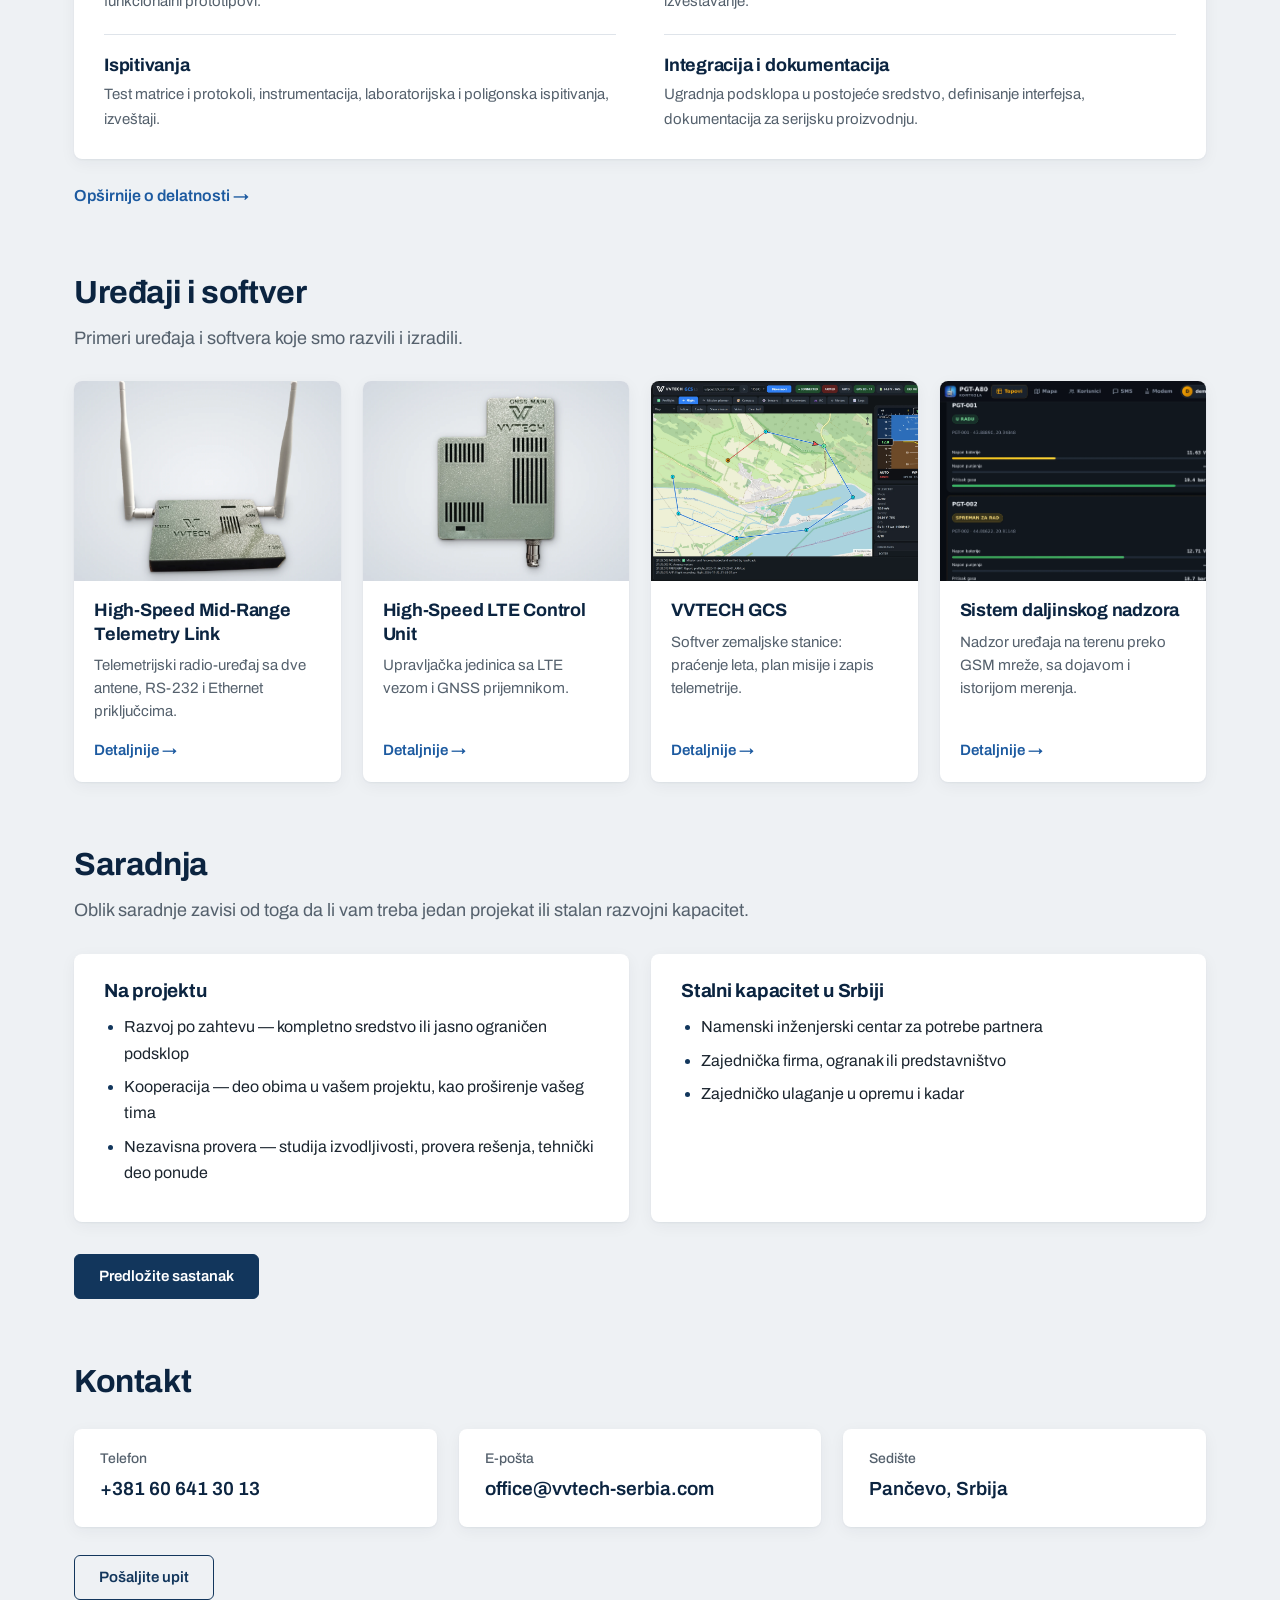
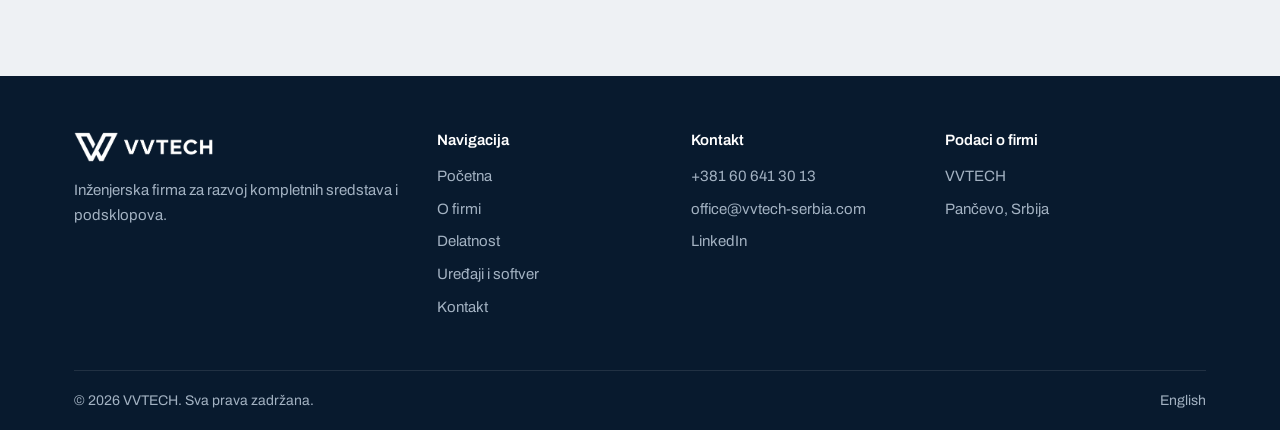
==== commit 43d12b14: "Početna sa prikazom zemaljske stanice, odeljak „U razvoju“ i nov snimak softvera - početna: prikaz p" ====
--- a/index.html
+++ b/index.html
@@ -23,7 +23,7 @@
 <link rel="preconnect" href="https://fonts.googleapis.com">
 <link rel="preconnect" href="https://fonts.gstatic.com" crossorigin>
 <link href="https://fonts.googleapis.com/css2?family=Archivo:wght@400;500;600;700&display=swap" rel="stylesheet">
-<link rel="stylesheet" href="css/style.css?v=15">
+<link rel="stylesheet" href="css/style.css?v=17">
 </head>
 <body>
 <a href="#sadrzaj" class="skip">Preskoči na sadržaj</a>
@@ -66,6 +66,11 @@
           <a class="btn btn-outline" href="kontakt/">Kontakt</a>
         </div>
       </div>
+      <!-- hero-fig -->
+      <figure class="hero-photo">
+        <a href="projekti/#zemaljska-stanica"><img src="assets/products/zemaljska-stanica.webp" alt="Prenosna zemaljska stanica sa dve komandne palice, prikaz na pisti" width="1600" height="1200"></a>
+      </figure>
+      <!-- /hero-fig -->
     </div>
   </section>
 
@@ -160,7 +165,7 @@
           </div>
         </a>
         <a class="tile" href="projekti/#gcs">
-          <img src="assets/projects/gnc.webp?v=13" alt="Zemaljska stanica VVTECH GCS" width="2400" height="1500" loading="lazy">
+          <img src="assets/projects/gnc.webp?v=16" alt="Zemaljska stanica VVTECH GCS" width="2400" height="1500" loading="lazy">
           <div class="tile-body">
             <h3>VVTECH GCS</h3>
             <p>Softver zemaljske stanice: praćenje leta, plan misije i zapis telemetrije.</p>
@@ -259,6 +264,6 @@
     </div>
   </div>
 </footer>
-<script src="js/main.js?v=15"></script>
+<script src="js/main.js?v=17"></script>
 </body>
 </html>
--- a/css/style.css
+++ b/css/style.css
@@ -100,15 +100,19 @@
 /* ---------- uvodni deo pocetne ---------- */
 
 .hero { background: var(--navy-dark); color: #fff; }
-.hero .container { padding-top: 84px; padding-bottom: 88px; }
-.hero-text { max-width: 860px; }
-.hero h1 { color: #fff; font-size: 54px; line-height: 1.08; letter-spacing: -0.022em; margin-bottom: 22px; }
+.hero .container { display: grid; grid-template-columns: 1fr 0.95fr; gap: 56px; align-items: center; padding-top: 64px; padding-bottom: 68px; }
+.hero h1 { color: #fff; font-size: 50px; line-height: 1.08; letter-spacing: -0.022em; margin-bottom: 22px; }
 .hero p { font-size: 18px; line-height: 1.6; color: #c9d5e1; max-width: 35em; margin-bottom: 32px; }
 .hero-buttons { display: flex; flex-wrap: wrap; gap: 12px; }
 .hero .btn { background: #fff; border-color: #fff; color: var(--navy-dark); }
 .hero .btn:hover { background: #dfe7ef; border-color: #dfe7ef; }
 .hero .btn-outline { background: transparent; border-color: rgba(255, 255, 255, 0.45); color: #fff; }
 .hero .btn-outline:hover { background: rgba(255, 255, 255, 0.1); border-color: #fff; color: #fff; }
+
+.hero-photo { margin: 0; }
+.hero-photo a { display: block; }
+.hero-photo img { width: 100%; height: auto; border-radius: var(--radius); }
+.hero-photo figcaption { margin-top: 10px; font-size: 14px; color: #92a5b9; }
 
 /* ---------- sekcije ---------- */
 
@@ -190,6 +194,9 @@
 table.grid thead th:first-child { border-top-left-radius: var(--radius); }
 table.grid thead th:last-child { border-top-right-radius: var(--radius); }
 table.grid tbody th { font-weight: 600; background: var(--cell); white-space: nowrap; }
+table.grid.wrap tbody th { white-space: normal; min-width: 190px; }
+table.grid.wrap td:nth-child(2), table.grid.wrap td:nth-child(4) { white-space: nowrap; }
+table.grid.wrap td:nth-child(3) { min-width: 260px; }
 
 .product { display: grid; grid-template-columns: 5fr 6fr; gap: 40px; padding: 28px; margin-bottom: 22px; align-items: start; scroll-margin-top: 92px; }
 .product figure { margin: 0; }
@@ -239,7 +246,8 @@
   .menu a { padding: 12px 14px; }
   .menu .cta { margin: 6px 0 0; }
   .menu .cta a { text-align: center; }
-  .hero .container { padding-top: 52px; padding-bottom: 56px; }
+  .hero .container { grid-template-columns: 1fr; gap: 36px; padding-top: 48px; padding-bottom: 48px; }
+  .hero-photo { max-width: 640px; }
   .hero h1 { font-size: 36px; }
   .two, .lists, .contact-page, .product { grid-template-columns: 1fr; gap: 24px; }
   .areas { grid-template-columns: 1fr; padding: 4px 22px; }
@@ -265,6 +273,20 @@
   .contact-page form { padding: 22px; }
 }
 
+@media (max-width: 760px) {
+  /* tabela "U razvoju" na telefonu: svaki red kao blok, bez vodoravnog pomeranja */
+  table.grid.wrap, table.grid.wrap tbody { display: block; }
+  table.grid.wrap thead { display: none; }
+  table.grid.wrap tr { display: flex; flex-wrap: wrap; gap: 2px 8px; padding: 15px 18px; border-bottom: 1px solid var(--line); }
+  table.grid.wrap tr:last-child { border-bottom: 0; }
+  table.grid.wrap tbody th, table.grid.wrap td { display: block; padding: 0; border: 0; background: none; min-width: 0; white-space: normal; }
+  table.grid.wrap tbody th { flex: 0 0 100%; order: 1; font-size: 16px; }
+  table.grid.wrap td:nth-child(2) { order: 2; color: var(--muted); font-size: 14px; }
+  table.grid.wrap td:nth-child(4) { order: 3; color: var(--muted); font-size: 14px; }
+  table.grid.wrap td:nth-child(4)::before { content: "· "; }
+  table.grid.wrap td:nth-child(3) { flex: 0 0 100%; order: 4; margin-top: 5px; min-width: 0; }
+}
+
 @media (prefers-reduced-motion: reduce) {
   html { scroll-behavior: auto; }
   * { transition: none !important; }
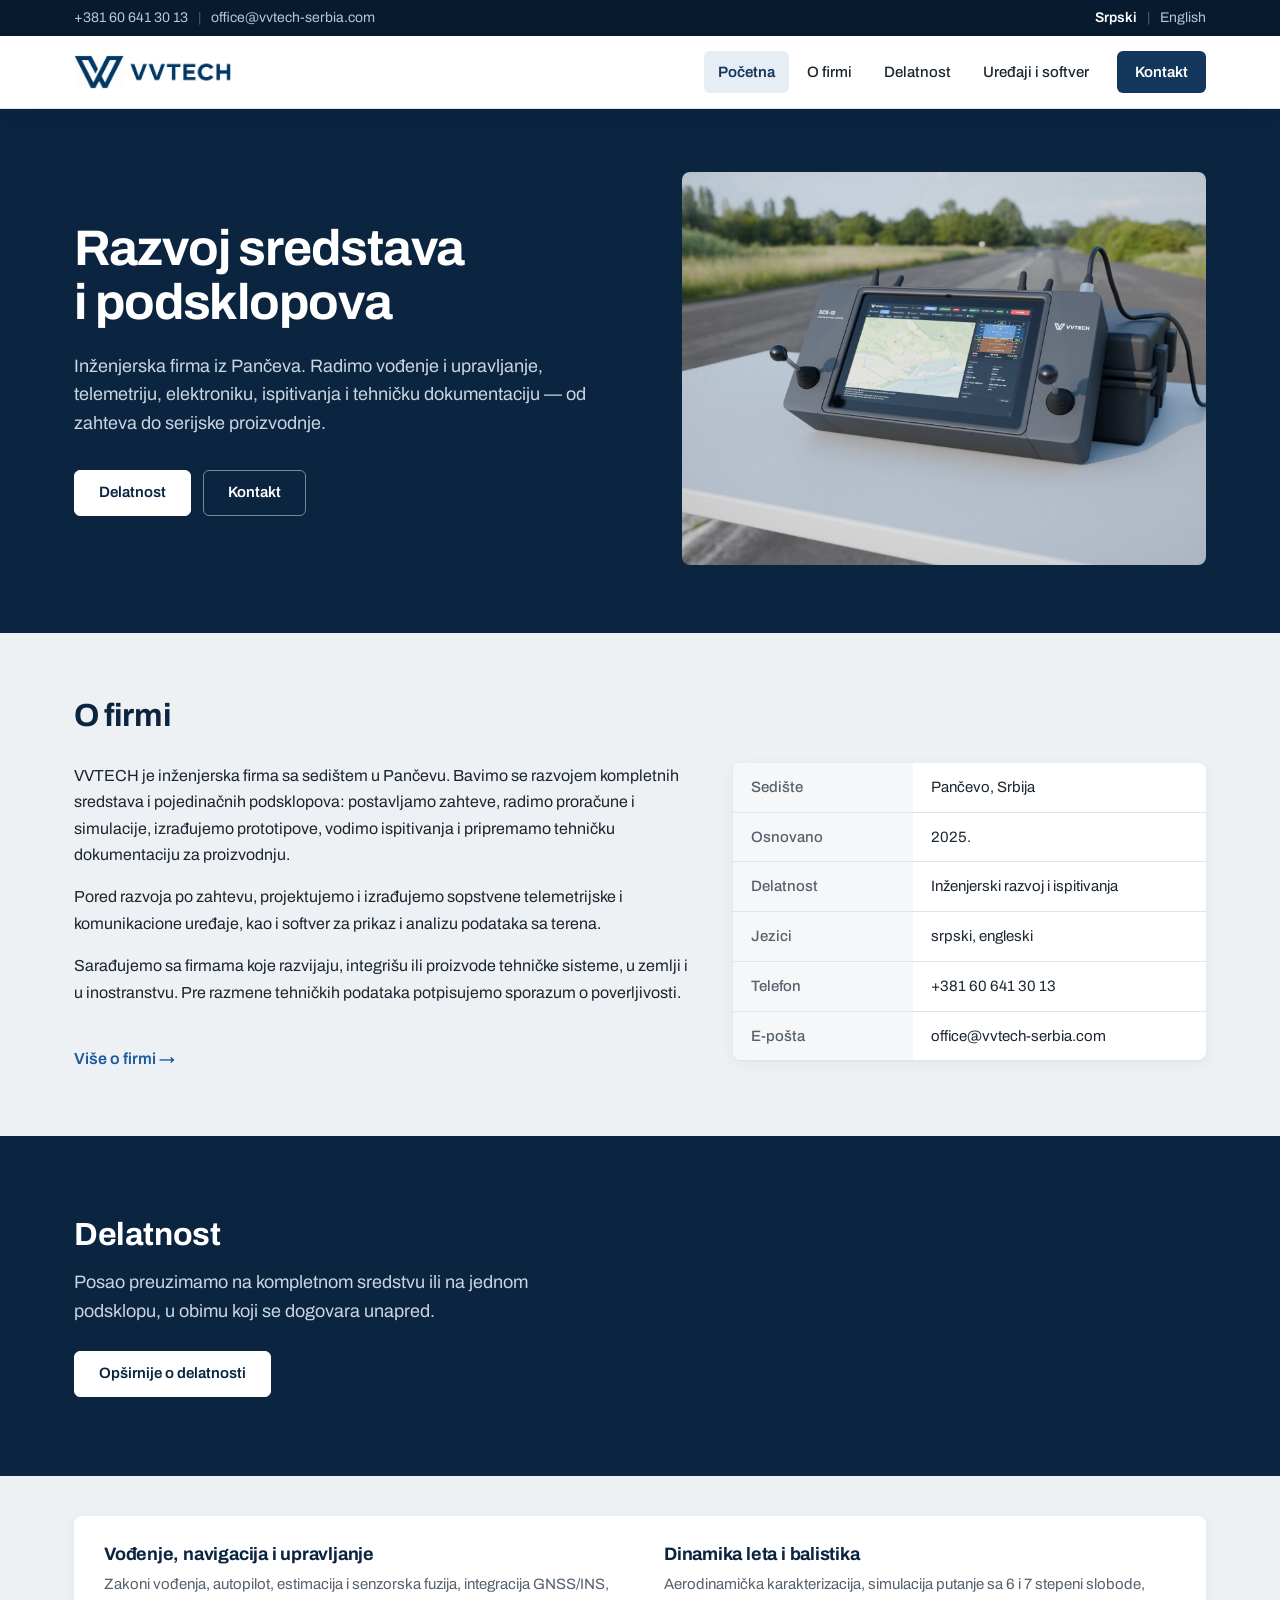
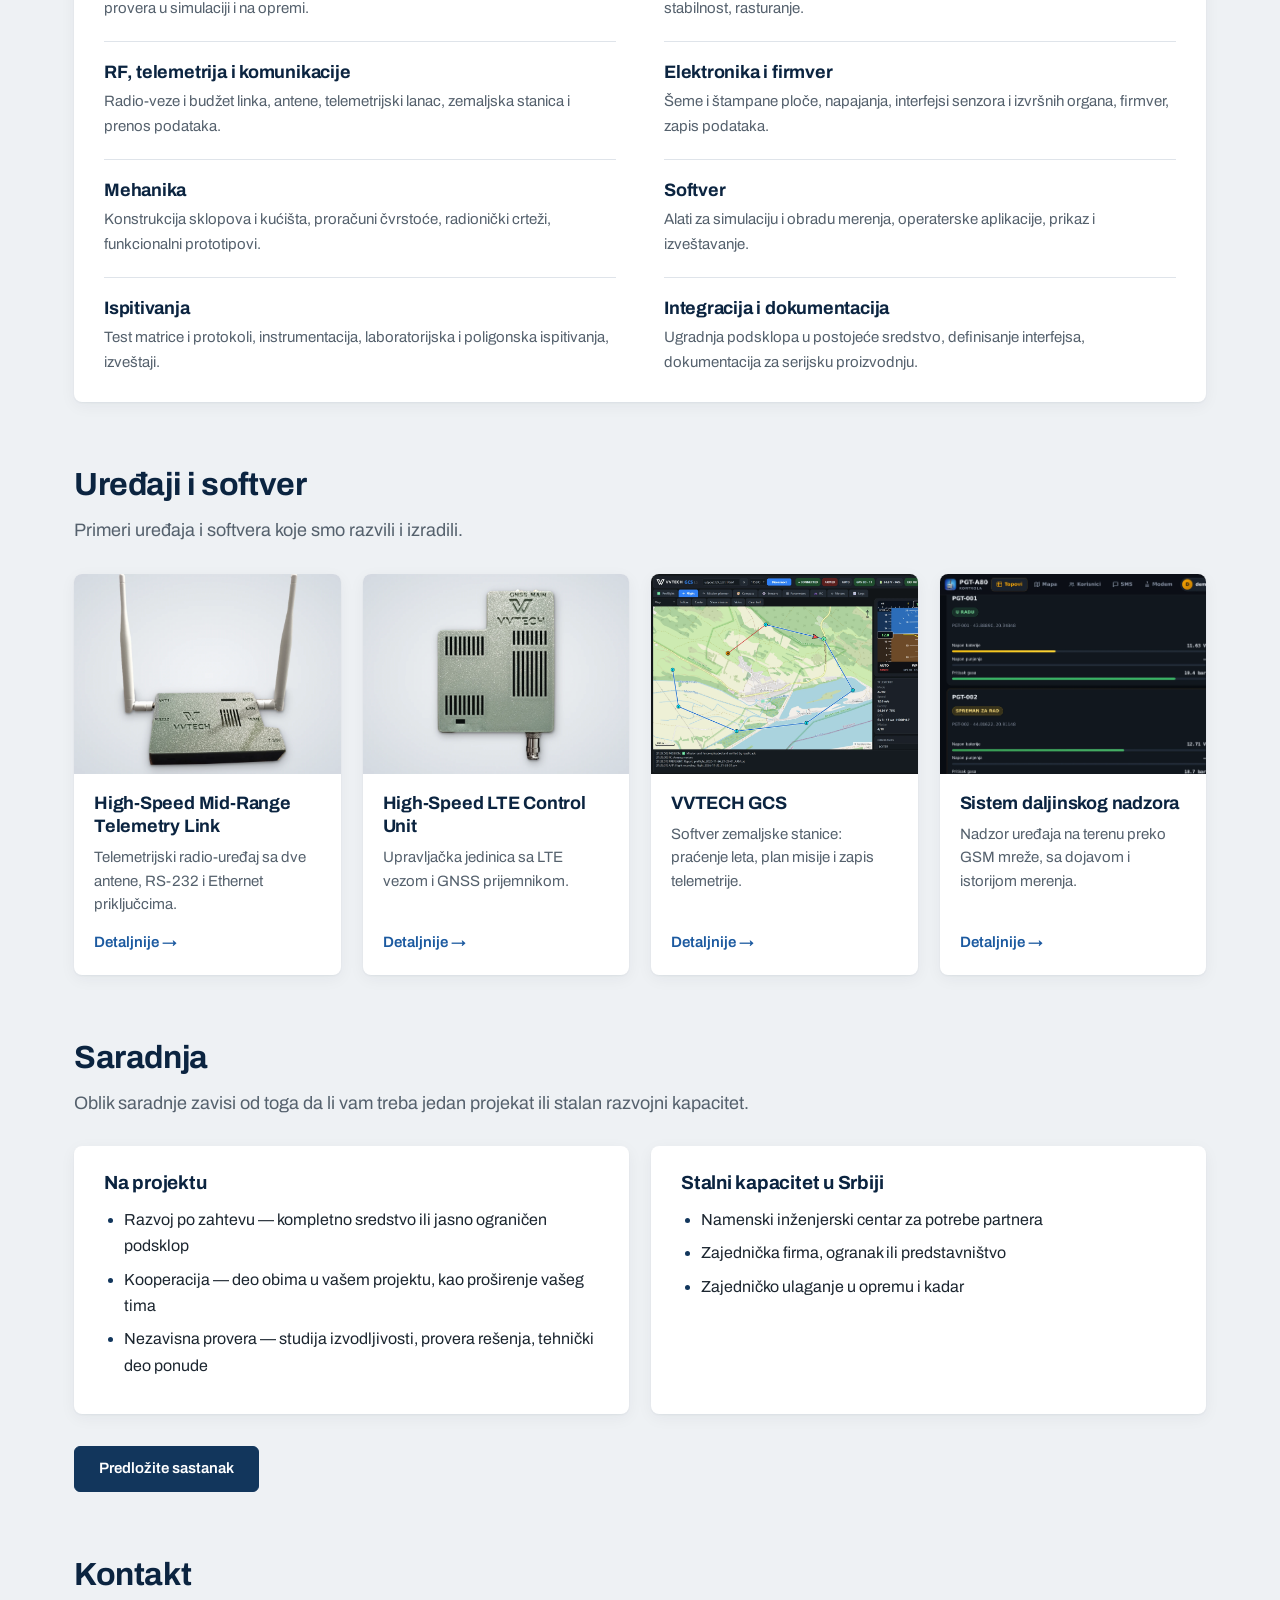
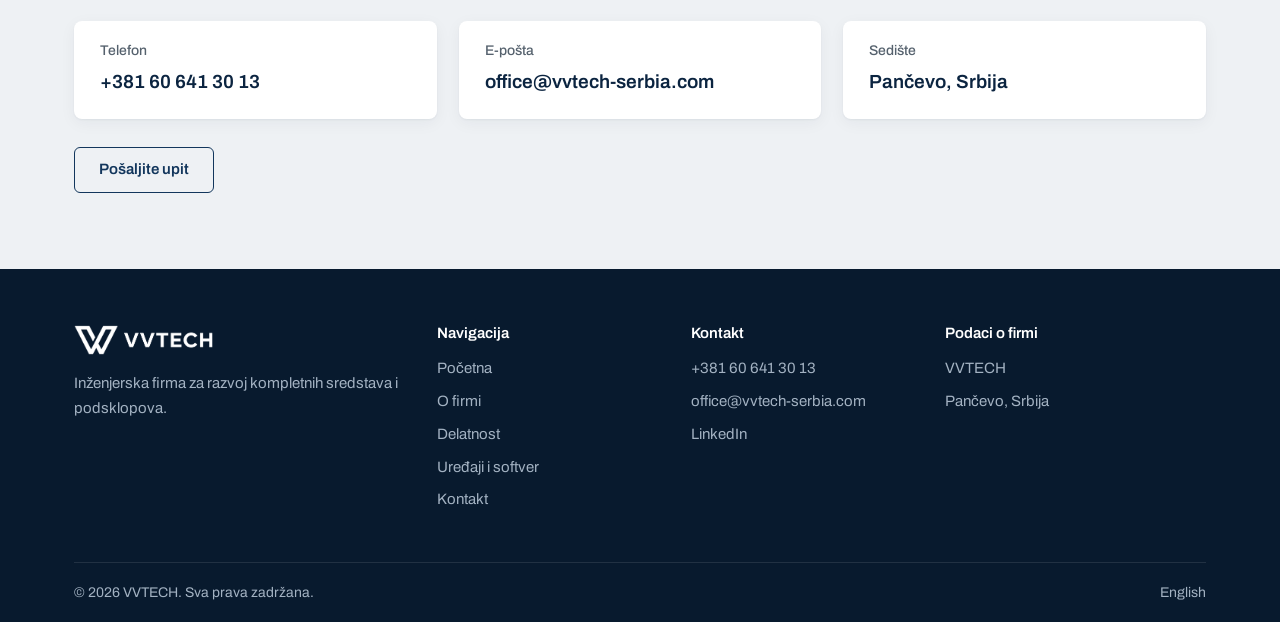
==== commit b9fbec09: "Početna: animirana raketa u pojasu „Delatnost“" ====
--- a/index.html
+++ b/index.html
@@ -23,7 +23,7 @@
 <link rel="preconnect" href="https://fonts.googleapis.com">
 <link rel="preconnect" href="https://fonts.gstatic.com" crossorigin>
 <link href="https://fonts.googleapis.com/css2?family=Archivo:wght@400;500;600;700&display=swap" rel="stylesheet">
-<link rel="stylesheet" href="css/style.css?v=17">
+<link rel="stylesheet" href="css/style.css?v=20">
 </head>
 <body>
 <a href="#sadrzaj" class="skip">Preskoči na sadržaj</a>
@@ -100,12 +100,21 @@
     </div>
   </section>
 
-  <section class="section">
-    <div class="container">
-      <h2>Delatnost</h2>
-      <p class="intro">Posao preuzimamo na kompletnom sredstvu ili na jednom podsklopu, u obimu koji se
-        dogovara unapred.</p>
-      <div class="areas body">
+  <section class="band">
+    <div class="container">
+      <div class="band-text">
+        <h2>Delatnost</h2>
+        <p>Posao preuzimamo na kompletnom sredstvu ili na jednom podsklopu, u obimu koji se
+          dogovara unapred.</p>
+        <a class="btn" href="usluge/">Opširnije o delatnosti</a>
+      </div>
+      <div class="band-anim"><canvas id="raketa" aria-hidden="true"></canvas></div>
+    </div>
+  </section>
+
+  <section class="section after-band">
+    <div class="container">
+      <div class="areas">
         <div class="area">
           <h3>Vođenje, navigacija i upravljanje</h3>
           <p>Zakoni vođenja, autopilot, estimacija i senzorska fuzija, integracija GNSS/INS, provera u simulaciji i na opremi.</p>
@@ -139,7 +148,6 @@
           <p>Ugradnja podsklopa u postojeće sredstvo, definisanje interfejsa, dokumentacija za serijsku proizvodnju.</p>
         </div>
       </div>
-      <a class="more-link" href="usluge/">Opširnije o delatnosti &rarr;</a>
     </div>
   </section>
 
@@ -223,6 +231,7 @@
     </div>
   </section>
 
+  <script src="js/raketa.js?v=20" defer></script>
 </main>
 
 <footer class="footer">
@@ -264,6 +273,6 @@
     </div>
   </div>
 </footer>
-<script src="js/main.js?v=17"></script>
+<script src="js/main.js?v=20"></script>
 </body>
 </html>
--- a/css/style.css
+++ b/css/style.css
@@ -114,6 +114,19 @@
 .hero-photo img { width: 100%; height: auto; border-radius: var(--radius); }
 .hero-photo figcaption { margin-top: 10px; font-size: 14px; color: #92a5b9; }
 
+/* ---------- tamni pojas sa animacijom ---------- */
+
+.band { background: var(--navy-dark); color: #fff; margin-top: 64px; overflow: hidden; }
+.band .container { display: grid; grid-template-columns: 0.9fr 1.1fr; gap: 32px; align-items: center; }
+.band-text { padding: 56px 0; }
+.band h2 { color: #fff; font-size: 32px; }
+.band p { margin: 14px 0 26px; font-size: 18px; line-height: 1.6; color: #c9d5e1; max-width: 26em; }
+.band .btn { background: #fff; border-color: #fff; color: var(--navy-dark); }
+.band .btn:hover { background: #dfe7ef; border-color: #dfe7ef; }
+.band-anim { position: relative; height: 340px; }
+.band-anim canvas { position: absolute; inset: 0; display: block; }
+.section.after-band { padding-top: 40px; }
+
 /* ---------- sekcije ---------- */
 
 .section { padding: 64px 0 0; }
@@ -151,6 +164,10 @@
 .tile h3 { font-size: 18px; line-height: 1.3; }
 .tile p { margin: 8px 0 14px; font-size: 15px; color: var(--muted); line-height: 1.55; }
 .tile .more { margin-top: auto; font-weight: 600; font-size: 15px; color: var(--link); }
+.tiles.three { grid-template-columns: repeat(3, 1fr); margin: 0 0 22px; }
+.content .tile h3 { margin: 0; }
+.tile.static:hover { transform: none; box-shadow: var(--shadow); }
+.tile .state { margin-top: auto; font-size: 14px; color: var(--muted); }
 
 .lists { display: grid; grid-template-columns: 1fr 1fr; gap: 22px; }
 .lists > div { padding: 26px 30px 28px; }
@@ -248,11 +265,15 @@
   .menu .cta a { text-align: center; }
   .hero .container { grid-template-columns: 1fr; gap: 36px; padding-top: 48px; padding-bottom: 48px; }
   .hero-photo { max-width: 640px; }
+  .band .container { grid-template-columns: 1fr; gap: 0; }
+  .band-text { padding: 44px 0 8px; }
+  .band-anim { height: 260px; }
   .hero h1 { font-size: 36px; }
   .two, .lists, .contact-page, .product { grid-template-columns: 1fr; gap: 24px; }
   .areas { grid-template-columns: 1fr; padding: 4px 22px; }
   .area:nth-last-child(2) { border-bottom: 1px solid var(--line); }
   .tiles { grid-template-columns: 1fr 1fr; }
+  .tiles.three { grid-template-columns: 1fr 1fr; }
   .contact-cols { grid-template-columns: 1fr; gap: 14px; }
   .block { grid-template-columns: 1fr; padding: 22px 22px; }
   .product { padding: 20px; }
@@ -264,6 +285,7 @@
 
 @media (max-width: 560px) {
   .tiles { grid-template-columns: 1fr; }
+  .tiles.three { grid-template-columns: 1fr; }
   .form-row { grid-template-columns: 1fr; }
   .footer .cols { grid-template-columns: 1fr; gap: 28px; }
   .topbar .container { justify-content: center; padding-top: 6px; padding-bottom: 6px; }
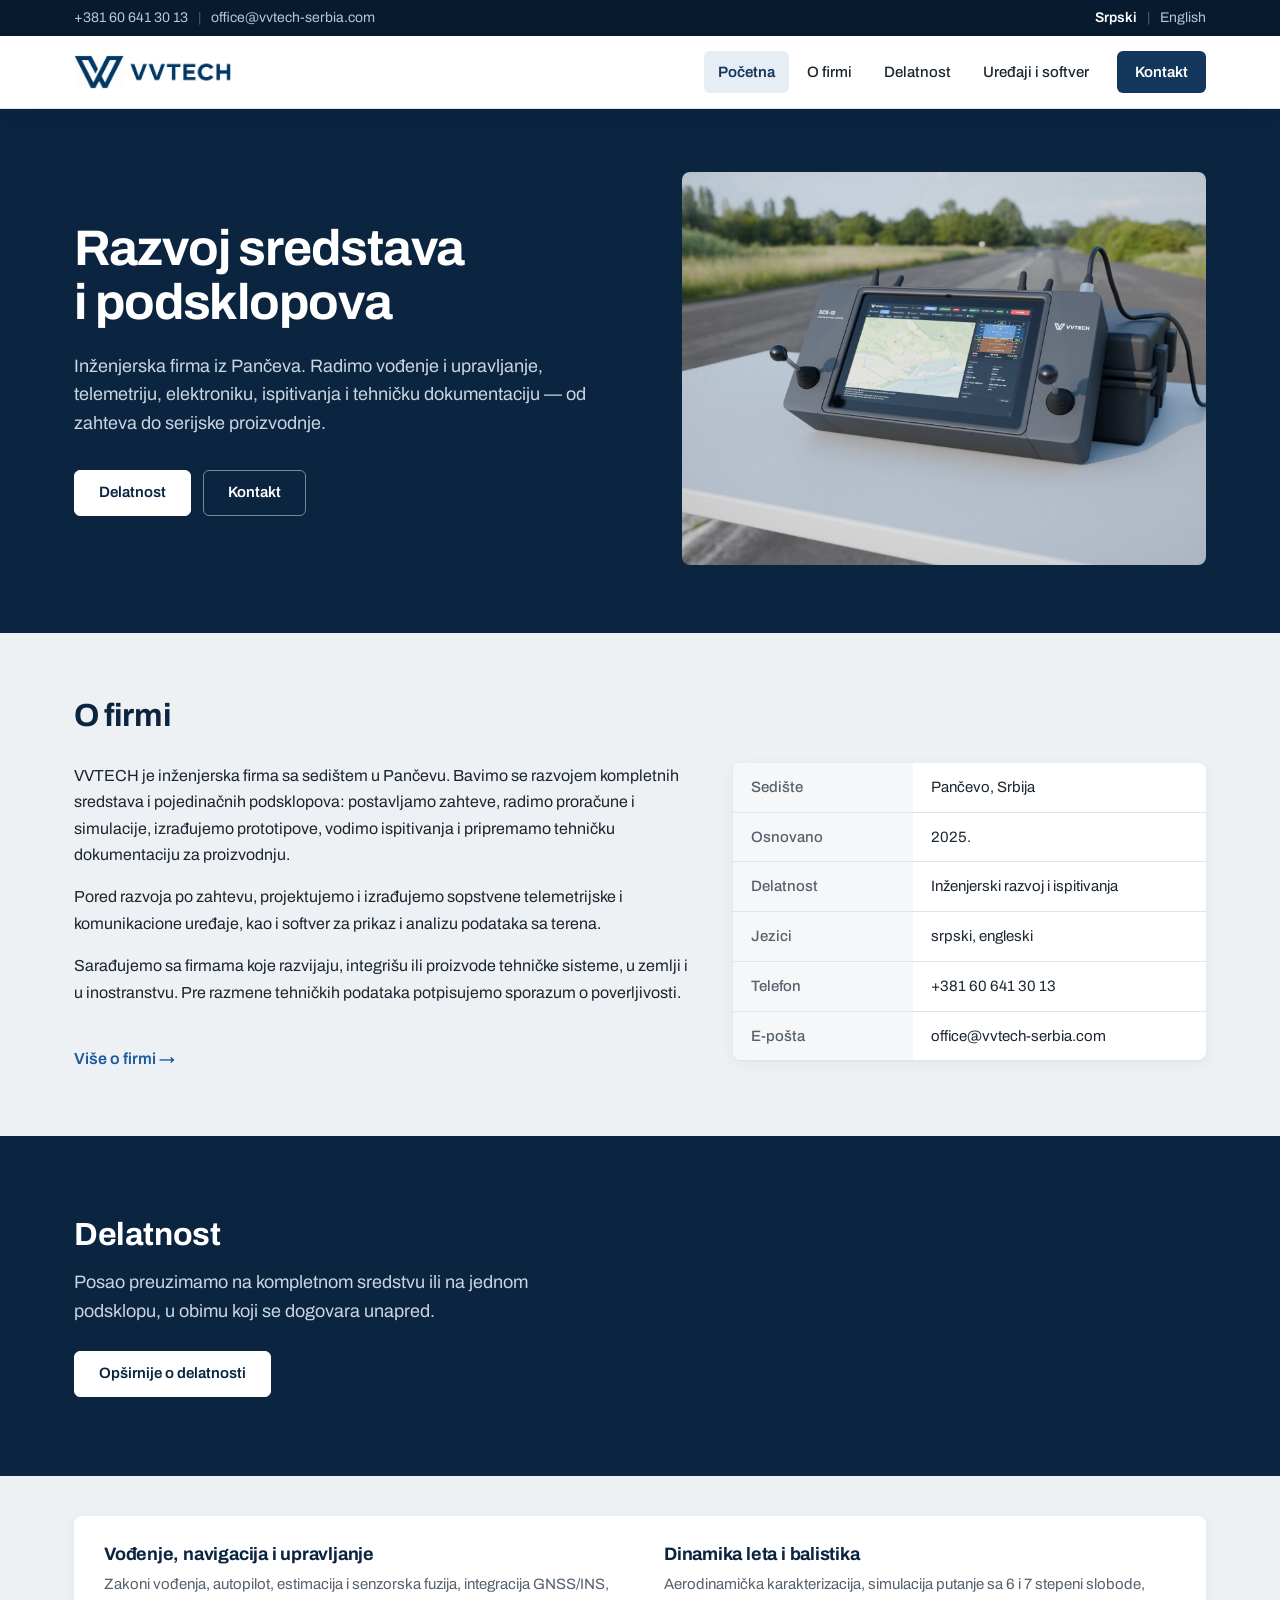
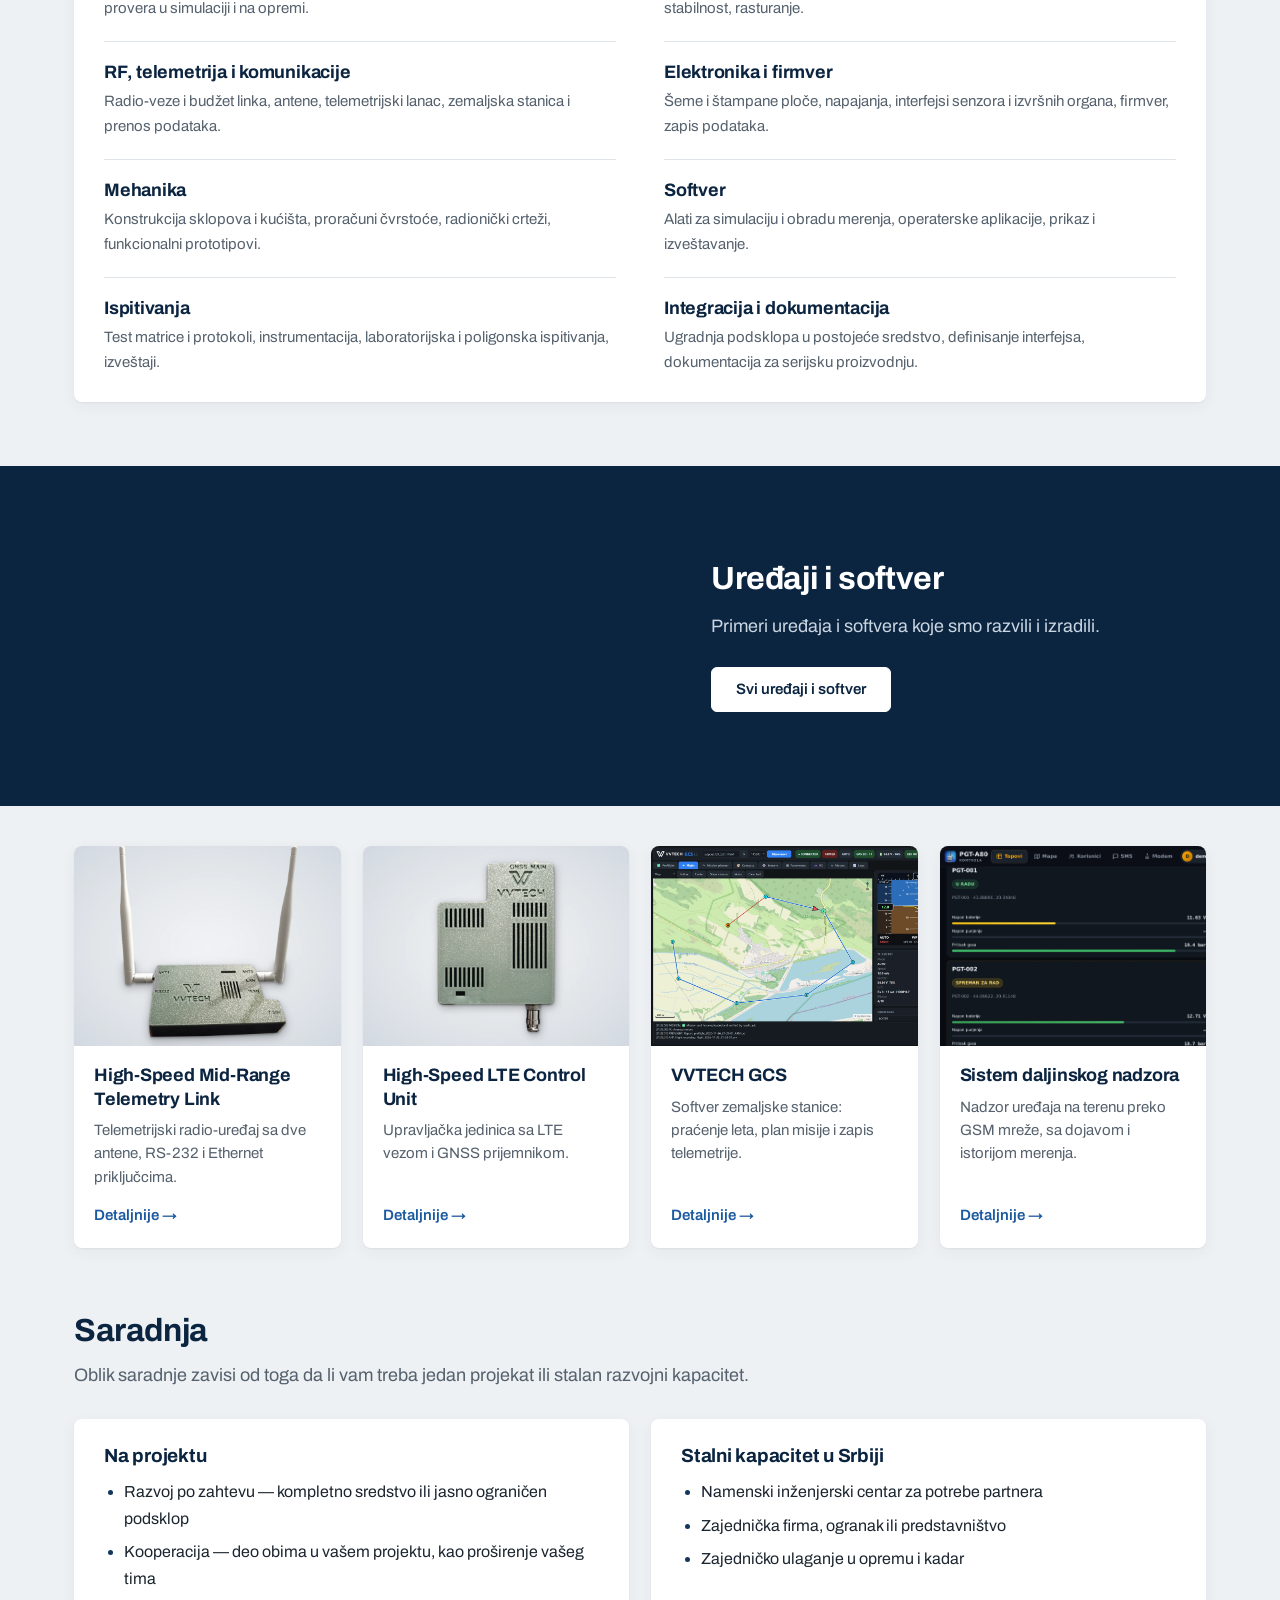
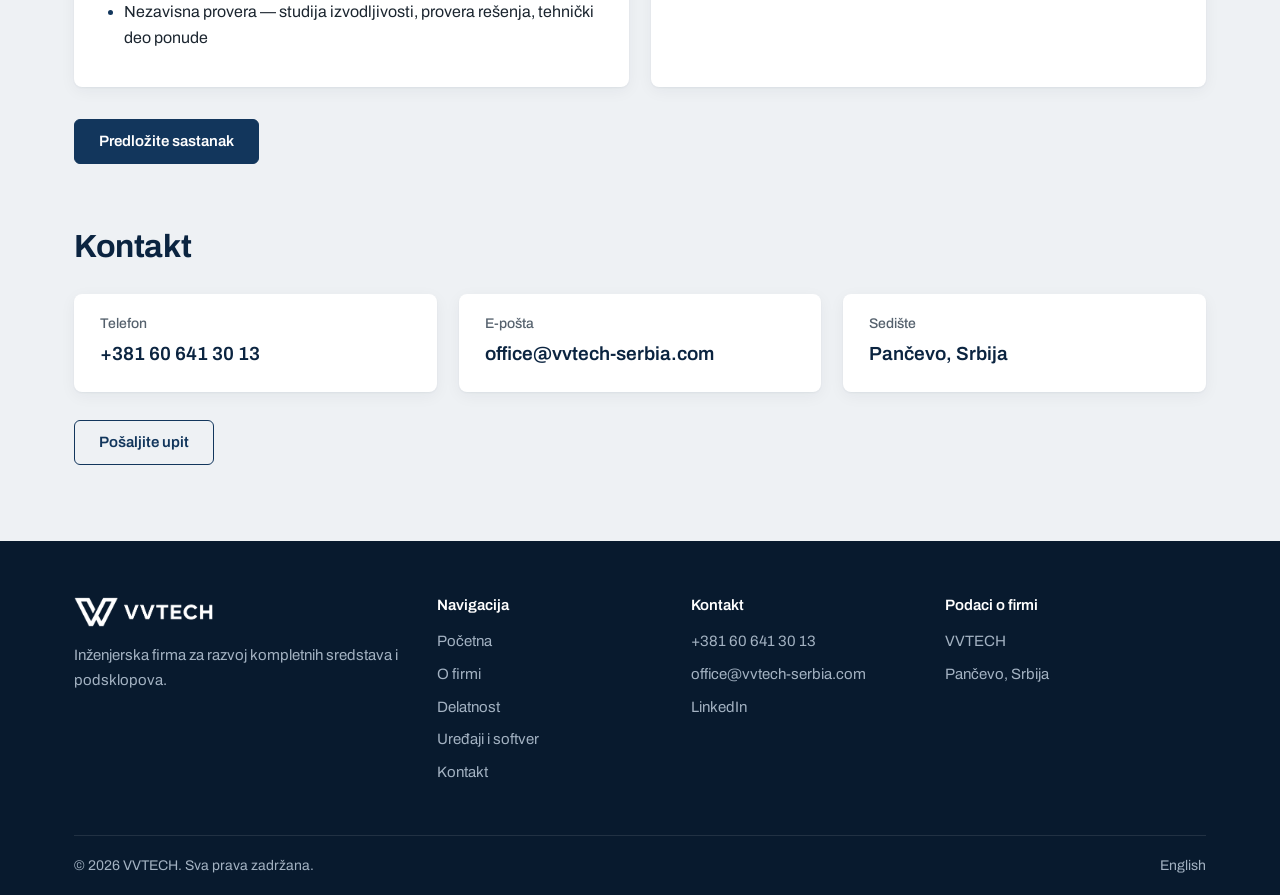
==== commit 8484b9cf: "Početna: raketa se kreće i uz smanjeno kretanje, dodat animirani dron" ====
--- a/index.html
+++ b/index.html
@@ -23,7 +23,7 @@
 <link rel="preconnect" href="https://fonts.googleapis.com">
 <link rel="preconnect" href="https://fonts.gstatic.com" crossorigin>
 <link href="https://fonts.googleapis.com/css2?family=Archivo:wght@400;500;600;700&display=swap" rel="stylesheet">
-<link rel="stylesheet" href="css/style.css?v=20">
+<link rel="stylesheet" href="css/style.css?v=22">
 </head>
 <body>
 <a href="#sadrzaj" class="skip">Preskoči na sadržaj</a>
@@ -151,11 +151,20 @@
     </div>
   </section>
 
-  <section class="section">
-    <div class="container">
-      <h2>Uređaji i softver</h2>
-      <p class="intro">Primeri uređaja i softvera koje smo razvili i izradili.</p>
-      <div class="tiles body">
+  <section class="band band-rev">
+    <div class="container">
+      <div class="band-anim"><canvas id="dron" aria-hidden="true"></canvas></div>
+      <div class="band-text">
+        <h2>Uređaji i softver</h2>
+        <p>Primeri uređaja i softvera koje smo razvili i izradili.</p>
+        <a class="btn" href="projekti/">Svi uređaji i softver</a>
+      </div>
+    </div>
+  </section>
+
+  <section class="section after-band">
+    <div class="container">
+      <div class="tiles">
         <a class="tile" href="projekti/#telemetry-link">
           <img class="photo" src="assets/products/hs-mid-range-telemetry-svetla.webp" alt="High-Speed Mid-Range Telemetry Link" width="1600" height="1200" loading="lazy">
           <div class="tile-body">
@@ -231,7 +240,8 @@
     </div>
   </section>
 
-  <script src="js/raketa.js?v=20" defer></script>
+  <script src="js/raketa.js?v=22" defer></script>
+  <script src="js/dron.js?v=22" defer></script>
 </main>
 
 <footer class="footer">
@@ -273,6 +283,6 @@
     </div>
   </div>
 </footer>
-<script src="js/main.js?v=20"></script>
+<script src="js/main.js?v=22"></script>
 </body>
 </html>
--- a/css/style.css
+++ b/css/style.css
@@ -126,6 +126,7 @@
 .band-anim { position: relative; height: 340px; }
 .band-anim canvas { position: absolute; inset: 0; display: block; }
 .section.after-band { padding-top: 40px; }
+.band-rev .container { grid-template-columns: 1.1fr 0.9fr; }
 
 /* ---------- sekcije ---------- */
 
@@ -268,6 +269,8 @@
   .band .container { grid-template-columns: 1fr; gap: 0; }
   .band-text { padding: 44px 0 8px; }
   .band-anim { height: 260px; }
+  .band-rev .band-text { order: 1; }
+  .band-rev .band-anim { order: 2; }
   .hero h1 { font-size: 36px; }
   .two, .lists, .contact-page, .product { grid-template-columns: 1fr; gap: 24px; }
   .areas { grid-template-columns: 1fr; padding: 4px 22px; }
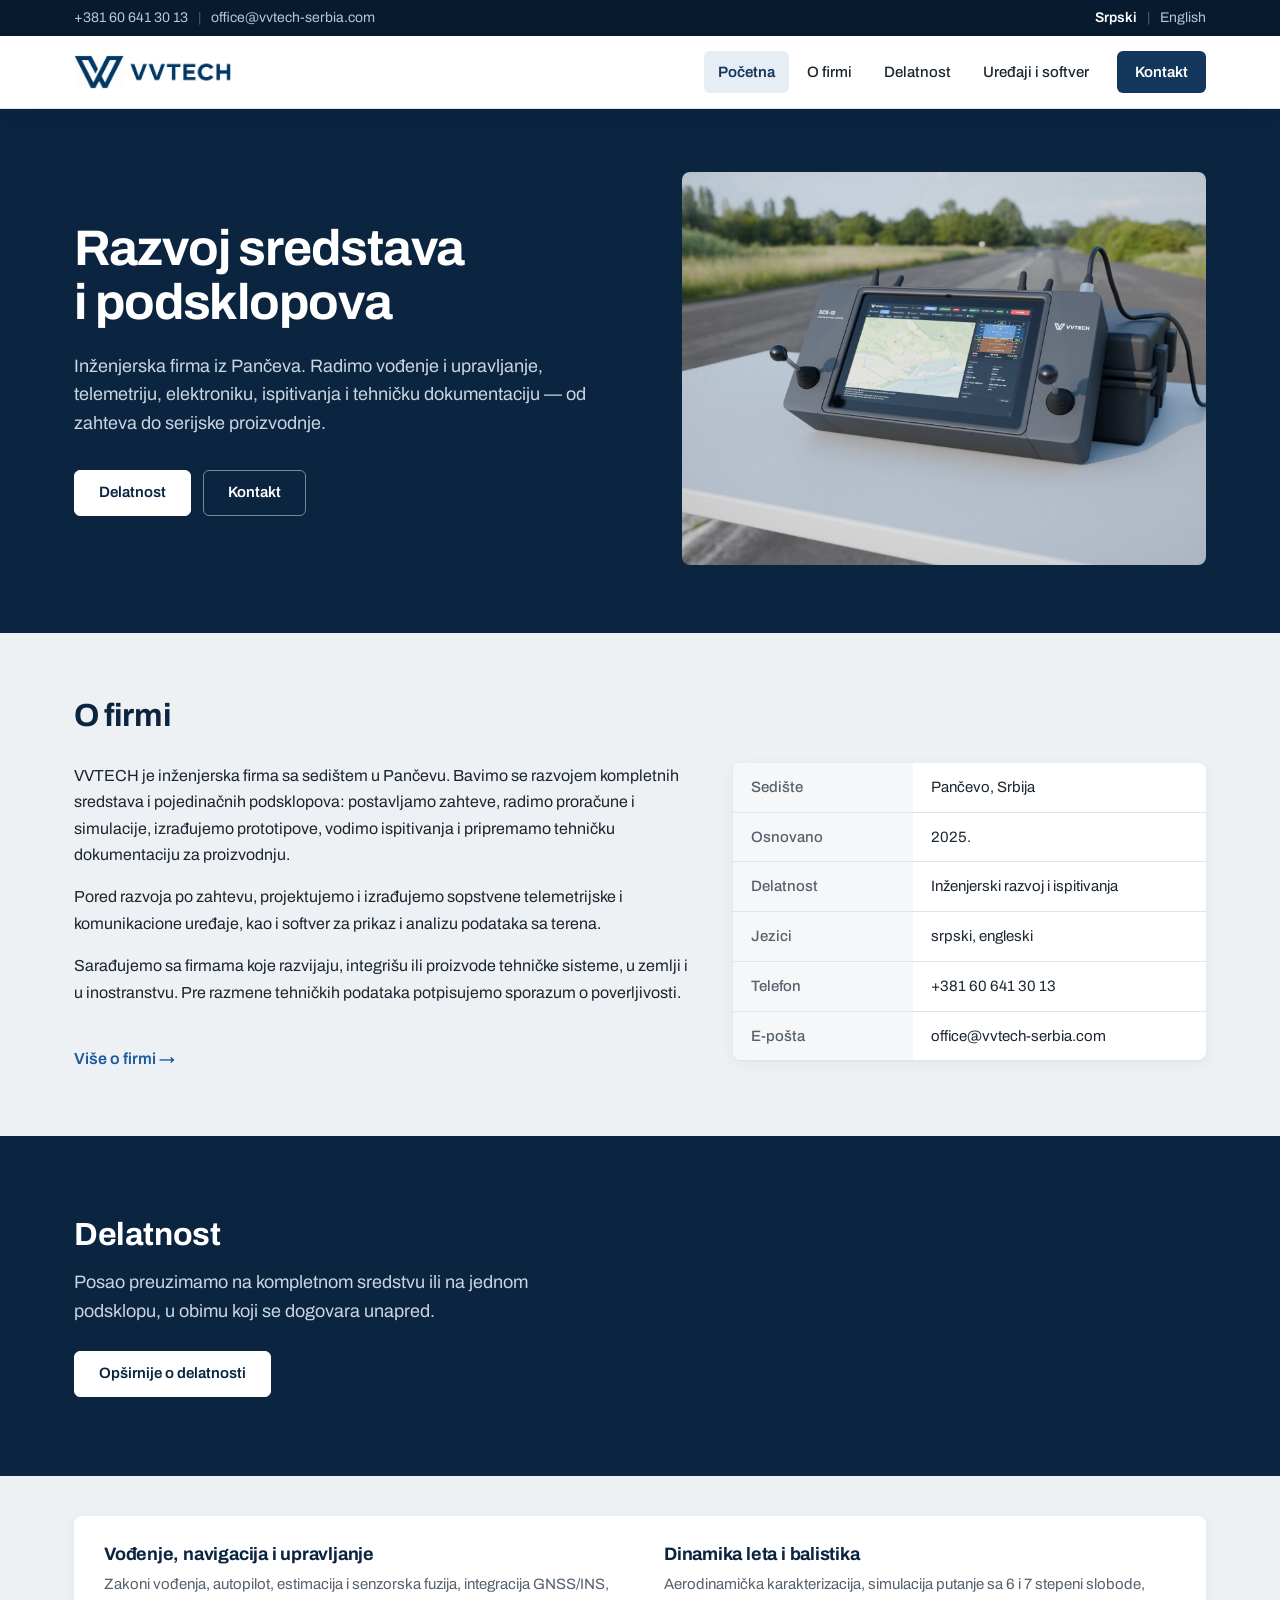
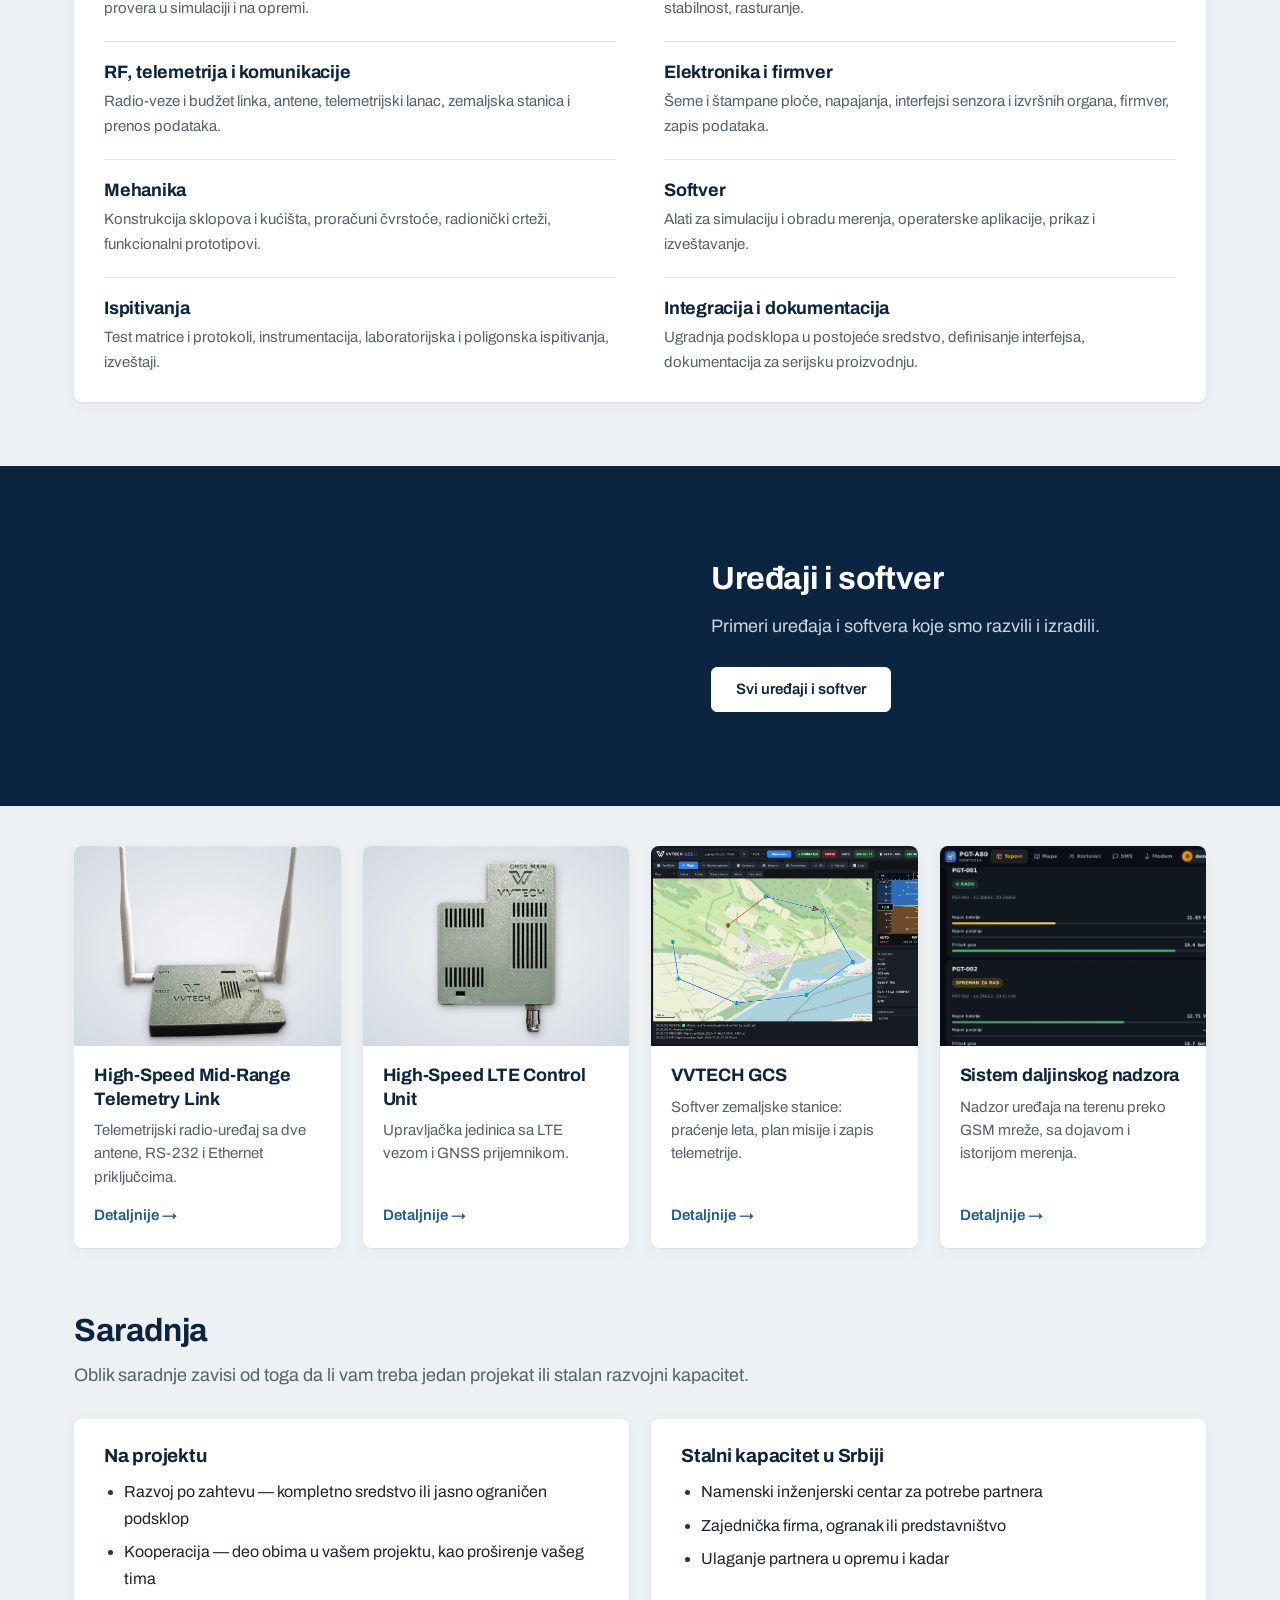
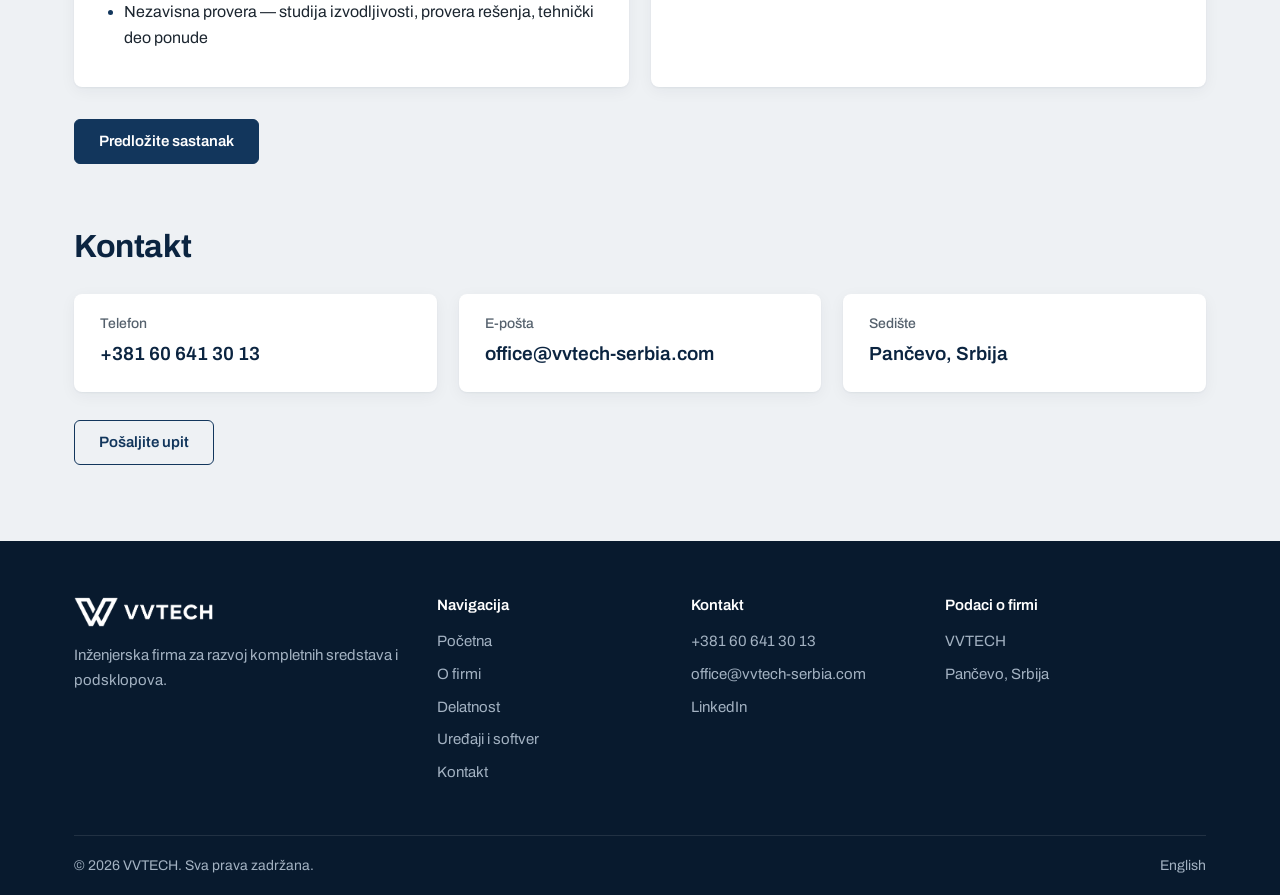
==== commit c1a1e5bc: "Saradnja: ulaganje partnera umesto zajedničkog ulaganja, na oba jezika" ====
--- a/index.html
+++ b/index.html
@@ -220,7 +220,7 @@
           <ul>
             <li>Namenski inženjerski centar za potrebe partnera</li>
             <li>Zajednička firma, ogranak ili predstavništvo</li>
-            <li>Zajedničko ulaganje u opremu i kadar</li>
+            <li>Ulaganje partnera u opremu i kadar</li>
           </ul>
         </div>
       </div>
